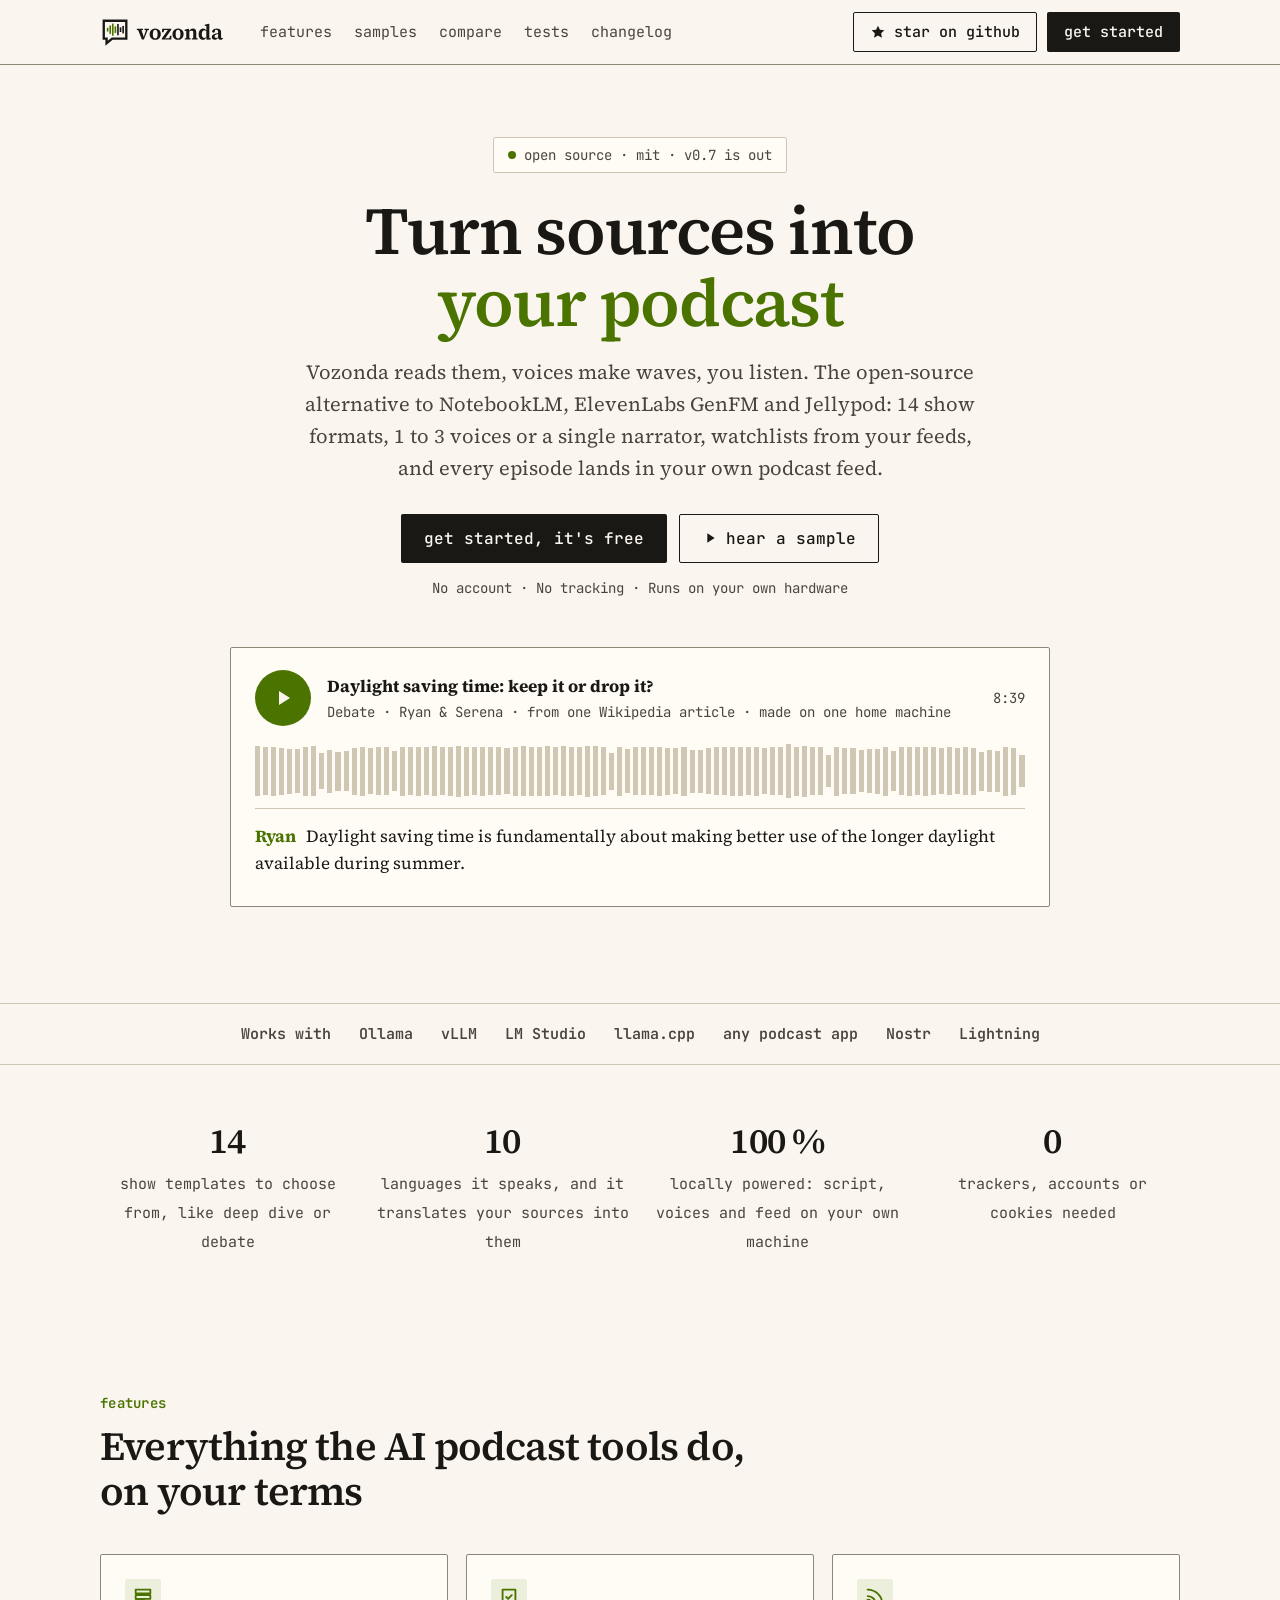
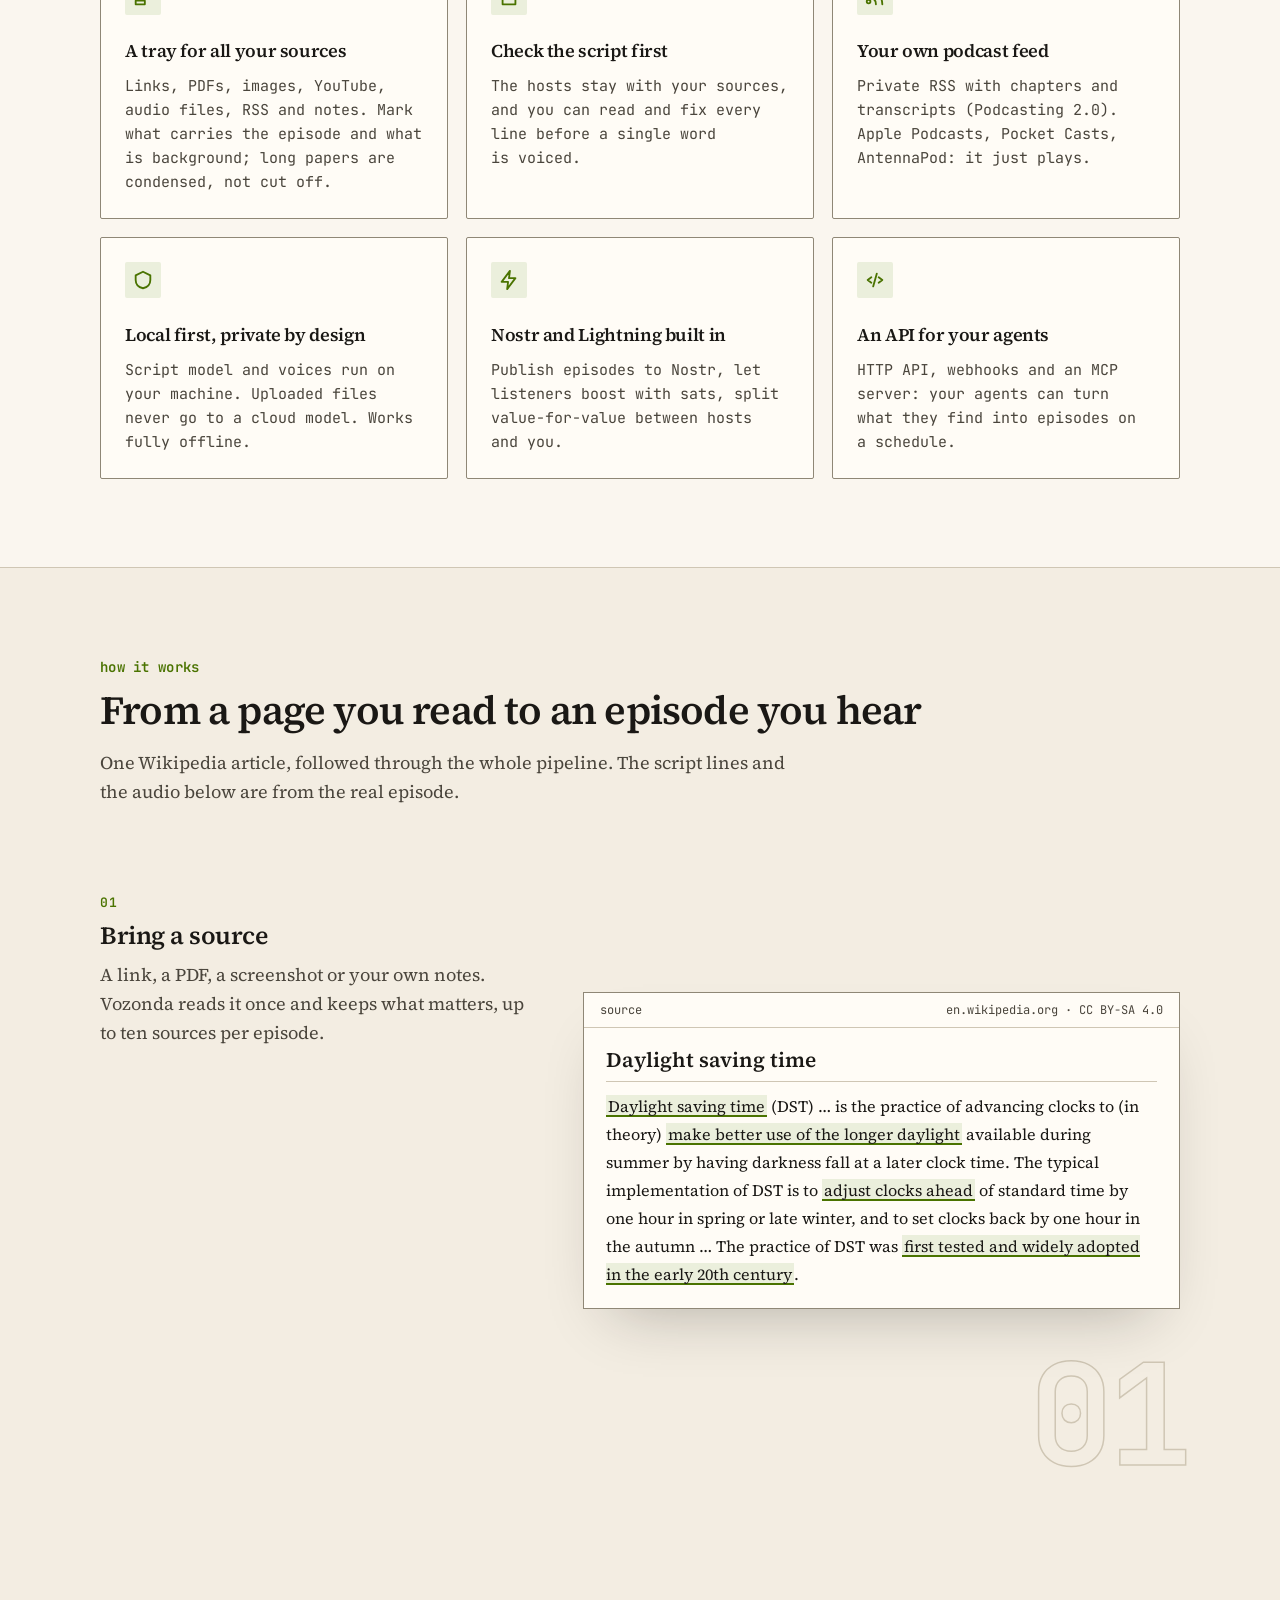
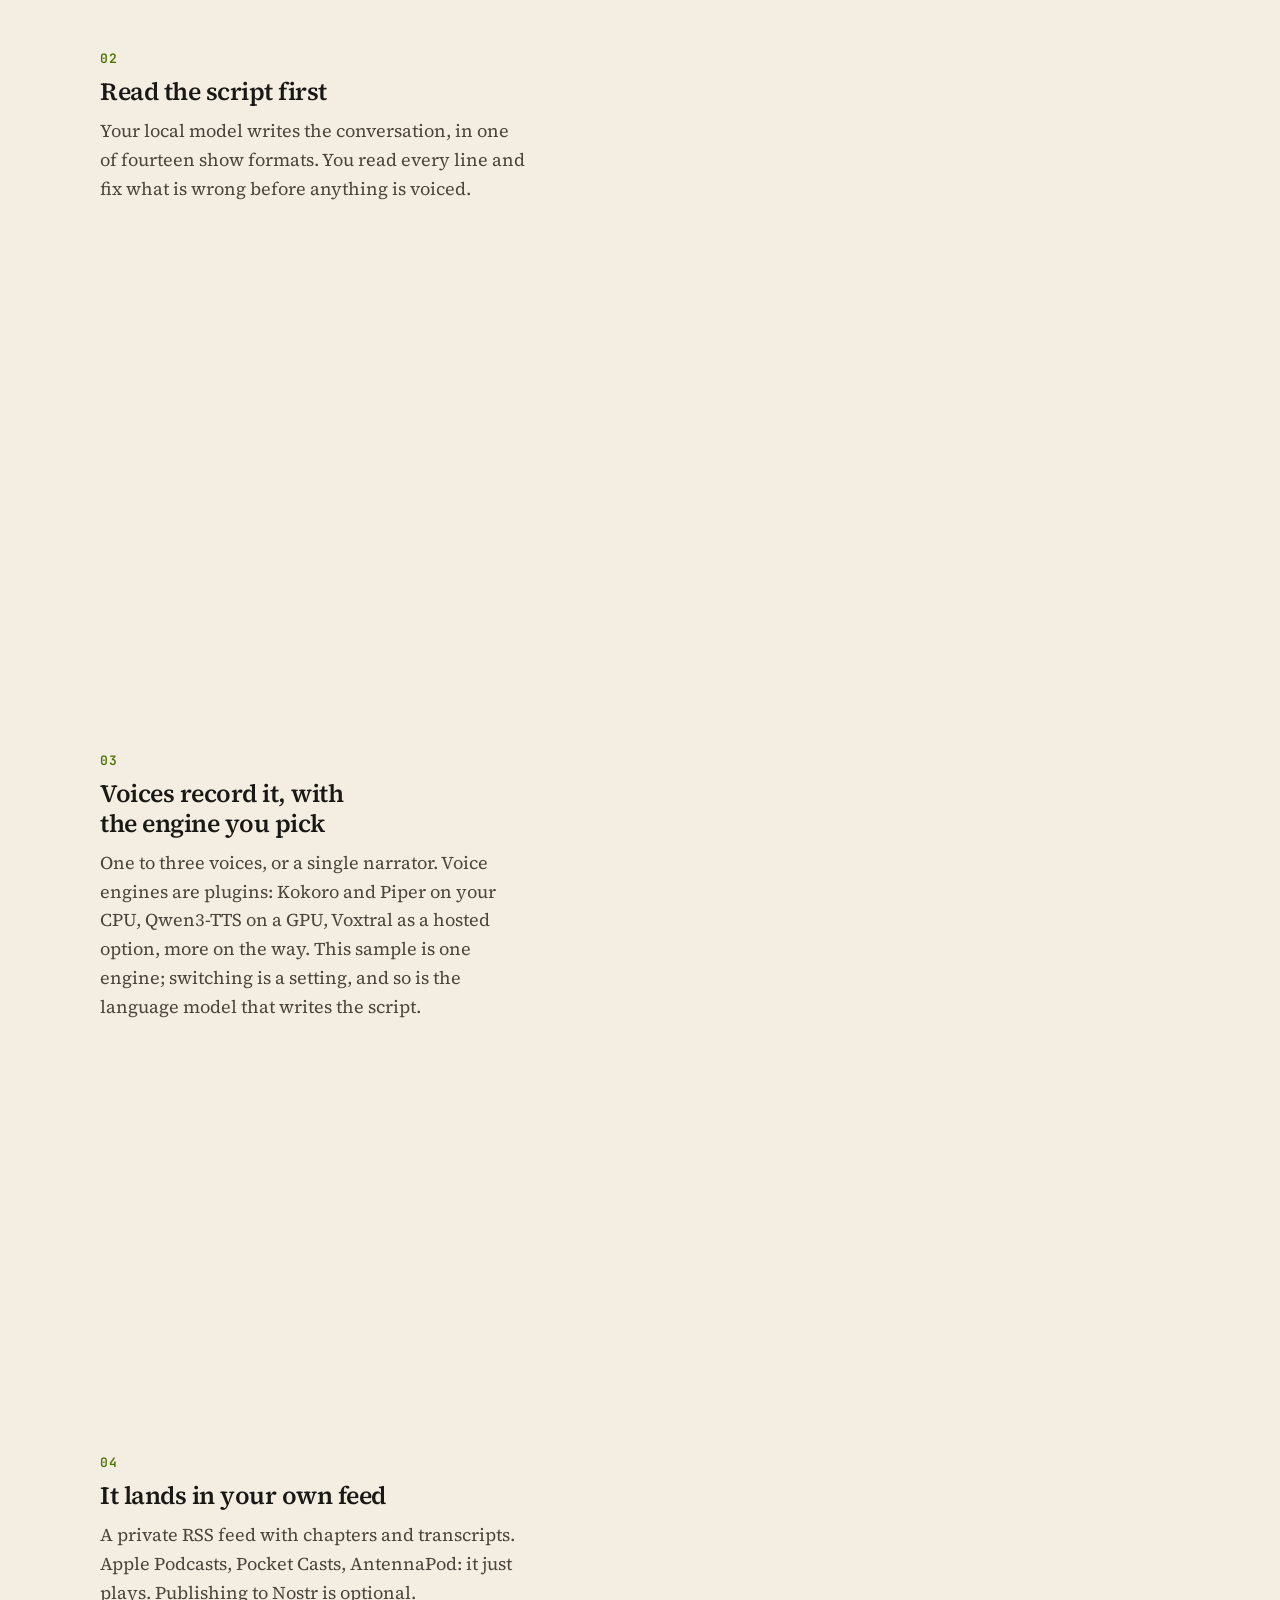
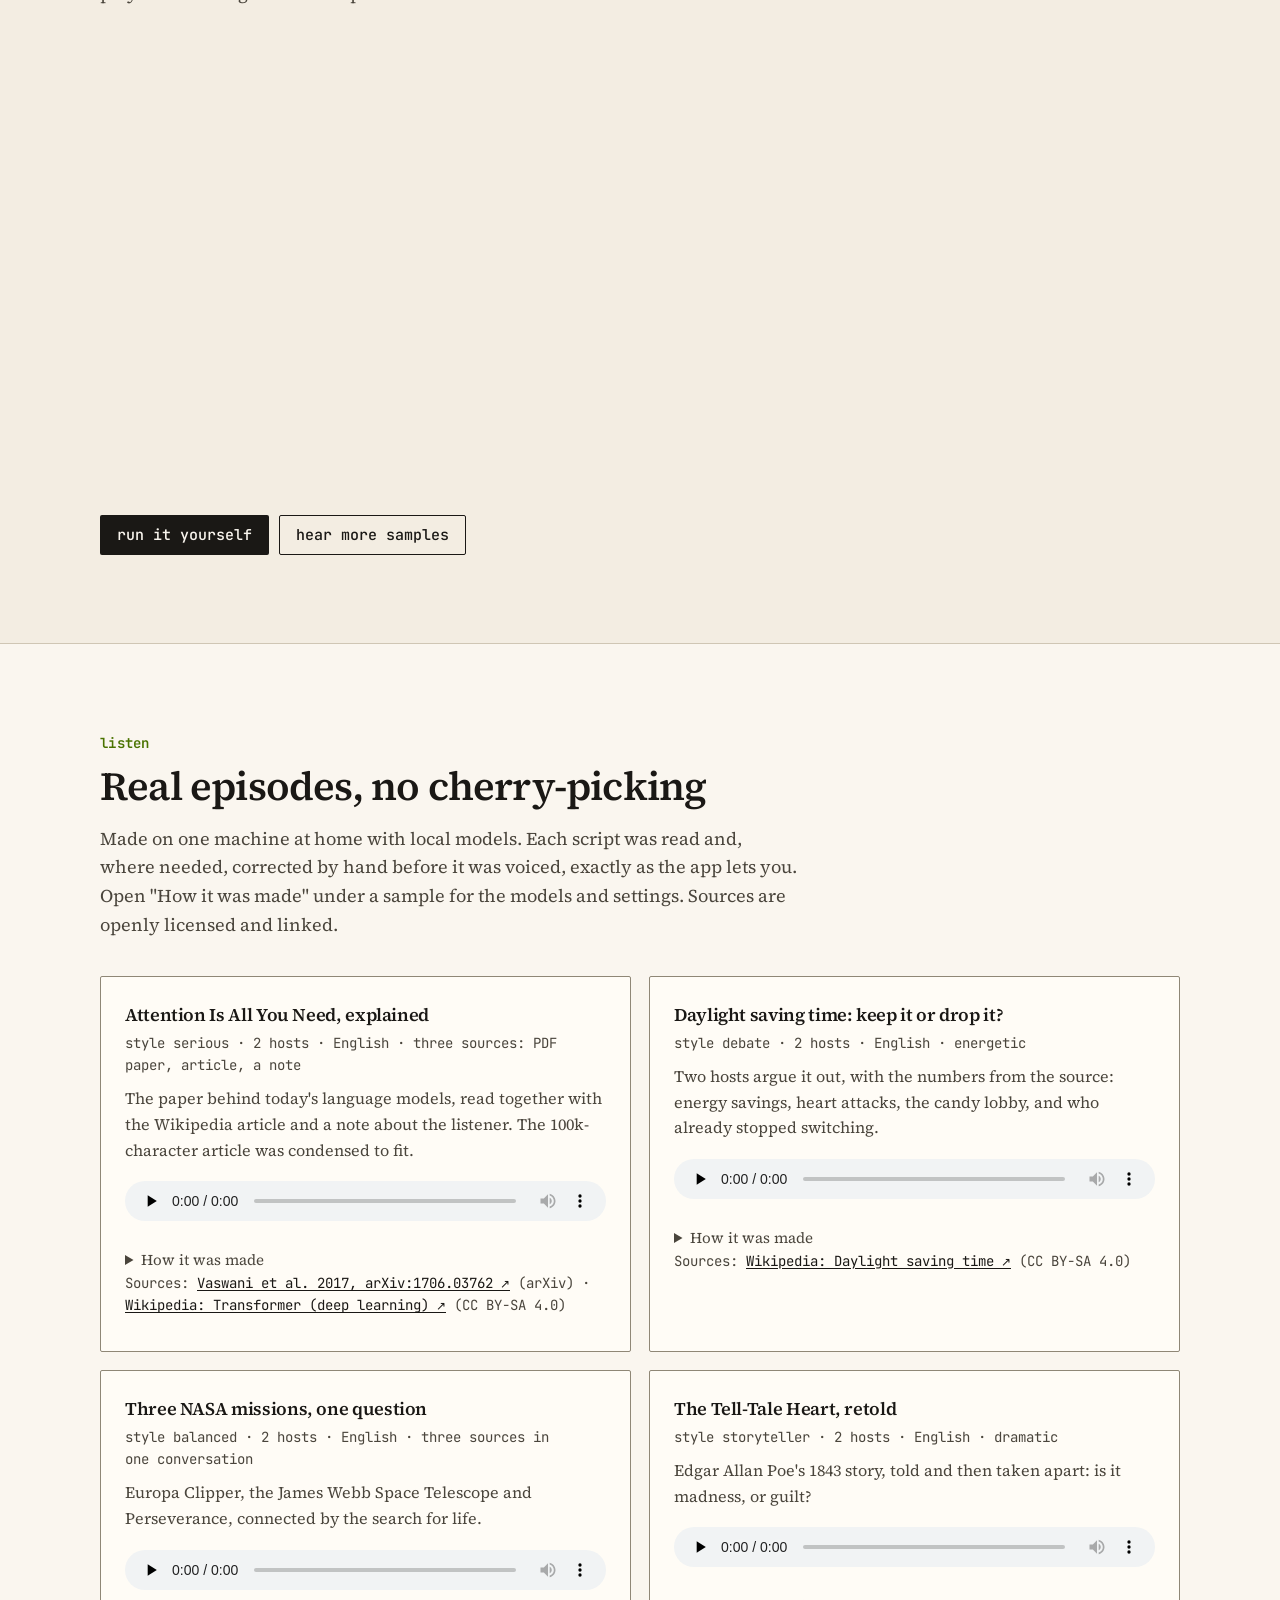
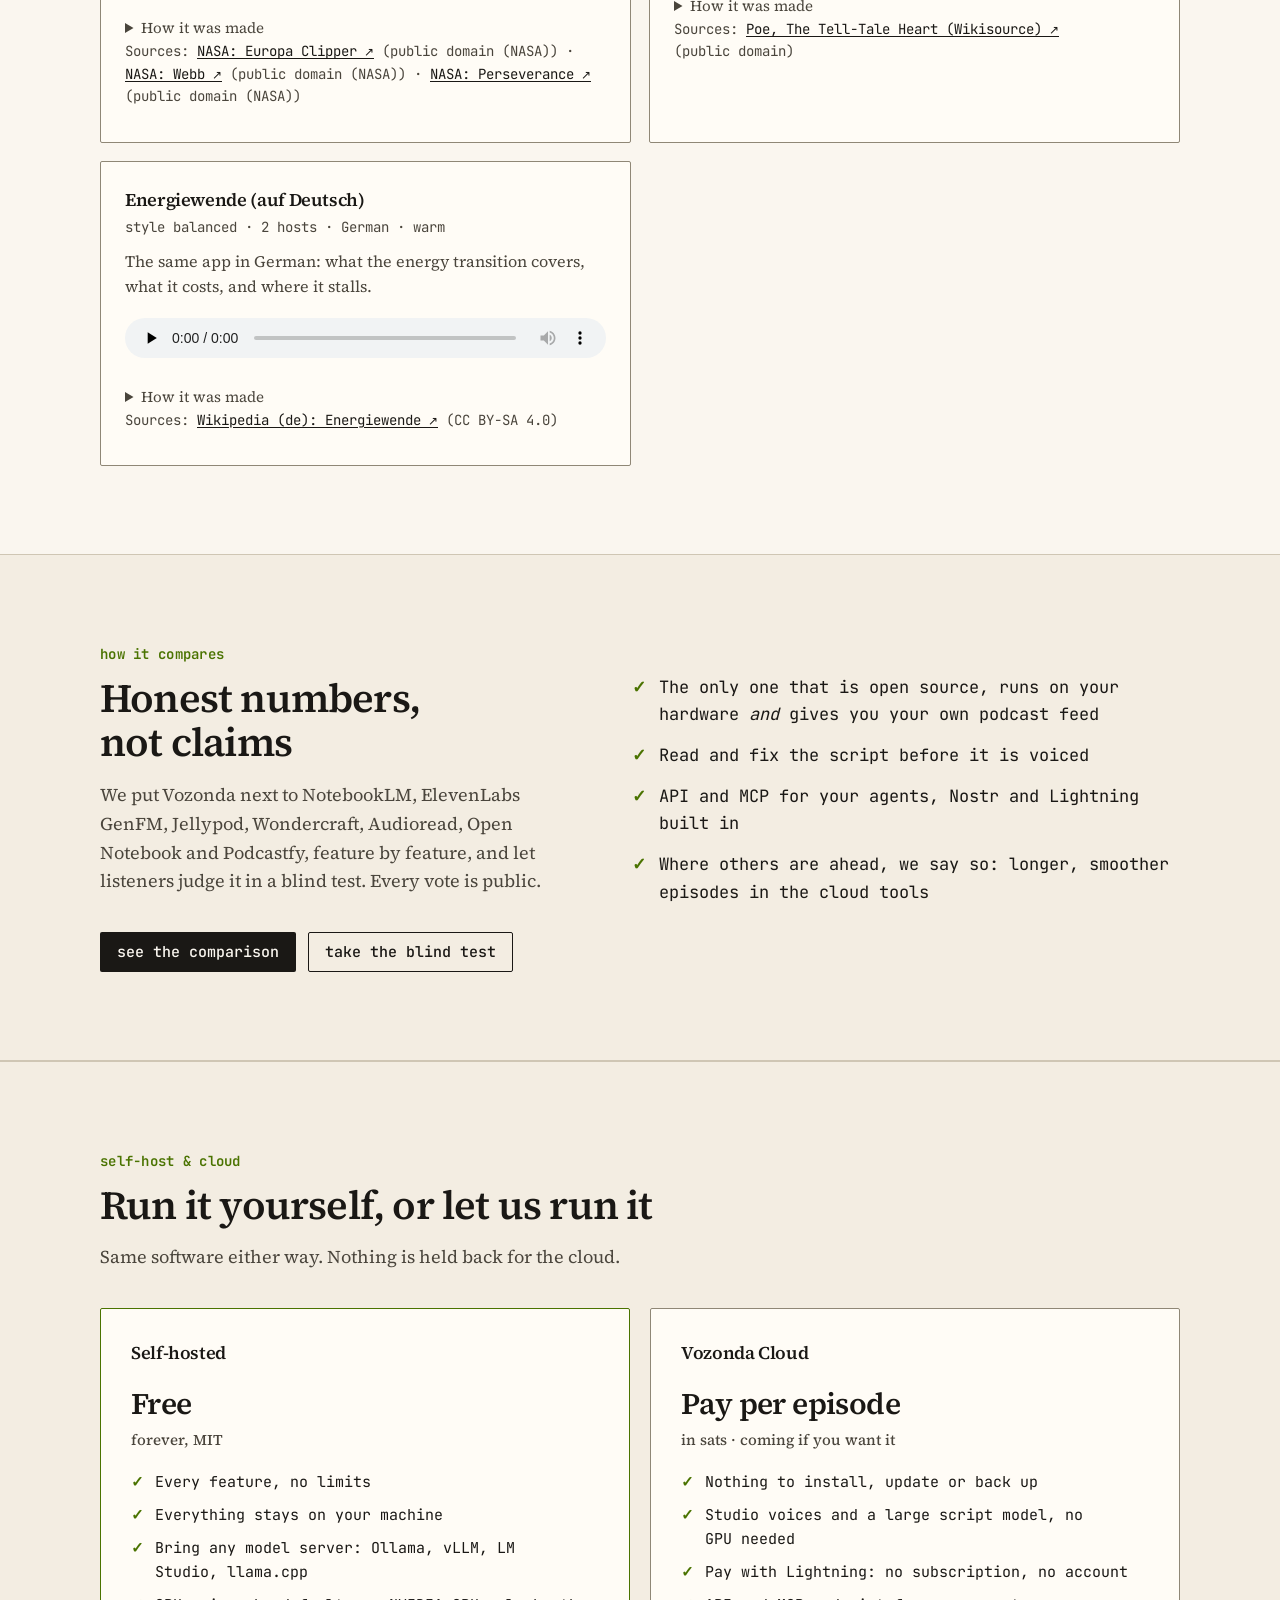
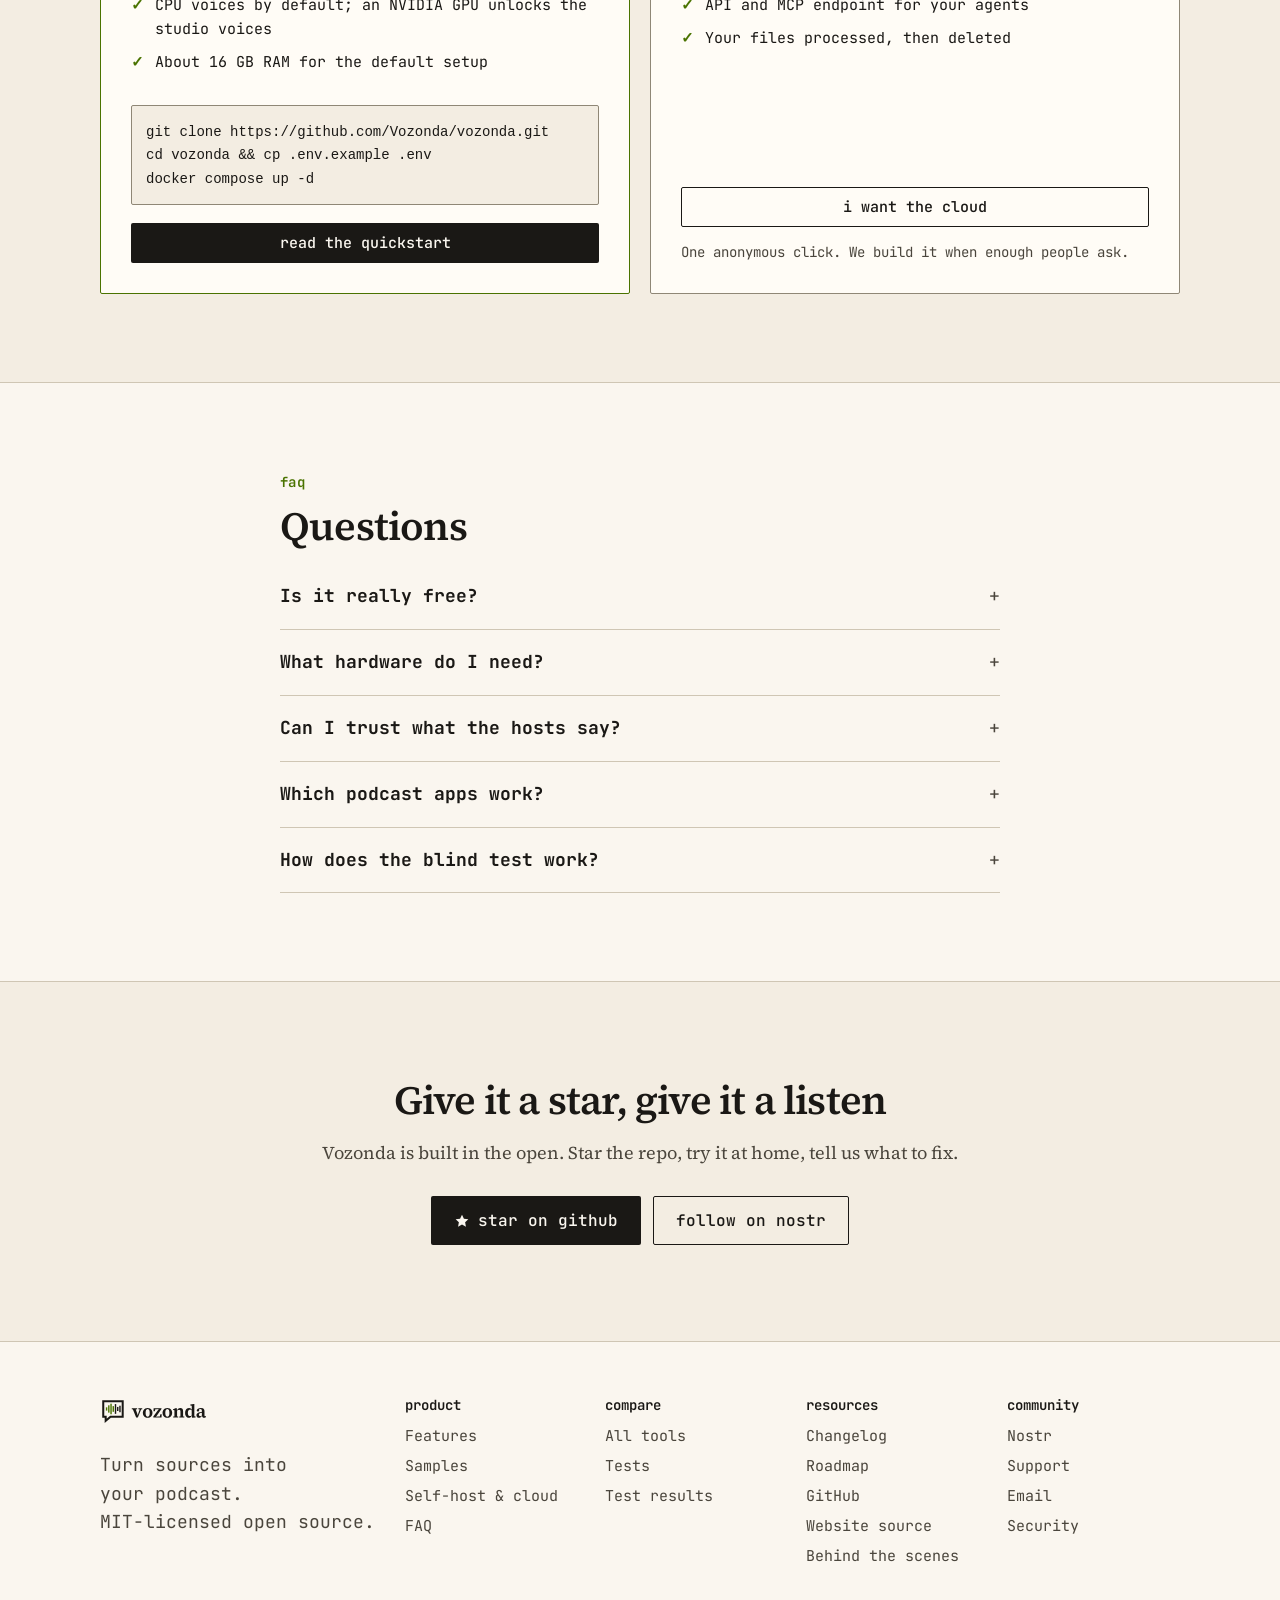
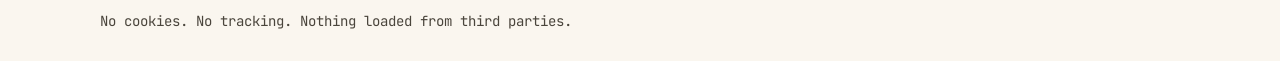
==== index.html @ 849d0009 "roadmap: sections per status with cards in a grid; public summaries from the issues Desktop showed f" ====
<!doctype html>
<html lang="en">
<head>
<meta charset="utf-8">
<meta name="viewport" content="width=device-width,initial-scale=1">
<title>Vozonda · Turn sources into your podcast</title>
<meta name="description" content="The open-source alternative to NotebookLM, ElevenLabs GenFM and Jellypod. Turn articles, papers, PDFs and notes into a podcast in your own feed: deep dive, debate, briefing or story. Self-host it free; a managed cloud is coming.">
<link rel="canonical" href="https://vozonda.com/">
<link rel="icon" href="/favicon.svg" type="image/svg+xml">
<link rel="icon" href="/icon-192.png" type="image/png" sizes="192x192">
<link rel="apple-touch-icon" href="/icon-192.png">
<meta name="theme-color" content="#faf6ef" media="(prefers-color-scheme: light)">
<meta name="theme-color" content="#1f1d14" media="(prefers-color-scheme: dark)">
<meta property="og:type" content="website">
<meta property="og:site_name" content="Vozonda">
<meta property="og:url" content="https://vozonda.com/">
<meta property="og:title" content="Vozonda · Turn sources into your podcast">
<meta property="og:description" content="Open source and self-hosted. Vozonda reads your sources, voices make waves, you listen.">
<meta property="og:image" content="https://vozonda.com/og.png">
<meta property="og:image:width" content="1200">
<meta property="og:image:height" content="630">
<meta name="twitter:card" content="summary_large_image">
<script type="application/ld+json">{"@context":"https://schema.org","@type":"SoftwareApplication","name":"Vozonda","url":"https://vozonda.com/","description":"Open-source alternative to NotebookLM, ElevenLabs GenFM and Jellypod: turn articles, papers, PDFs and notes into a podcast in your own feed: deep dive, debate, briefing or story.","applicationCategory":"MultimediaApplication","operatingSystem":"Linux, macOS, Windows (Docker)","license":"https://opensource.org/licenses/MIT","isAccessibleForFree":true,"offers":{"@type":"Offer","price":"0","priceCurrency":"USD"},"image":"https://vozonda.com/og.png","sameAs":["https://github.com/Vozonda/vozonda"]}</script>
<link rel="preload" href="/fonts/source-serif-4.woff2" as="font" type="font/woff2" crossorigin>
<link rel="stylesheet" href="/site.css?v=cfe6b0a551">
<script src="/site.js?v=a2557e119a" defer></script>
</head>
<body>
<a class="skip" href="#main">Skip to content</a>

<header class="nav">
  <div class="wrap nav-in">
    <a href="/" class="brand" aria-label="Vozonda home">
      <picture>
        <source srcset="/img/vozonda-lockup-dark.svg" media="(prefers-color-scheme: dark)">
        <img src="/img/vozonda-lockup.svg" alt="Vozonda" width="165" height="40">
      </picture>
    </a>
    <nav aria-label="Main">
      <a href="#features">Features</a>
      <a href="#listen">Samples</a>
      <a href="/compare/">Compare</a>
      <a href="/test/">Tests</a>
      <a href="/changelog/">Changelog</a>
    </nav>
    <div class="nav-cta">
      <a class="btn ghost" href="https://github.com/Vozonda/vozonda"><svg class="i" viewBox="0 0 24 24" aria-hidden="true"><path d="M12 2.5l2.9 6 6.6.9-4.8 4.6 1.2 6.5L12 17.4l-5.9 3.1 1.2-6.5L2.5 9.4l6.6-.9z"/></svg>Star on GitHub</a>
      <a class="btn primary" href="#pricing">Get started</a>
    </div>
  </div>
</header>

<main id="main">

<section class="hero">
  <div class="wrap">
    <a class="pill" href="/changelog/"><span class="dot"></span>Open source · MIT · v0.7 is out</a>
    <h1>Turn sources into<br><span class="hl">your podcast</span></h1>
    <p class="lead">Vozonda reads them, voices make waves, you listen. The open-source alternative to NotebookLM,
      ElevenLabs GenFM and Jellypod: 14 show formats, 1 to 3 voices or a single narrator, watchlists from your feeds, and every episode lands in your own
      podcast feed.</p>
    <div class="cta">
      <a class="btn primary lg" href="#pricing">Get started, it's free</a>
      <button type="button" class="btn ghost lg" id="hero-play-cta"><svg class="i" viewBox="0 0 24 24" aria-hidden="true"><path d="M8 5v14l11-7z"/></svg>Hear a sample</button>
    </div>
    <p class="fine">No account · No tracking · Runs on your own hardware</p>

    <div class="player-card" id="hero-player" data-audio="/audio/sample-dst.mp3" data-vtt="/audio/sample-dst.vtt" data-a="Ryan" data-b="Serena">
      <div class="pc-head">
        <button type="button" class="pc-play" aria-label="Play the sample" id="hero-play"><svg viewBox="0 0 24 24" aria-hidden="true"><path class="ico-play" d="M8 5v14l11-7z"/><path class="ico-pause" d="M7 5h4v14H7zM13 5h4v14h-4z"/></svg></button>
        <div class="pc-meta">
          <strong>Daylight saving time: keep it or drop it?</strong>
          <span>Debate · Ryan &amp; Serena · from one Wikipedia article · made on one home machine</span>
        </div>
        <span class="pc-time" id="hero-time">8:39</span>
      </div>
      <div class="pc-wave" id="hero-wave" aria-hidden="true"></div>
      <div class="pc-transcript" aria-live="polite">
        <p class="pc-line" id="hero-line"><b>Ryan</b> Daylight saving time is fundamentally about making better use of the longer daylight available during summer.</p>
      </div>
      <audio id="hero-audio" preload="none" src="/audio/sample-dst.mp3"></audio>
    </div>
  </div>
</section>

<section class="strip" aria-label="Works with">
  <div class="wrap strip-in">
    <span class="muted">Works with</span>
    <span>Ollama</span><span>vLLM</span><span>LM Studio</span><span>llama.cpp</span>
    <span>any podcast app</span><span>Nostr</span><span>Lightning</span>
  </div>
</section>

<section class="stats wrap" aria-label="In numbers">
  <div><b>14</b><span>show templates to choose from, like deep dive or debate</span></div>
  <div><b>10</b><span>languages it speaks, and it translates your sources into them</span></div>
  <div><b>100 %</b><span>locally powered: script, voices and feed on your own machine</span></div>
  <div><b>0</b><span>trackers, accounts or cookies needed</span></div>
</section>

<section id="features" class="section">
  <div class="wrap">
    <p class="kicker">Features</p>
    <h2>Everything the AI podcast tools do,<br>on your terms</h2>
    <div class="grid3">
      <article class="card">
        <svg class="fi" viewBox="0 0 24 24" aria-hidden="true"><path d="M4 4h16v4H4zM4 10h16v4H4zM4 16h10v4H4z"/></svg>
        <h3>A tray for all your sources</h3>
        <p>Links, PDFs, images, YouTube, audio files, RSS and notes. Mark what carries the episode and what is background; long papers are condensed, not cut off.</p>
      </article>
      <article class="card">
        <svg class="fi" viewBox="0 0 24 24" aria-hidden="true"><path d="M9 12l2 2 4-4M5 4h14v16H5z"/></svg>
        <h3>Check the script first</h3>
        <p>The hosts stay with your sources, and you can read and fix every line before a single word is voiced.</p>
      </article>
      <article class="card">
        <svg class="fi" viewBox="0 0 24 24" aria-hidden="true"><path d="M5 19a2 2 0 1 0 0-4 2 2 0 0 0 0 4zM4 11a9 9 0 0 1 9 9M4 4a16 16 0 0 1 16 16"/></svg>
        <h3>Your own podcast feed</h3>
        <p>Private RSS with chapters and transcripts (Podcasting 2.0). Apple Podcasts, Pocket Casts, AntennaPod: it just plays.</p>
      </article>
      <article class="card">
        <svg class="fi" viewBox="0 0 24 24" aria-hidden="true"><path d="M12 3l8 4v5c0 5-3.5 8-8 9-4.5-1-8-4-8-9V7z"/></svg>
        <h3>Local first, private by design</h3>
        <p>Script model and voices run on your machine. Uploaded files never go to a cloud model. Works fully offline.</p>
      </article>
      <article class="card">
        <svg class="fi" viewBox="0 0 24 24" aria-hidden="true"><path d="M13 2L4 14h7l-1 8 9-12h-7z"/></svg>
        <h3>Nostr and Lightning built in</h3>
        <p>Publish episodes to Nostr, let listeners boost with sats, split value-for-value between hosts and you.</p>
      </article>
      <article class="card">
        <svg class="fi" viewBox="0 0 24 24" aria-hidden="true"><path d="M8 9l-4 3 4 3M16 9l4 3-4 3M14 5l-4 14"/></svg>
        <h3>An API for your agents</h3>
        <p>HTTP API, webhooks and an MCP server: your agents can turn what they find into episodes on a schedule.</p>
      </article>
    </div>
  </div>
</section>

<section class="section alt story" id="how" aria-labelledby="how-h">
  <div class="wrap">
    <p class="kicker">How it works</p>
    <h2 id="how-h">From a page you read to an episode you hear</h2>
    <p class="sub story-sub">One Wikipedia article, followed through the whole pipeline. The script lines and the audio below are from the real episode.</p>
    <div class="story-grid">
      <ol class="story-steps">
        <li class="story-step" data-step="1">
          <span class="st-n">01</span>
          <h3>Bring a source</h3>
          <p>A link, a PDF, a screenshot or your own notes. Vozonda reads it once and keeps what matters, up to ten sources per episode.</p>
          <figure class="panel panel-source">
            <figcaption class="panel-bar"><span>source</span><span>en.wikipedia.org · CC BY-SA 4.0</span></figcaption>
            <div class="panel-body">
              <p class="src-title">Daylight saving time</p>
              <p class="src-text"><mark>Daylight saving time</mark> (DST) … is the practice of advancing clocks to (in theory) <mark>make better use of the longer daylight</mark> available during summer by having darkness fall at a later clock time. The typical implementation of DST is to <mark>adjust clocks ahead</mark> of standard time by one hour in spring or late winter, and to set clocks back by one hour in the autumn … The practice of DST was <mark>first tested and widely adopted in the early 20th century</mark>.</p>
            </div>
          </figure>
        </li>
        <li class="story-step" data-step="2">
          <span class="st-n">02</span>
          <h3>Read the script first</h3>
          <p>Your local model writes the conversation, in one of fourteen show formats. You read every line and fix what is wrong before anything is voiced.</p>
          <figure class="panel panel-script">
            <figcaption class="panel-bar"><span>script · debate</span><span>review before voicing</span></figcaption>
            <div class="panel-body">
              <p class="ln" style="--i:0"><b class="va">Ryan</b><span>Daylight saving time is fundamentally about making better use of the longer daylight available during summer.</span></p>
              <p class="ln" style="--i:1"><b class="vb">Serena</b><span>Exactly, and for many, that extra hour of daylight after work is a genuine benefit.</span></p>
              <p class="ln" style="--i:2"><b class="va">Ryan</b><span>But let's look at the actual data. A 2017 meta-analysis of forty-four studies found that DST leads to electricity savings of only zero point three percent.</span></p>
              <p class="ln ln-edit" style="--i:3"><b class="vb">Serena</b><span>No way.<span class="caret" aria-hidden="true"></span></span></p>
            </div>
          </figure>
        </li>
        <li class="story-step" data-step="3">
          <span class="st-n">03</span>
          <h3>Voices record it, with the engine you pick</h3>
          <p>One to three voices, or a single narrator. Voice engines are plugins: Kokoro and Piper on your CPU, Qwen3-TTS on a GPU, Voxtral as a hosted option, more on the way. This sample is one engine; switching is a setting, and so is the language model that writes the script.</p>
          <figure class="panel panel-voice">
            <figcaption class="panel-bar"><span>qwen3-tts · Ryan &amp; Serena</span><span>local · 8:39</span></figcaption>
            <div class="panel-body">
              <div class="pv-row">
                <button type="button" class="pc-play pv-play" aria-label="Play the episode" data-play="hero"><svg viewBox="0 0 24 24" aria-hidden="true"><path class="ico-play" d="M8 5v14l11-7z"/><path class="ico-pause" d="M7 5h4v14H7zM13 5h4v14h-4z"/></svg></button>
                <div class="pv-wave" aria-hidden="true"></div>
              </div>
              <p class="pv-line"><b class="va">Ryan</b> Daylight saving time is fundamentally about making better use of the longer daylight available during summer.</p>
              <ul class="pv-engines" aria-label="Voice engine plugins">
                <li>kokoro</li><li>piper</li><li class="on" aria-current="true">qwen3-tts</li><li>voxtral</li><li class="more"><a href="https://github.com/Vozonda/vozonda/issues/35">+ more planned</a></li>
              </ul>
            </div>
          </figure>
        </li>
        <li class="story-step" data-step="4">
          <span class="st-n">04</span>
          <h3>It lands in your own feed</h3>
          <p>A private RSS feed with chapters and transcripts. Apple Podcasts, Pocket Casts, AntennaPod: it just plays. Publishing to Nostr is optional.</p>
          <figure class="panel panel-feed">
            <figcaption class="panel-bar"><span>your feed</span><span>rss · podcasting 2.0</span></figcaption>
            <div class="panel-body">
              <div class="fd fd-new"><span class="fd-art" aria-hidden="true"></span><span class="fd-meta"><b>Daylight saving time: keep it or drop it?</b><span>debate · 8:39 · transcript</span></span><span class="fd-tag">new</span></div>
              <div class="fd"><span class="fd-art fd-art2" aria-hidden="true"></span><span class="fd-meta"><b>Three NASA missions, one question</b><span>balanced · 8:11 · transcript</span></span></div>
              <div class="fd"><span class="fd-art fd-art3" aria-hidden="true"></span><span class="fd-meta"><b>The Tell-Tale Heart, retold</b><span>storyteller · 9:23 · transcript</span></span></div>
            </div>
          </figure>
        </li>
      </ol>
      <div class="story-stage"></div>
    </div>
    <p class="story-cta"><a class="btn primary" href="#pricing">Run it yourself</a> <a class="btn ghost" href="#listen">Hear more samples</a></p>
  </div>
</section>

<section id="listen" class="section">
  <div class="wrap">
    <p class="kicker">Listen</p>
    <h2>Real episodes, no cherry-picking</h2>
    <p class="sub">Made on one machine at home with local models. Each script was read and, where needed, corrected by hand before it was voiced, exactly as the app lets you. Open "How it was made" under a sample for the models and settings. Sources are openly licensed and linked.</p>
    <div id="samples" class="grid2" data-src="/samples.json"><p class="muted">Samples are loading…</p></div>
  </div>
</section>

<section id="compare" class="section alt">
  <div class="wrap split">
    <div>
      <p class="kicker">How it compares</p>
      <h2>Honest numbers, not claims</h2>
      <p class="sub">We put Vozonda next to NotebookLM, ElevenLabs GenFM, Jellypod, Wondercraft, Audioread, Open Notebook and Podcastfy, feature by feature, and let listeners judge it in a blind test. Every vote is public.</p>
      <div class="cta left"><a class="btn primary" href="/compare/">See the comparison</a><a class="btn ghost" href="/test/">Take the blind test</a></div>
    </div>
    <ul class="ticks big">
      <li>The only one that is open source, runs on your hardware <em>and</em> gives you your own podcast feed</li>
      <li>Read and fix the script before it is voiced</li>
      <li>API and MCP for your agents, Nostr and Lightning built in</li>
      <li>Where others are ahead, we say so: longer, smoother episodes in the cloud tools</li>
    </ul>
  </div>
</section>



<section id="pricing" class="section alt">
  <div class="wrap">
    <p class="kicker">Self-host &amp; cloud</p>
    <h2>Run it yourself, or let us run it</h2>
    <p class="sub">Same software either way. Nothing is held back for the cloud.</p>
    <div class="plans">
      <article class="plan featured">
        <h3>Self-hosted</h3>
        <p class="price">Free <span>forever, MIT</span></p>
        <ul class="ticks">
          <li>Every feature, no limits</li>
          <li>Everything stays on your machine</li>
          <li>Bring any model server: Ollama, vLLM, LM Studio, llama.cpp</li>
          <li>CPU voices by default; an NVIDIA GPU unlocks the studio voices</li>
          <li>About 16 GB RAM for the default setup</li>
        </ul>
        <pre><code>git clone https://github.com/Vozonda/vozonda.git
cd vozonda && cp .env.example .env
docker compose up -d</code></pre>
        <a class="btn primary block" href="https://github.com/Vozonda/vozonda#quickstart">Read the quickstart</a>
      </article>
      <article class="plan" id="cloud">
        <h3>Vozonda Cloud</h3>
        <p class="price">Pay per episode <span>in sats · coming if you want it</span></p>
        <ul class="ticks">
          <li>Nothing to install, update or back up</li>
          <li>Studio voices and a large script model, no GPU needed</li>
          <li>Pay with Lightning: no subscription, no account</li>
          <li>API and MCP endpoint for your agents</li>
          <li>Your files processed, then deleted</li>
        </ul>
        <button type="button" class="btn ghost block" id="interest" data-kind="hosted">I want the cloud</button>
        <p class="fine" id="interest-count" aria-live="polite">One anonymous click. We build it when enough people ask.</p>
      </article>
    </div>
  </div>
</section>

<section id="faq" class="section">
  <div class="wrap narrow">
    <p class="kicker">FAQ</p>
    <h2>Questions</h2>
    <details><summary>Is it really free?</summary><p>Yes. The software is MIT-licensed and complete. The cloud, if it comes, is for people who would rather not run a model server; it will not get features the open-source version lacks.</p></details>
    <details><summary>What hardware do I need?</summary><p>For the default setup, a recent computer with about 16 GB RAM: voices run on the CPU and a small local model writes the script. An NVIDIA GPU gives you the studio voices and bigger models.</p></details>
    <details><summary>Can I trust what the hosts say?</summary><p>The script is written from your sources only and you can read and fix it before it is voiced. Like any language model it can still get a detail wrong, which is exactly why the review step exists.</p></details>
    <details><summary>Which podcast apps work?</summary><p>All of them. Vozonda writes a standard RSS feed with Podcasting 2.0 chapters and transcripts. Keep it private with a feed key, or publish it.</p></details>
    <details><summary>How does the blind test work?</summary><p>You hear the same minute of the same source from both tools, in random order and at the same loudness, and pick one. Results and raw votes are public and update every five minutes.</p></details>
  </div>
</section>

<section class="final">
  <div class="wrap">
    <h2>Give it a star, give it a listen</h2>
    <p>Vozonda is built in the open. Star the repo, try it at home, tell us what to fix.</p>
    <div class="cta">
      <a class="btn primary lg" href="https://github.com/Vozonda/vozonda"><svg class="i" viewBox="0 0 24 24" aria-hidden="true"><path d="M12 2.5l2.9 6 6.6.9-4.8 4.6 1.2 6.5L12 17.4l-5.9 3.1 1.2-6.5L2.5 9.4l6.6-.9z"/></svg>Star on GitHub</a>
      <a class="btn ghost lg" href="https://njump.me/npub1zhu0mwyswndlldn2r5qxh6dz24l5st6vw6xdnk5g4t6x5ln7hs3q0cz0e2">Follow on Nostr</a>
    </div>
  </div>
</section>
</main>

<footer class="foot">
  <div class="wrap foot-in">
    <div>
      <picture>
        <source srcset="/img/vozonda-lockup-dark.svg" media="(prefers-color-scheme: dark)">
        <img src="/img/vozonda-lockup.svg" alt="Vozonda" width="132" height="32">
      </picture>
      <p class="muted">Turn sources into your podcast.<br>MIT-licensed open source.</p>
    </div>
    <div><h2 class="foot-h">Product</h2><a href="#features">Features</a><a href="#listen">Samples</a><a href="#pricing">Self-host &amp; cloud</a><a href="#faq">FAQ</a></div>
    <div><h2 class="foot-h">Compare</h2><a href="/compare/">All tools</a><a href="/test/">Tests</a><a href="/test/#results">Test results</a></div>
    <div><h2 class="foot-h">Resources</h2><a href="/changelog/">Changelog</a><a href="/roadmap/">Roadmap</a><a href="https://github.com/Vozonda/vozonda">GitHub</a><a href="https://github.com/Vozonda/website">Website source</a><a href="https://sovgrid.org/blog/agent-fleet-gates-prove-code-runs-not-claims/">Behind the scenes</a></div>
    <div><h2 class="foot-h">Community</h2><a href="https://njump.me/npub1zhu0mwyswndlldn2r5qxh6dz24l5st6vw6xdnk5g4t6x5ln7hs3q0cz0e2">Nostr</a><a href="/support/">Support</a><a href="mailto:vozonda@proton.me">Email</a><a href="/.well-known/security.txt">Security</a></div>
  </div>
  <p class="wrap fine">No cookies. No tracking. Nothing loaded from third parties.</p>
</footer>
</body>
</html>
---- site.css ----
/* vozonda.com · clean landing page in the style of the open-source SaaS sites (white / near-black) */
:root {
  --bg: #ffffff;
  --bg-alt: #f7f7f5;
  --card: #ffffff;
  --ink: #111110;
  --soft: #5c5b57;
  --line: #e7e6e2;
  --brand: #4a7300;
  --brand-ink: #ffffff;
  --brand-soft: #eef4e3;
  --bad: #9a3b2e;
  --sans: ui-sans-serif, system-ui, -apple-system, "Segoe UI", Roboto, "Helvetica Neue", Arial, sans-serif;
  --mono: ui-monospace, "SF Mono", Menlo, Consolas, monospace;
  --radius: 14px;
  --shadow: 0 1px 2px rgba(0,0,0,.04), 0 12px 40px -12px rgba(0,0,0,.14);
  color-scheme: light dark;
}
@media (prefers-color-scheme: dark) {
  :root {
    --bg: #0e0e0c;
    --bg-alt: #151513;
    --card: #181816;
    --ink: #f2f1ec;
    --soft: #a3a198;
    --line: #2a2926;
    --brand: #8bc34a;
    --brand-ink: #0e0e0c;
    --brand-soft: #1d2614;
    --bad: #e38c7c;
    --shadow: 0 1px 2px rgba(0,0,0,.4), 0 20px 60px -20px rgba(0,0,0,.8);
  }
}
* { box-sizing: border-box; }
html { scroll-behavior: smooth; scroll-padding-top: 80px; }
@media (prefers-reduced-motion: reduce) { html { scroll-behavior: auto; } * { transition: none !important; animation: none !important; } }
body { margin: 0; background: var(--bg); color: var(--ink); font: 17px/1.6 var(--sans); -webkit-font-smoothing: antialiased; }
a { color: inherit; }
img { max-width: 100%; }
.muted { color: var(--soft); }
.skip { position: absolute; left: -999px; }
.skip:focus { left: 16px; top: 10px; z-index: 50; background: var(--bg); padding: 6px 10px; }
:focus-visible { outline: 2px solid var(--brand); outline-offset: 3px; border-radius: 6px; }
.wrap { max-width: 1120px; margin: 0 auto; padding: 0 20px; }
.narrow { max-width: 760px; }
.i { width: 16px; height: 16px; fill: currentColor; flex: none; }

/* nav */
.nav { position: sticky; top: 0; z-index: 20; background: color-mix(in srgb, var(--bg) 82%, transparent); backdrop-filter: saturate(180%) blur(12px); border-bottom: 1px solid var(--line); }
.nav-in { display: flex; align-items: center; gap: 24px; height: 64px; }
.brand img { display: block; height: 30px; width: auto; }
nav { display: flex; gap: 22px; margin-left: 12px; font-size: 15px; }
nav a { text-decoration: none; color: var(--soft); }
nav a:hover { color: var(--ink); }
.nav-cta { margin-left: auto; display: flex; gap: 10px; }
nav a[aria-current] { color: var(--ink); text-decoration: underline 2px var(--brand); text-underline-offset: 8px; }
/* phones: the nav becomes a second, horizontally scrollable row instead of disappearing */
@media (max-width: 900px) {
  html { scroll-padding-top: 116px; }
  .nav-in { flex-wrap: wrap; height: auto; row-gap: 0; padding-top: 12px; }
  nav { order: 3; width: 100%; margin: 0; padding: 8px 0 12px; overflow-x: auto; scrollbar-width: none; white-space: nowrap; }
  nav::-webkit-scrollbar { display: none; }
}
.to-top { position: fixed; right: 16px; bottom: max(16px, env(safe-area-inset-bottom)); z-index: 30; width: 44px; height: 44px;
  display: grid; place-items: center; padding: 0; border-radius: 50%; border: 1.5px solid var(--line-strong, var(--line));
  background: var(--card); color: var(--ink); box-shadow: var(--shadow); cursor: pointer; }
.to-top:hover { border-color: var(--brand); color: var(--brand); }
.to-top[hidden] { display: none; }
.to-top svg { width: 20px; height: 20px; fill: none; stroke: currentColor; stroke-width: 2; stroke-linecap: round; stroke-linejoin: round; }
@media (max-width: 520px) { .nav-cta .ghost { display: none; } }

/* buttons */
.btn { display: inline-flex; align-items: center; gap: 8px; font: 600 15px var(--sans); padding: 9px 16px; border-radius: 10px; border: 1px solid transparent; text-decoration: none; cursor: pointer; transition: transform .12s, background .12s, border-color .12s; }
.btn.lg { padding: 13px 22px; font-size: 16px; }
.btn.block { width: 100%; justify-content: center; }
.btn.primary { background: var(--brand); color: var(--brand-ink); }
.btn.primary:hover { transform: translateY(-1px); filter: brightness(1.06); }
.btn.ghost { background: var(--card); color: var(--ink); border-color: var(--line); }
.btn.ghost:hover { border-color: var(--soft); }
.btn[aria-pressed="true"] { background: var(--brand); color: var(--brand-ink); border-color: var(--brand); }
.btn:disabled { cursor: default; opacity: .7; transform: none; }

/* hero */
.hero { padding: 72px 0 40px; text-align: center; }
.pill { display: inline-flex; align-items: center; gap: 8px; font-size: 14px; padding: 6px 14px; border: 1px solid var(--line); border-radius: 999px; text-decoration: none; color: var(--soft); background: var(--card); }
.pill:hover { color: var(--ink); }
.dot { width: 8px; height: 8px; border-radius: 50%; background: var(--brand); box-shadow: 0 0 0 4px var(--brand-soft); }
h1 { font-size: clamp(2.6rem, 7vw, 4.6rem); line-height: 1.04; letter-spacing: -.035em; margin: 22px 0 18px; font-weight: 800; }
.hl { color: var(--brand); }
.lead { max-width: 680px; margin: 0 auto 30px; font-size: clamp(1.05rem, 2.2vw, 1.25rem); color: var(--soft); }
.cta { display: flex; flex-wrap: wrap; gap: 12px; justify-content: center; }
.fine { font-size: 14px; color: var(--soft); margin: 14px 0 0; }

/* hero player */
.player-card { max-width: 820px; margin: 48px auto 0; text-align: left; background: var(--card); border: 1px solid var(--line); border-radius: 18px; box-shadow: var(--shadow); padding: 22px 24px; }
.pc-head { display: flex; align-items: center; gap: 16px; }
.pc-play { width: 56px; height: 56px; border-radius: 50%; border: 0; background: var(--brand); color: var(--brand-ink); cursor: pointer; flex: none; display: grid; place-items: center; }
.pc-play svg { width: 24px; height: 24px; fill: currentColor; }
.pc-play .ico-pause, .player-card.playing .pc-play .ico-play { display: none; }
.player-card.playing .pc-play .ico-pause { display: inline; }
.pc-meta { display: flex; flex-direction: column; min-width: 0; }
.pc-meta strong { font-size: 17px; }
.pc-meta span { font-size: 14px; color: var(--soft); }
.pc-time { margin-left: auto; font: 14px var(--mono); color: var(--soft); }
.pc-wave { display: flex; align-items: center; gap: 3px; height: 54px; margin: 18px 0 10px; cursor: pointer; }
.pc-wave i { flex: 1; background: var(--line); border-radius: 2px; min-height: 4px; }
.pc-wave i.on { background: var(--brand); }
.pc-transcript { min-height: 4.2em; border-top: 1px solid var(--line); padding-top: 14px; }
.pc-line { margin: 0; font-size: 17px; }
.pc-line b { color: var(--brand); margin-right: 6px; }

/* strip + stats */
.strip { border-top: 1px solid var(--line); border-bottom: 1px solid var(--line); margin-top: 56px; }
.strip-in { display: flex; flex-wrap: wrap; justify-content: center; gap: 10px 28px; padding: 18px 20px; font-weight: 600; color: var(--soft); font-size: 15px; }
.stats { display: grid; grid-template-columns: repeat(4, 1fr); gap: 20px; padding: 48px 20px; text-align: center; }
.stats b { display: block; font-size: 2.2rem; letter-spacing: -.02em; }
.stats span { color: var(--soft); font-size: 15px; }
@media (max-width: 700px) { .stats { grid-template-columns: repeat(2, 1fr); } }

/* sections */
.section { padding: 88px 0; }
.section.alt { background: var(--bg-alt); border-top: 1px solid var(--line); border-bottom: 1px solid var(--line); }
.kicker { color: var(--brand); font-weight: 700; font-size: 14px; letter-spacing: .04em; text-transform: uppercase; margin: 0 0 10px; }
h2 { font-size: clamp(1.9rem, 4.2vw, 2.8rem); line-height: 1.12; letter-spacing: -.025em; margin: 0 0 16px; font-weight: 800; }
.sub { color: var(--soft); max-width: 700px; font-size: 18px; margin: 0 0 36px; }
h3 { font-size: 18px; margin: 0 0 8px; letter-spacing: -.01em; }

.grid3 { display: grid; gap: 18px; grid-template-columns: repeat(3, 1fr); margin-top: 40px; }
.grid2 { display: grid; gap: 18px; grid-template-columns: repeat(2, 1fr); }
@media (max-width: 900px) { .grid3 { grid-template-columns: repeat(2, 1fr); } }
@media (max-width: 640px) { .grid3, .grid2 { grid-template-columns: 1fr; } }
.card, .sample, .pair, .plan { background: var(--card); border: 1px solid var(--line); border-radius: var(--radius); padding: 24px; min-width: 0; }
.card p { margin: 0; color: var(--soft); font-size: 16px; }
.fi { width: 36px; height: 36px; padding: 7px; border-radius: 10px; background: var(--brand-soft); stroke: var(--brand); fill: none; stroke-width: 2; stroke-linecap: round; stroke-linejoin: round; margin-bottom: 14px; }

.split { display: grid; grid-template-columns: 1fr 1.15fr; gap: 56px; align-items: center; }
@media (max-width: 860px) { .split { grid-template-columns: 1fr; } }
.steps { padding-left: 1.2em; margin: 0 0 28px; }
.steps li { margin-bottom: 10px; color: var(--soft); }
.steps b { color: var(--ink); }
.shot img { display: block; width: 100%; height: auto; border-radius: var(--radius); border: 1px solid var(--line); box-shadow: var(--shadow); }

/* samples */
.sample h3 { margin-bottom: 2px; }
.sample .meta, .pair .meta { font-size: 14px; color: var(--soft); margin: 0 0 10px; }
.sample p { color: var(--soft); font-size: 16px; margin: 0 0 12px; }
.sample a, .pair a { color: var(--brand); }
audio { width: 100%; height: 40px; margin: 6px 0; }

/* blind test */
.pairs { display: grid; gap: 18px; }
.clip { display: grid; grid-template-columns: 2em 1fr; align-items: center; gap: 10px; }
.clip b { font: 700 18px var(--mono); }
.choice { display: flex; flex-wrap: wrap; gap: 10px; margin-top: 12px; }
.choice .btn { background: var(--card); border-color: var(--line); color: var(--ink); }
.choice .btn:hover:not(:disabled) { border-color: var(--brand); color: var(--brand); }
.choice .btn[aria-pressed="true"] { background: var(--brand); color: var(--brand-ink); }
.result { margin-top: 14px; font-size: 15px; }
.result p { margin: 0 0 6px; font-weight: 600; }
.bar { height: 8px; background: var(--line); border-radius: 4px; margin: 4px 0 10px; overflow: hidden; }
.bar span { display: block; height: 100%; background: var(--brand); }
.method { margin-top: 22px; color: var(--soft); font-size: 15px; }
.method summary { cursor: pointer; font-weight: 600; color: var(--ink); }
.method a { color: var(--brand); }

/* comparison table */
.table-wrap { overflow-x: auto; margin-top: 32px; border: 1px solid var(--line); border-radius: var(--radius); }
.vs { width: 100%; border-collapse: collapse; font-size: 16px; min-width: 560px; }
.vs th, .vs td { padding: 14px 18px; text-align: left; border-bottom: 1px solid var(--line); }
.vs thead th { font-size: 15px; background: var(--bg-alt); }
.vs tbody th { font-weight: 600; width: 34%; }
.vs tr:last-child th, .vs tr:last-child td { border-bottom: 0; }
.vs td.y::before { content: "✓  "; color: var(--brand); font-weight: 700; }
.vs td.n { color: var(--soft); }
.vs td.n::before { content: "–  "; }

/* plans */
.plans { display: grid; gap: 20px; grid-template-columns: 1fr 1fr; }
@media (max-width: 760px) { .plans { grid-template-columns: 1fr; } }
.plan { display: flex; flex-direction: column; padding: 30px; }
.plan.featured { border-color: var(--brand); box-shadow: 0 0 0 1px var(--brand), var(--shadow); }
.price { font-size: 30px; font-weight: 800; letter-spacing: -.02em; margin: 4px 0 18px; }
.price span { display: block; font-size: 15px; font-weight: 500; color: var(--soft); letter-spacing: 0; }
.ticks { list-style: none; padding: 0; margin: 0 0 22px; flex: 1; }
.ticks li { padding-left: 1.6em; position: relative; margin-bottom: 9px; font-size: 16px; }
.ticks li::before { content: "✓"; position: absolute; left: 0; color: var(--brand); font-weight: 700; }
pre { background: var(--bg-alt); border: 1px solid var(--line); border-radius: 10px; padding: 14px; overflow-x: auto; font: 14px/1.6 var(--mono); margin: 0 0 18px; }

/* faq */
#faq details { border-bottom: 1px solid var(--line); padding: 18px 0; }
#faq summary { cursor: pointer; font-weight: 700; font-size: 18px; list-style: none; display: flex; justify-content: space-between; }
#faq summary::after { content: "+"; color: var(--soft); font-weight: 400; }
#faq details[open] summary::after { content: "–"; }
#faq details p { color: var(--soft); margin: 10px 0 0; }

/* final cta + footer */
.final { text-align: center; padding: 96px 0; background: var(--brand-soft); border-top: 1px solid var(--line); }
.final p { color: var(--soft); font-size: 18px; margin: 0 0 28px; }
.foot { border-top: 1px solid var(--line); padding: 56px 0 32px; }
.foot-in { display: grid; grid-template-columns: 1.6fr 1fr 1fr 1fr 1fr; gap: 28px; }
@media (max-width: 760px) { .foot-in { grid-template-columns: 1fr 1fr; } }
.foot h4, .foot .foot-h { font-size: 14px; margin: 0 0 10px; letter-spacing: 0; }
.foot a { display: block; color: var(--soft); text-decoration: none; font-size: 15px; margin-bottom: 6px; }
.foot a:hover { color: var(--ink); }
.foot img { height: 26px; width: auto; }
.foot .fine { margin: 36px auto 0; }

/* changelog page */
.cl-top { padding-top: 64px; }
.cl-h1 { font-size: clamp(2.2rem, 5vw, 3.4rem); margin: 0 0 14px; }
.kpis { display: grid; grid-template-columns: repeat(5, 1fr); gap: 14px; }
@media (max-width: 960px) { .kpis { grid-template-columns: repeat(2, 1fr); } }
.kpi { background: var(--card); border: 1px solid var(--line); border-radius: var(--radius); padding: 18px; min-width: 0; }
.kpi-label { display: block; font-size: 13px; font-weight: 600; color: var(--soft); text-transform: uppercase; letter-spacing: .04em; }
.kpi b { display: block; font-size: 28px; letter-spacing: -.02em; margin: 6px 0 2px; }
.kpi-sub { font-size: 13px; color: var(--soft); }
.road { display: grid; grid-template-columns: repeat(3, 1fr); gap: 18px; margin-top: 24px; }
@media (max-width: 860px) { .road { grid-template-columns: 1fr; } }
.road-col { background: var(--card); border: 1px solid var(--line); border-radius: var(--radius); padding: 20px; }
.road-col h3 { display: flex; align-items: center; gap: 8px; font-size: 16px; }
.road-col ul { list-style: none; padding: 0; margin: 0; }
.road-col li { padding: 12px 0; border-top: 1px solid var(--line); }
.road-col li b { display: block; font-size: 15px; }
.road-col li span { font-size: 14px; color: var(--soft); }
.st { width: 10px; height: 10px; border-radius: 50%; display: inline-block; }
.st-in { background: var(--brand); }
.st-next { background: #d79b2e; }
.st-later { background: var(--line); border: 1px solid var(--soft); }
.release { display: grid; grid-template-columns: 180px 1fr; gap: 28px; padding: 32px 0; border-top: 1px solid var(--line); }
@media (max-width: 700px) { .release { grid-template-columns: 1fr; gap: 8px; } }
.rel-meta { position: sticky; top: 84px; align-self: start; }
.rel-v { display: block; font-size: 22px; font-weight: 800; text-decoration: none; letter-spacing: -.02em; }
.rel-meta time { font-size: 14px; color: var(--soft); }
.rel-body h4, .rel-body .rel-g { margin: 0 0 8px; font-size: 16px; }
.rel-body h4 + ul, .rel-body .rel-g + ul { margin-bottom: 22px; }
.rel-body ul { padding-left: 1.1em; margin: 0; }
.rel-body li { margin-bottom: 8px; font-size: 16px; }
.rel-body code { font: 14px var(--mono); background: var(--bg-alt); padding: 1px 5px; border-radius: 5px; }
.rel-body a, .cl .sub a, .cl .fine a { color: var(--brand); }
.rel-body [class^="tag-"] { font-size: 12px; font-weight: 700; text-transform: uppercase; letter-spacing: .05em; padding: 3px 8px; border-radius: 6px; }
.tag-added { background: var(--brand-soft); color: var(--brand); }
.tag-changed { background: #e8eefc; color: #2f55b5; }
.tag-fixed { background: #fdf0dd; color: #9a5b00; }
.tag-removed, .tag-deprecated { background: #fbe7e4; color: var(--bad); }
.tag-security { background: #efe7fb; color: #6a3fb5; }
@media (prefers-color-scheme: dark) {
  .tag-changed { background: #1b2540; color: #9db6ff; }
  .tag-fixed { background: #33260f; color: #f0b55a; }
  .tag-removed, .tag-deprecated { background: #3a1b17; }
  .tag-security { background: #2a1d40; color: #c4a6ff; }
}
.vs-wide { min-width: 1180px; font-size: 15px; }
.vs-wide th, .vs-wide td { padding: 12px 14px; }
.vs-wide tbody th { width: auto; white-space: nowrap; }
.vs-wide tr.us { background: var(--brand-soft); }
.vs-wide tr.us th { color: var(--brand); }
.fine a { color: var(--brand); }
.vs-wide th:first-child { position: sticky; left: 0; z-index: 1; background: var(--card); box-shadow: 1px 0 0 var(--line); }
.vs-wide thead th:first-child { background: var(--bg-alt); }
.vs-wide tr.us th:first-child { background: color-mix(in srgb, var(--brand-soft) 100%, var(--card)); }
.sr { position: absolute; width: 1px; height: 1px; overflow: hidden; clip: rect(0 0 0 0); }
.vs-cols { min-width: 1000px; font-size: 15px; }
.vs-cols th, .vs-cols td { padding: 12px 14px; vertical-align: top; }
.vs-cols thead th { white-space: nowrap; }
.vs-cols tbody th { font-weight: 600; white-space: nowrap; width: auto; }
.vs-cols th:first-child { position: sticky; left: 0; z-index: 1; background: var(--card); box-shadow: 1px 0 0 var(--line); }
.vs-cols thead th:first-child { background: var(--bg-alt); }
.vs-cols thead th.us { color: var(--brand); }
.vs-cols td[data-us] { background: var(--brand-soft); font-weight: 600; }
.vs-cols td, .vs-cols thead th:not(:first-child) { min-width: 150px; }
.ticks.big li { font-size: 17px; margin-bottom: 14px; }
.results { min-width: 640px; }
.results td, .results th { white-space: nowrap; }
.cmp-top { padding-bottom: 0; }
.seg-filter { display: inline-flex; gap: 6px; margin: 8px 0 14px; padding: 4px; border: 1px solid var(--line); border-radius: 12px; background: var(--bg-alt); }
.seg-filter .btn { border: 0; background: transparent; padding: 7px 14px; }
.seg-filter .btn[aria-pressed="true"] { background: var(--card); color: var(--ink); box-shadow: 0 1px 3px rgba(0,0,0,.12); }
.vs-cols.oss-only thead th:not(:first-child):not([data-oss]), .vs-cols.oss-only td:not([data-oss]) { display: none; }
.vs-cols.oss-only { min-width: 0; }
.cta.left { justify-content: flex-start; }
.road-h { display: flex; align-items: center; gap: 8px; font-size: 16px; margin: 0 0 8px; letter-spacing: 0; }

/* ======================================================================================
   Calm Grid: the app's identity (apps/web/src/lib/styles/tokens.css). Same colours, same
   fonts (Source Serif 4 for text, JetBrains Mono for interface), square corners, lowercase UI.
   ====================================================================================== */
@font-face { font-family: "Source Serif 4"; src: url("/fonts/source-serif-4.woff2") format("woff2"); font-weight: 200 900; font-display: swap; }
@font-face { font-family: "JetBrains Mono"; src: url("/fonts/jetbrains-mono.woff2") format("woff2"); font-weight: 100 800; font-display: swap; }
:root {
  --bg: #faf6ef;
  --bg-alt: #f3ede2;
  --card: #fffcf6;
  --ink: #1a1815;
  --soft: #4a453c;
  --line: #cfc6b4;
  --line-strong: #8f8776;
  --brand: #4a7300;
  --brand-ink: #faf6ef;
  --brand-soft: #ebefdc;
  --sans: "Source Serif 4", Georgia, "Times New Roman", serif;
  --serif: "Source Serif 4", Georgia, "Times New Roman", serif;
  --mono: "JetBrains Mono", ui-monospace, "SF Mono", Menlo, monospace;
  --radius: 2px;
  --shadow: none;
}
@media (prefers-color-scheme: dark) {
  :root {
    --bg: #1f1d14;
    --bg-alt: #19170f;
    --card: #24221a;
    --ink: #ede8dd;
    --soft: #b0a99a;
    --line: #3d392c;
    --line-strong: #766e58;
    --brand: #84b832;
    --brand-ink: #1f1d14;
    --brand-soft: #29301a;
  }
}
body { font: 18px/1.6 var(--serif); }
h1, h2, h3, .cl-h1, .price, .stats b, .kpi b, .rel-v { font-family: var(--serif); font-weight: 600; letter-spacing: -0.02em; }
h1 { font-size: clamp(2.4rem, 6.4vw, 4.2rem); line-height: 1.06; }
h2 { font-size: clamp(1.7rem, 3.8vw, 2.5rem); }
.lead, .sub { font-family: var(--serif); }
nav, .btn, .pill, .kicker, .fine, .strip-in, .stats span, .kpi-label, .kpi-sub, .meta, .pc-meta span, .pc-time,
.vs thead th, .vs tbody th, .seg-filter .btn, .tag, .foot, .foot a, .foot .foot-h, .rel-meta time, .choice .btn, .road-col li span,
.trust, .ticks li, .steps li, .card p, .personas p, #faq summary, .method summary {
  font-family: var(--mono);
}
.ticks li, .steps li, .card p { font-size: 15px; line-height: 1.6; }
.btn, nav a, .pill, .kicker, .seg-filter .btn, .choice .btn, .foot .foot-h { text-transform: lowercase; }
.kicker { letter-spacing: .02em; font-weight: 600; }
.btn { border-radius: var(--radius); font-weight: 500; }
.btn.primary { background: var(--ink); color: var(--bg); }
.btn.primary:hover { background: var(--brand); color: var(--brand-ink); filter: none; }
.btn.ghost { background: transparent; border: 1.5px solid var(--ink); }
.btn.ghost:hover { border-color: var(--brand); color: var(--brand); }
.pill, .seg-filter, .seg-filter .btn { border-radius: var(--radius); }
.card, .sample, .pair, .plan, .kpi, .road-col, .personas article, .player-card, .table-wrap, .shot img, .hero-shot img, pre {
  border-radius: var(--radius); border-color: var(--line-strong); box-shadow: none;
}
.plan.featured { box-shadow: none; border: 1.5px solid var(--brand); }
.player-card { border-width: 1.5px; }
.pc-play { border-radius: 50%; background: var(--brand); }
.pc-wave i { background: var(--line); border-radius: 0; }
.fi { border-radius: var(--radius); }
.nav { background: color-mix(in srgb, var(--bg) 88%, transparent); border-bottom-color: var(--line-strong); }
.section.alt { background: var(--bg-alt); border-color: var(--line); }
.final { background: var(--bg-alt); }
.vs th, .vs td { border-bottom-color: var(--line); }
.vs thead th { background: var(--bg-alt); }
.hl { color: var(--brand); }
.dot { box-shadow: none; }
.text-pair { display: grid; grid-template-columns: 1fr 1fr; gap: 16px; margin: 6px 0 4px; }
@media (max-width: 760px) { .text-pair { grid-template-columns: 1fr; } }
.excerpt { margin: 0; padding: 16px 18px; background: var(--bg); border: 1px solid var(--line); border-radius: var(--radius); }
.excerpt b { font: 700 16px var(--mono); color: var(--brand); }
.excerpt p { margin: 6px 0 0; font-size: 16px; line-height: 1.65; }
.res-h { font-size: 18px; margin: 26px 0 10px; }

/* support page */
.support-grid { grid-template-columns: repeat(3, 1fr); align-items: start; }
@media (max-width: 1000px) { .support-grid { grid-template-columns: 1fr; max-width: 560px; } }
.support-grid .plan .btn.block { margin-top: 10px; }
.support-grid .plan > .muted { margin: 0 0 14px; }
.copy-row { display: flex; gap: 6px; align-items: stretch; margin: 4px 0 6px; min-width: 0; }
.copy-row code { flex: 1; min-width: 0; padding: 9px 12px; border: 1px solid var(--line); border-radius: var(--radius); background: var(--bg-alt); font: 14px/1.45 var(--mono); overflow-wrap: anywhere; user-select: all; }
.ln-amounts { display: flex; flex-wrap: wrap; }
.ln-invoice { margin: 0 0 8px; }
.ln-invoice .cta { display: flex; flex-wrap: wrap; gap: 8px; margin-top: 8px; }
.ln-addr-box[hidden], .ln-picker[hidden] { display: none; }
/* stacked: the support cards are narrow on desktop (three columns), so QR and address never sit side by side */
.ln-addr-box { display: grid; grid-template-columns: minmax(0, 1fr); justify-items: start; gap: 12px; margin: 4px 0 18px; }
.ln-addr-side { width: 100%; min-width: 0; }
.ln-qr-img { display: block; width: 160px; height: 160px; background: #fff; border: 1px solid var(--line); border-radius: var(--radius); }
.ln-hint { margin: 0 0 8px; font-size: 15px; }
.ln-or { margin: 0 0 8px; }
.ln-amount { font: 600 1.6rem/1.2 var(--serif); margin: 0; }
.ln-back { margin-top: 10px; }
.ln-custom { display: flex; gap: 8px; align-items: center; margin: 0 0 12px; }
.ln-custom { flex-wrap: wrap; }
.ln-custom .btn { white-space: nowrap; }
.ln-custom input { flex: 1 1 7em; min-width: 0; width: 9.5em; padding: 8px 10px; border: 1px solid var(--line); border-radius: var(--radius); background: var(--card); color: var(--ink); font: 15px var(--mono); }
.ln-qr svg { display: block; width: 200px; height: 200px; margin: 10px 0; background: #fff; }
.support-cards { padding-top: 8px; }
.made-with { margin: 12px 0 0; }
.made-with summary { cursor: pointer; color: var(--soft); font-size: 15px; }
.made { display: grid; grid-template-columns: max-content 1fr; gap: 4px 14px; margin: 10px 0 0; font-size: 14px; }
.made dt { color: var(--soft); font-family: var(--mono); font-size: 13px; }
.made dd { margin: 0; min-width: 0; overflow-wrap: anywhere; }

/* launch countdown bar (removes itself at the launch time) */
.launch-bar { position: relative; z-index: 30; padding: 9px 16px; text-align: center; font: 14px/1.4 var(--mono); background: var(--brand); color: var(--brand-ink); }
.launch-bar .lc-left { font-weight: 700; font-variant-numeric: tabular-nums; }
.launch-bar.lc-flash { animation: lc-flash .9s ease-out; }
@keyframes lc-flash { 0% { filter: brightness(1.35); } 100% { filter: none; } }
@media (prefers-reduced-motion: reduce) { .launch-bar.lc-flash { animation: none; outline: 2px solid var(--ink); } }

/* comparison: group header and compact rows (sources) */
.vs tr.vs-group th { padding: 10px 18px 6px; background: var(--bg-alt); font: 600 13px var(--mono); text-transform: lowercase; letter-spacing: .03em; color: var(--soft); }
.vs tr.compact th, .vs tr.compact td { padding-top: 7px; padding-bottom: 7px; font-size: 15px; }

/* comparison table on phones: narrow, wrapping label column so Vozonda's column stays in view */
@media (max-width: 640px) {
  .vs-cols { min-width: 0; font-size: 13px; }
  .vs-cols th, .vs-cols td { padding: 9px 8px; }
  .vs-cols tbody th { white-space: normal; width: 8.5rem; min-width: 8.5rem; max-width: 8.5rem; font-size: 12.5px; line-height: 1.3; }
  .vs-cols thead th:first-child { width: 8.5rem; min-width: 8.5rem; }
  .vs-cols td, .vs-cols thead th:not(:first-child) { min-width: 7.25rem; }
  .vs tr.compact th, .vs tr.compact td { font-size: 12.5px; padding-top: 6px; padding-bottom: 6px; }
}

/* three-way blind test: three excerpts side by side on wide screens, stacked below 1000px */
.text-pair.three { grid-template-columns: repeat(3, 1fr); }
.text-pair.three .excerpt p { font-size: 15px; }
@media (max-width: 1000px) { .text-pair.three { grid-template-columns: 1fr; } }

/* positioning grid on /compare/: where it runs (columns) x what it is made for (rows) */
.posgrid-wrap { margin-top: 24px; }
.posgrid { width: 100%; border-collapse: collapse; font-size: 16px; }
.posgrid th, .posgrid td { padding: 14px 16px; border: 1px solid var(--line); text-align: left; vertical-align: top; }
.posgrid thead th { background: var(--bg-alt); font: 600 14px var(--mono); }
.posgrid thead th span { display: block; margin-top: 4px; font: 400 13px var(--sans); color: var(--soft); }
.posgrid tbody th { width: 22%; font-weight: 600; background: var(--bg-alt); }
.posgrid td { line-height: 1.7; }
.posgrid td.us { background: var(--brand-soft); color: var(--brand); font-weight: 700; }
.posgrid td.none { color: var(--soft); }
@media (max-width: 640px) {
  .posgrid, .posgrid tbody, .posgrid tr, .posgrid th, .posgrid td { display: block; width: auto; }
  .posgrid thead { display: none; }
  .posgrid tr { border: 1px solid var(--line); margin-bottom: 14px; }
  .posgrid th, .posgrid td { border: 0; border-top: 1px solid var(--line); }
  .posgrid tbody th { border-top: 0; width: auto; }
  .posgrid td::before { content: attr(data-col); display: block; font: 600 12px var(--mono); color: var(--soft); text-transform: lowercase; }
  .posgrid td.none { display: none; }
}
.result .reveal { font: 600 14px var(--mono); color: var(--brand); margin: 6px 0 10px; }

/* roadmap: a fourth column for ideas (not planned yet) */
.road { grid-template-columns: repeat(auto-fit, minmax(210px, 1fr)); }
.st-ideas { background: transparent; border: 1px dashed var(--soft); }
/* roadmap items link their GitHub issue; the thumbs-up count is the vote */
.road-col li b a { color: inherit; text-decoration: underline; text-decoration-color: var(--line); }
.road-col li b a:hover { text-decoration-color: var(--brand); }
.road-col .road-votes { display: block; margin-top: 6px; font: 600 13px var(--mono); color: var(--soft); }

/* ---- how it works: one article followed from source to feed ----------------------------------
   Without JS (or with reduced motion) the four steps stack, each with its panel. With JS the panels
   move into one sticky stage that changes with the step in view (html.story-live). */
:root { --voice-b: #9a4d0e; }
@media (prefers-color-scheme: dark) { :root { --voice-b: #e0a060; } }
.story-sub { margin-bottom: 44px; }
.story-steps { list-style: none; margin: 0; padding: 0; display: grid; gap: 64px; }
.story-step { display: grid; grid-template-columns: minmax(0, 5fr) minmax(0, 7fr); column-gap: 48px; align-content: start; }
.story-step > :not(.panel) { grid-column: 1; }
.story-step > .panel { grid-column: 2; grid-row: 1 / span 4; }
.st-n { font: 600 13px var(--mono); color: var(--brand); letter-spacing: .08em; }
.story-step h3 { font-size: 1.55rem; line-height: 1.2; margin: 6px 0 10px; }
.story-step > p { margin: 0; color: var(--soft); }
.story-stage { display: none; }
.story-cta { display: flex; flex-wrap: wrap; gap: 10px; margin: 56px 0 0; }
.panel { margin: 0; background: var(--card); border: 1.5px solid var(--line-strong); }
.panel-bar { display: flex; justify-content: space-between; gap: 12px; padding: 9px 16px; border-bottom: 1px solid var(--line); font: 12px var(--mono); color: var(--soft); }
.panel-body { padding: 20px 22px; }
.src-title { font: 600 1.3rem/1.2 var(--serif); margin: 0 0 10px; padding-bottom: 8px; border-bottom: 1px solid var(--line); }
.src-text { margin: 0; font-size: 16px; line-height: 1.75; }
.src-text mark { color: inherit; padding: 0 2px; background: linear-gradient(var(--brand-soft), var(--brand-soft)) no-repeat 0 0 / 100% 100%; box-shadow: inset 0 -2px 0 var(--brand); }
.ln { display: grid; grid-template-columns: 64px minmax(0, 1fr); gap: 12px; margin: 0 0 12px; font-size: 16px; line-height: 1.6; }
.ln:last-child { margin: 0; }
.ln b, .pv-line b { font: 600 13px/1.9 var(--mono); }
.va { color: var(--brand); }
.vb { color: var(--voice-b); }
.caret { display: inline-block; width: 2px; height: 1.1em; margin-left: 3px; vertical-align: text-bottom; background: var(--ink); animation: caret 1.1s steps(1) infinite; }
@keyframes caret { 50% { opacity: 0; } }
.pv-row { display: flex; align-items: center; gap: 16px; }
.pv-wave { flex: 1; display: flex; align-items: center; gap: 2px; height: 72px; }
.pv-wave i { flex: 1; min-height: 3px; background: var(--line); transform-origin: 50% 50%; }
.pv-wave i.on { background: var(--brand); }
.panel-voice.playing .pc-play .ico-play { display: none; }
.panel-voice.playing .pc-play .ico-pause { display: inline; }
.pv-line { margin: 16px 0 0; font-size: 15px; color: var(--soft); min-height: 3.2em; }
.pv-line b { margin-right: 8px; }
.fd { display: grid; grid-template-columns: 46px minmax(0, 1fr) auto; gap: 14px; align-items: center; padding: 12px 0; border-bottom: 1px solid var(--line); }
.fd:first-child { padding-top: 0; }
.fd:last-child { border-bottom: 0; padding-bottom: 0; }
.fd-art { width: 46px; height: 46px; background: linear-gradient(135deg, var(--brand), #c7d58a); }
.fd-art2 { background: linear-gradient(135deg, #2f4858, #8eaabb); }
.fd-art3 { background: linear-gradient(135deg, #5b2a2a, #c4906e); }
.fd-meta b { display: block; font: 600 15px/1.3 var(--serif); }
.fd-meta span { font: 12px var(--mono); color: var(--soft); }
.fd-tag { font: 600 11px var(--mono); color: var(--brand-ink); background: var(--brand); padding: 2px 7px; }
@media (max-width: 900px) {
  .story-step { grid-template-columns: 1fr; row-gap: 0; }
  .story-step > .panel { grid-column: 1; grid-row: auto; margin-top: 20px; }
  .panel-body { padding: 16px; }
  .src-text, .ln { font-size: 15px; }
  .ln { grid-template-columns: 56px minmax(0, 1fr); }
}

/* live: sticky stage */
html.story-live .story-grid { display: grid; grid-template-columns: minmax(0, 5fr) minmax(0, 7fr); column-gap: 56px; }
html.story-live .story-steps { gap: 0; }
html.story-live .story-step { display: block; min-height: 78vh; padding: 10vh 0 0; opacity: .32; transition: opacity .45s ease; }
html.story-live .story-step:first-child { padding-top: 4vh; }
html.story-live .story-step.is-on { opacity: 1; }
html.story-live .story-stage { display: block; position: sticky; top: calc(64px + 7vh); height: min(600px, calc(100vh - 64px - 14vh)); align-self: start; }
html.story-live .story-stage::after { content: attr(data-n); position: absolute; right: -6px; bottom: -34px; z-index: -1; font: 700 clamp(5rem, 11vw, 9rem)/1 var(--mono);
  color: transparent; -webkit-text-stroke: 1.5px var(--line); letter-spacing: -.04em; transition: opacity .3s; }
html.story-live .story-stage::before { content: ""; position: absolute; left: 0; top: -18px; height: 2px; width: calc(var(--p, 0) * 100%); background: var(--brand); }
html.story-live .story-stage .panel { position: absolute; inset: 0; height: fit-content; margin: auto 0; max-height: 100%; overflow: hidden; opacity: 0; visibility: hidden;
  box-shadow: 0 30px 60px -30px rgb(26 24 21 / .3);
  transform: translateY(28px) scale(.985); transition: opacity .5s ease, transform .7s cubic-bezier(.2, .7, .2, 1), visibility 0s .7s; }
html.story-live .story-stage .panel.is-past { transform: translateY(-28px) scale(.985); }
html.story-live .story-stage .panel.is-on { opacity: 1; visibility: visible; transform: none; transition-delay: 0s; }
:is(html.story-live, html.story-reveal) .src-text mark { background-size: 0% 100%; box-shadow: none; transition: background-size .7s ease calc(.25s + var(--i, 0) * .18s), box-shadow .3s ease calc(.6s + var(--i, 0) * .18s); }
:is(html.story-live, html.story-reveal) .panel-source.is-on mark { background-size: 100% 100%; box-shadow: inset 0 -2px 0 var(--brand); }
:is(html.story-live, html.story-reveal) .panel-script .ln { opacity: 0; transform: translateY(12px); transition: opacity .45s ease, transform .55s cubic-bezier(.2, .7, .2, 1); }
:is(html.story-live, html.story-reveal) .panel-script.is-on .ln { opacity: 1; transform: none; transition-delay: calc(.2s + var(--i) * .16s); }
:is(html.story-live, html.story-reveal) .panel-voice .pv-wave i { transform: scaleY(.12); transition: transform .6s cubic-bezier(.2, .7, .2, 1); }
:is(html.story-live, html.story-reveal) .panel-voice.is-on .pv-wave i { transform: none; transition-delay: calc(.15s + var(--i, 0) * 7ms); }
:is(html.story-live, html.story-reveal) .panel-feed .fd { transform: translateY(-74px); transition: transform .6s cubic-bezier(.2, .7, .2, 1) .35s; }
:is(html.story-live, html.story-reveal) .panel-feed .fd-new { opacity: 0; transform: translateY(-24px); transition: opacity .45s ease .55s, transform .6s cubic-bezier(.2, .7, .2, 1) .55s; }
:is(html.story-live, html.story-reveal) .panel-feed.is-on .fd { transform: none; }
:is(html.story-live, html.story-reveal) .panel-feed.is-on .fd-new { opacity: 1; }

/* ---- craft: page transitions, reveal on scroll, type ---------------------------------------- */
@view-transition { navigation: auto; }
.nav { view-transition-name: site-nav; }
::view-transition-old(root), ::view-transition-new(root) { animation-duration: .28s; }
@media (prefers-reduced-motion: reduce) { @view-transition { navigation: none; } }
h1, h2, h3 { text-wrap: balance; }
p, li { text-wrap: pretty; }
::selection { background: var(--brand); color: var(--brand-ink); }
html.rv-on .rv { opacity: 0; transform: translateY(18px); transition: opacity .6s ease, transform .75s cubic-bezier(.2, .7, .2, 1); transition-delay: calc(var(--rv-i, 0) * 70ms); }
html.rv-on .rv.rv-in { opacity: 1; transform: none; }
.pv-engines { list-style: none; display: flex; flex-wrap: wrap; gap: 6px; margin: 16px 0 0; padding: 12px 0 0; border-top: 1px solid var(--line); font: 12px var(--mono); }
.pv-engines li { padding: 3px 8px; border: 1px solid var(--line); color: var(--soft); }
.pv-engines li.on { border-color: var(--brand); color: var(--brand); background: var(--brand-soft); }
.pv-engines li.more { border-style: dashed; }
.pv-engines a { color: inherit; text-decoration: none; }
.pv-engines a:hover { color: var(--brand); }

/* ---- links: internal vs external (the sovgrid.org convention) --------------------------------
   Keyed on the href, never on target. Only links in content (text, lists, tables) are touched;
   the header nav, the footer, buttons and chips keep their own look.
   internal (relative or vozonda.com): brand green, same tab
   external: body colour, underlined, a trailing ↗; site.js opens it in a new tab
   in-page anchors (#...): body colour. The underline stays on all of them (WCAG 1.4.1). */
main :where(p, li, dd, td, th, figcaption, blockquote) a:not(.btn):not(:where(.pv-engines, .cta, .seg-filter) a) {
  text-decoration: underline; text-underline-offset: 2px;
}
main :where(p, li, dd, td, th, figcaption, blockquote) a:not([href^="http"]):not([href^="#"]):not(.btn):not(:where(.pv-engines, .cta, .seg-filter) a),
main :where(p, li, dd, td, th, figcaption, blockquote) a[href*="//vozonda.com"]:not(.btn) {
  color: var(--brand);
}
main :where(p, li, dd, td, th, figcaption, blockquote) a[href^="#"]:not(.btn) { color: var(--ink); }
main :where(p, li, dd, td, th, figcaption, blockquote) a[href^="http"]:not([href*="//vozonda.com"]):not(.btn):not(:where(.pv-engines, .cta, .seg-filter) a) {
  color: var(--ink);
}
main :where(p, li, dd, td, th, figcaption, blockquote) a[href^="http"]:not([href*="//vozonda.com"]):not(.btn):not(:where(.pv-engines, .cta, .seg-filter) a):hover {
  color: var(--brand);
}
main :where(p, li, dd, td, th, figcaption, blockquote) a[href^="http"]:not([href*="//vozonda.com"]):not(.btn)::after {
  content: "\00A0↗" / ""; font-size: .85em;
}

/* ---- roadmap: one section per status, cards in a responsive grid ------------------------------
   Replaces the four narrow columns: on desktop two or three cards per row, on phones one. */
.road { display: grid; grid-template-columns: none; gap: 44px; margin-top: 40px; }
.road-group-h { display: flex; align-items: baseline; flex-wrap: wrap; gap: 6px 14px; padding-bottom: 12px; margin-bottom: 18px; border-bottom: 1px solid var(--line-strong); }
.road-group-h h2 { display: flex; align-items: center; gap: 10px; margin: 0; font-size: 1.4rem; letter-spacing: -.01em; }
.road-count { font: 600 12px var(--mono); color: var(--soft); border: 1px solid var(--line); padding: 1px 7px; }
.road-note { margin: 0; color: var(--soft); font-size: 15px; }
.road-items { list-style: none; margin: 0; padding: 0; display: grid; grid-template-columns: repeat(auto-fill, minmax(min(100%, 320px), 1fr)); gap: 16px; }
.road-item { display: flex; flex-direction: column; gap: 10px; padding: 20px 22px; background: var(--card); border: 1px solid var(--line-strong); }
.road-in .road-item { border-color: var(--brand); box-shadow: inset 3px 0 0 var(--brand); }
.road-item h3 { margin: 0; font-size: 1.15rem; line-height: 1.3; }
.road-item > p { margin: 0; font-size: 16px; line-height: 1.6; color: var(--soft); }
.road-item > p.road-meta { margin-top: auto; padding-top: 6px; display: flex; flex-wrap: wrap; gap: 6px 16px; font: 13px var(--mono); }
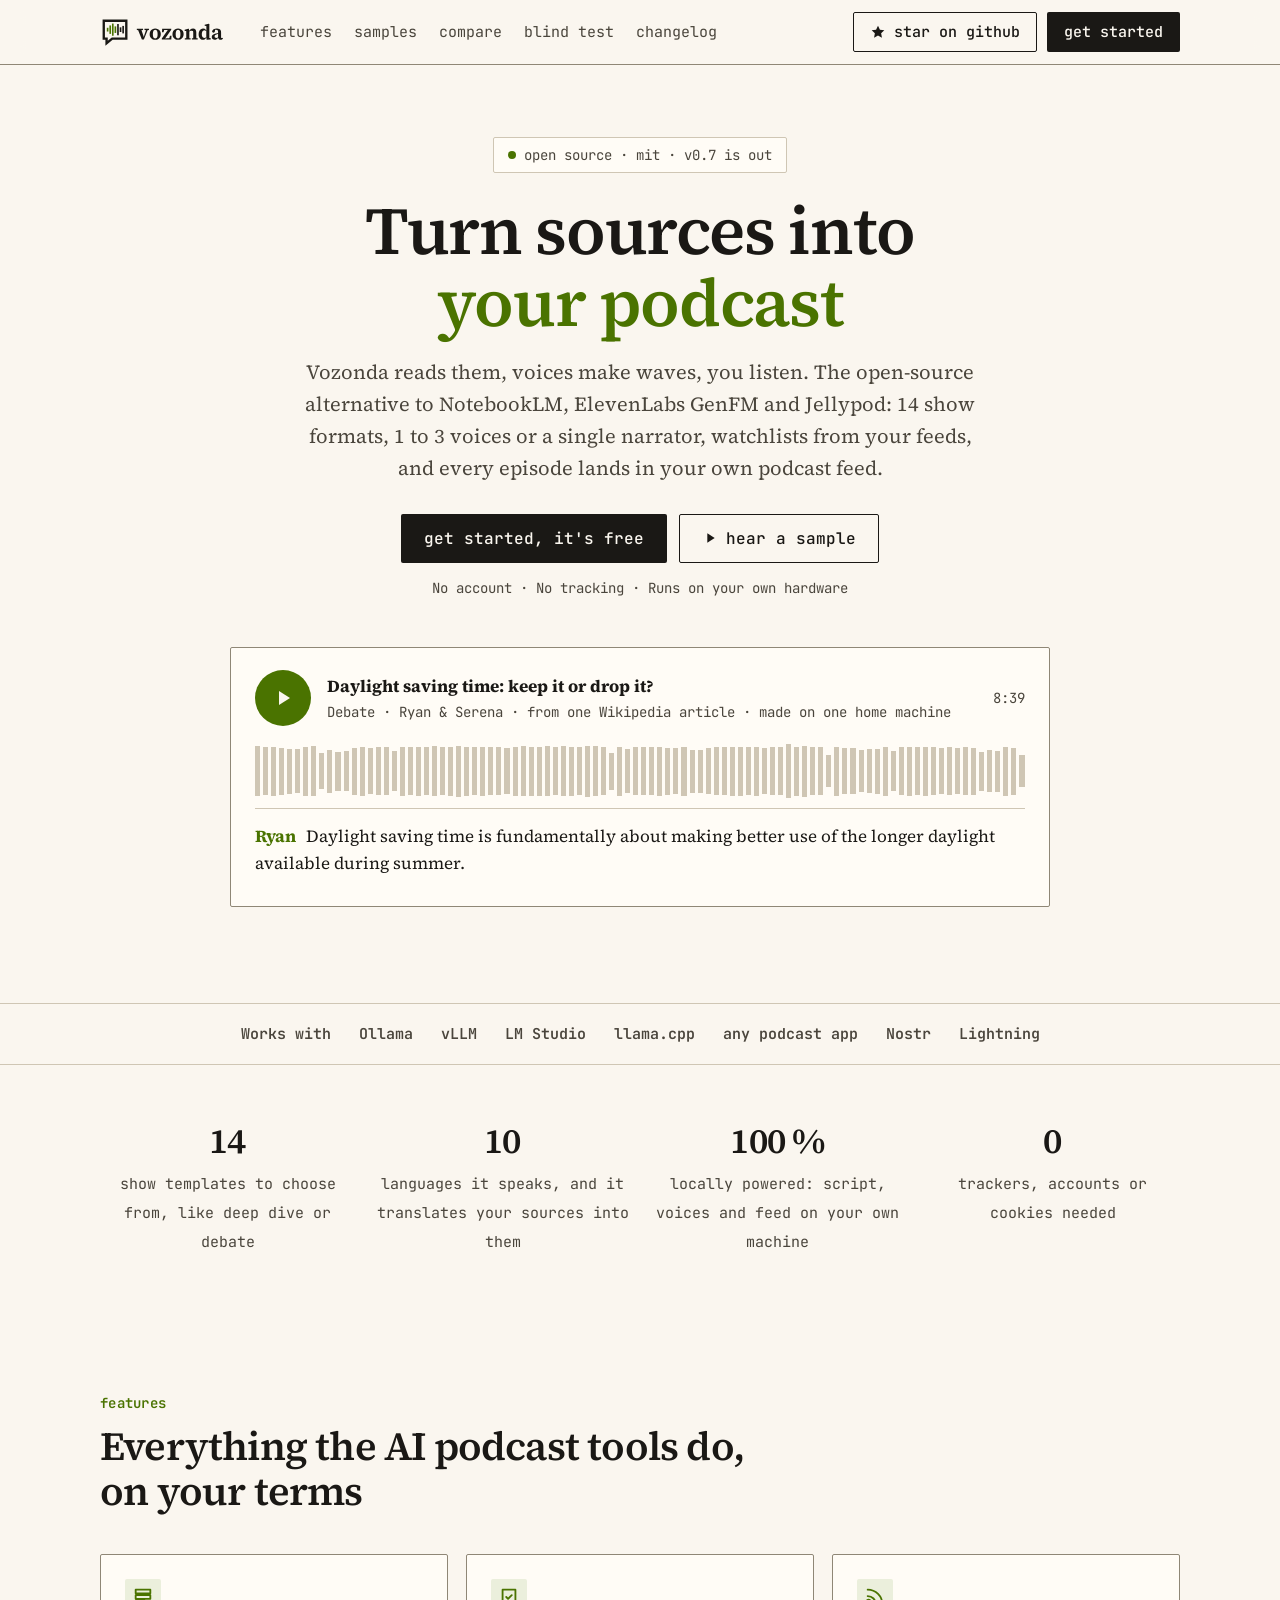
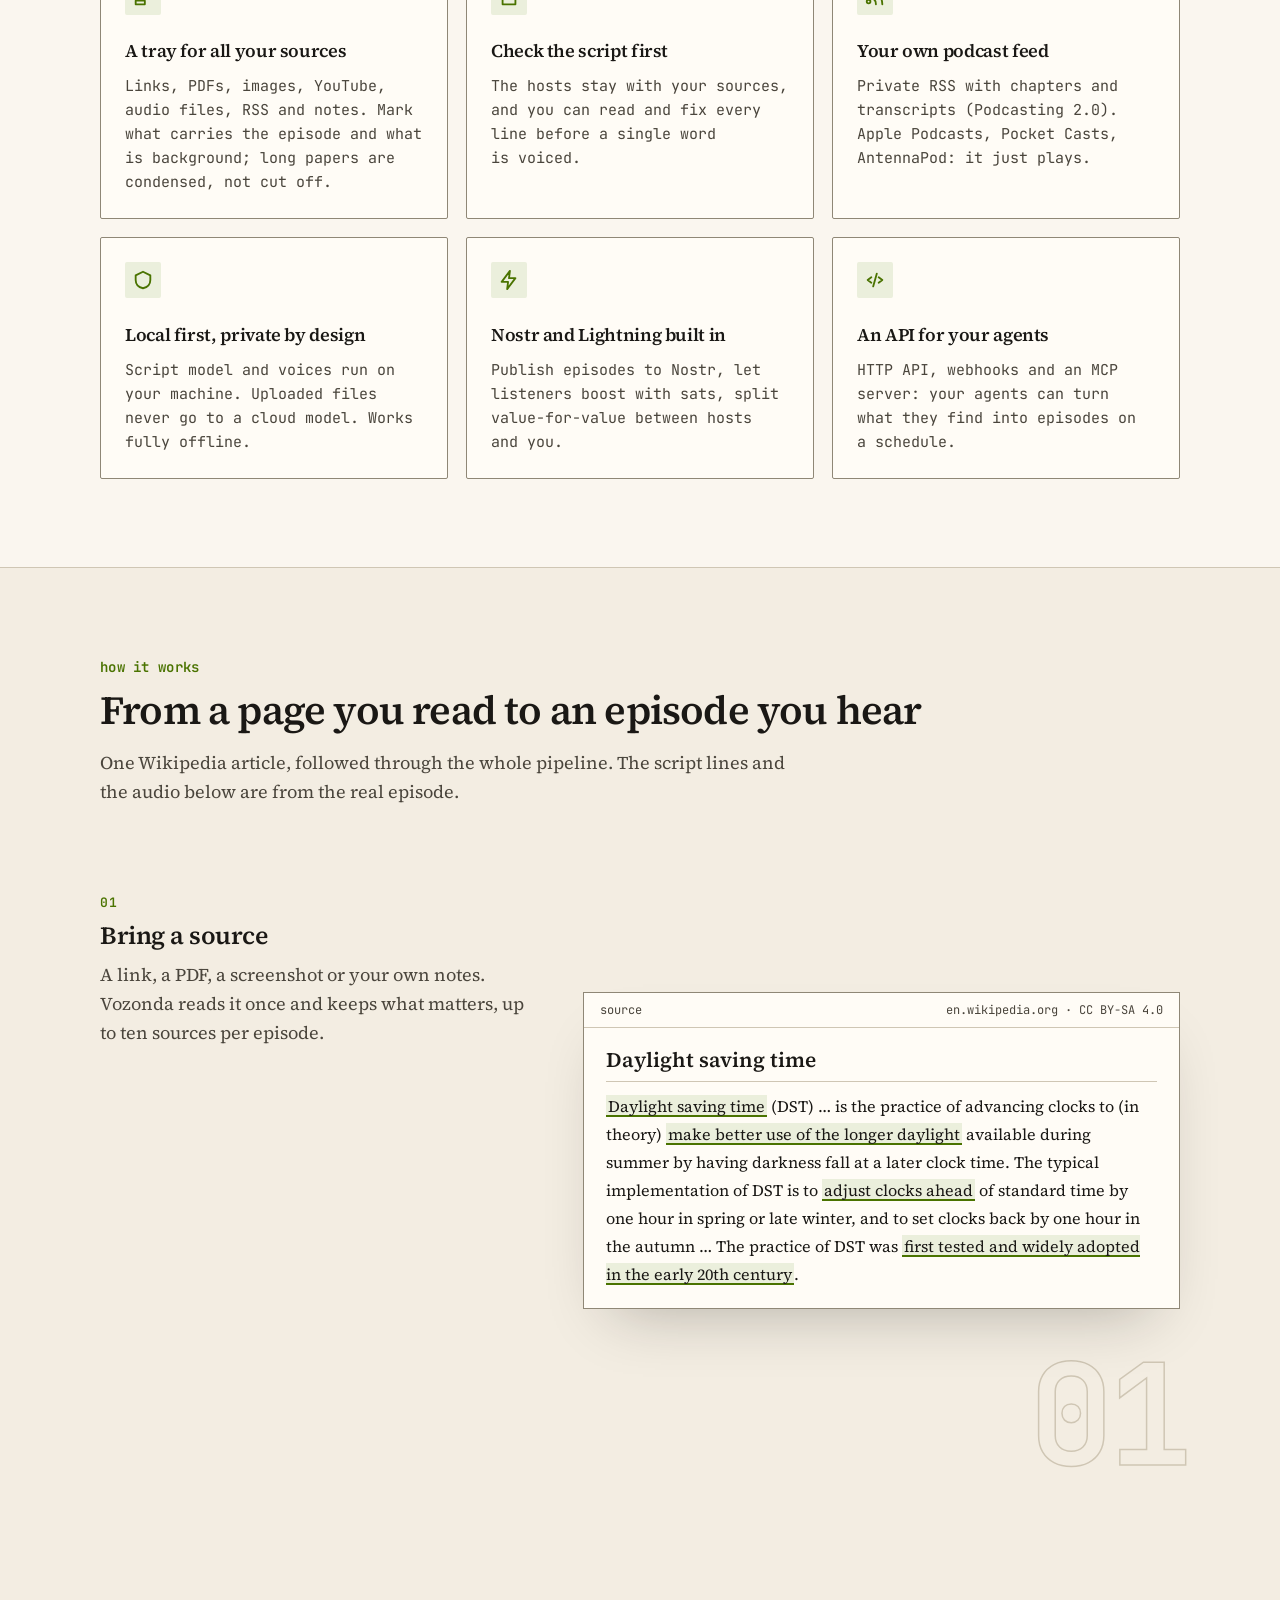
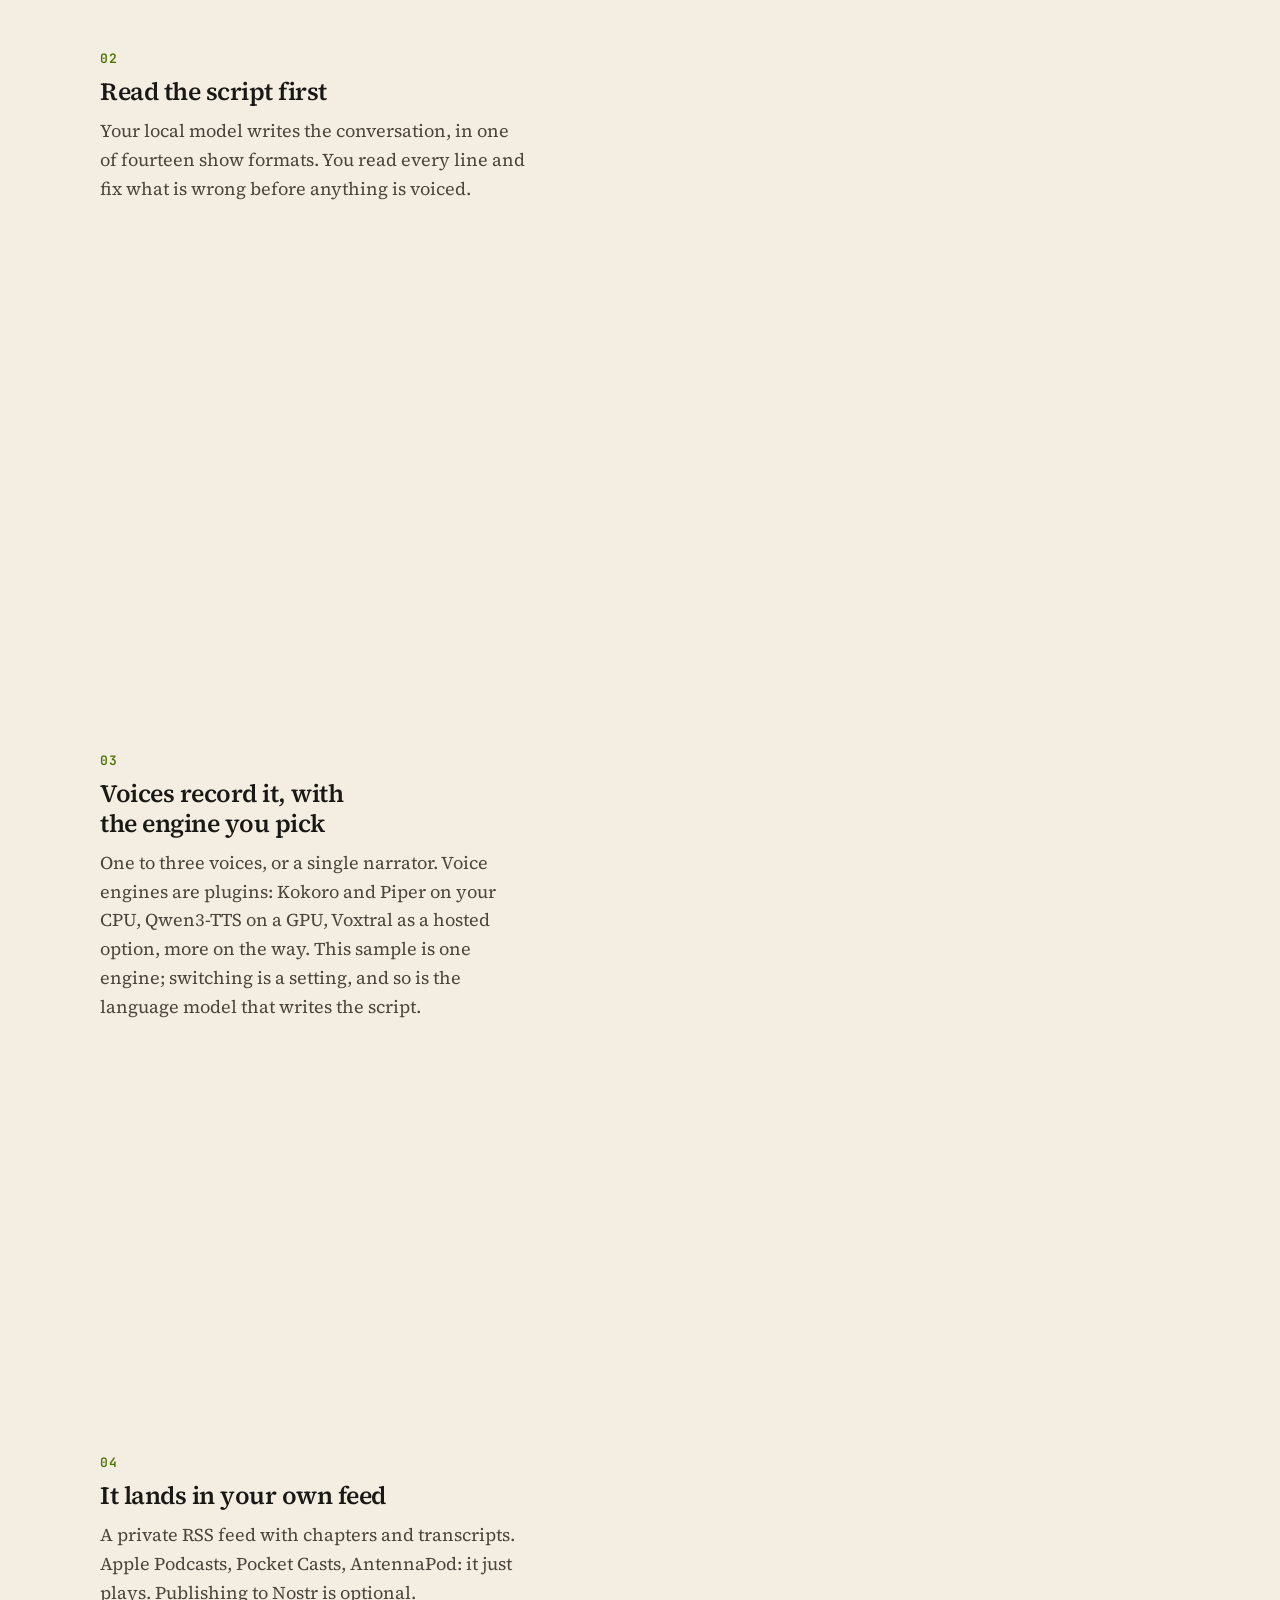
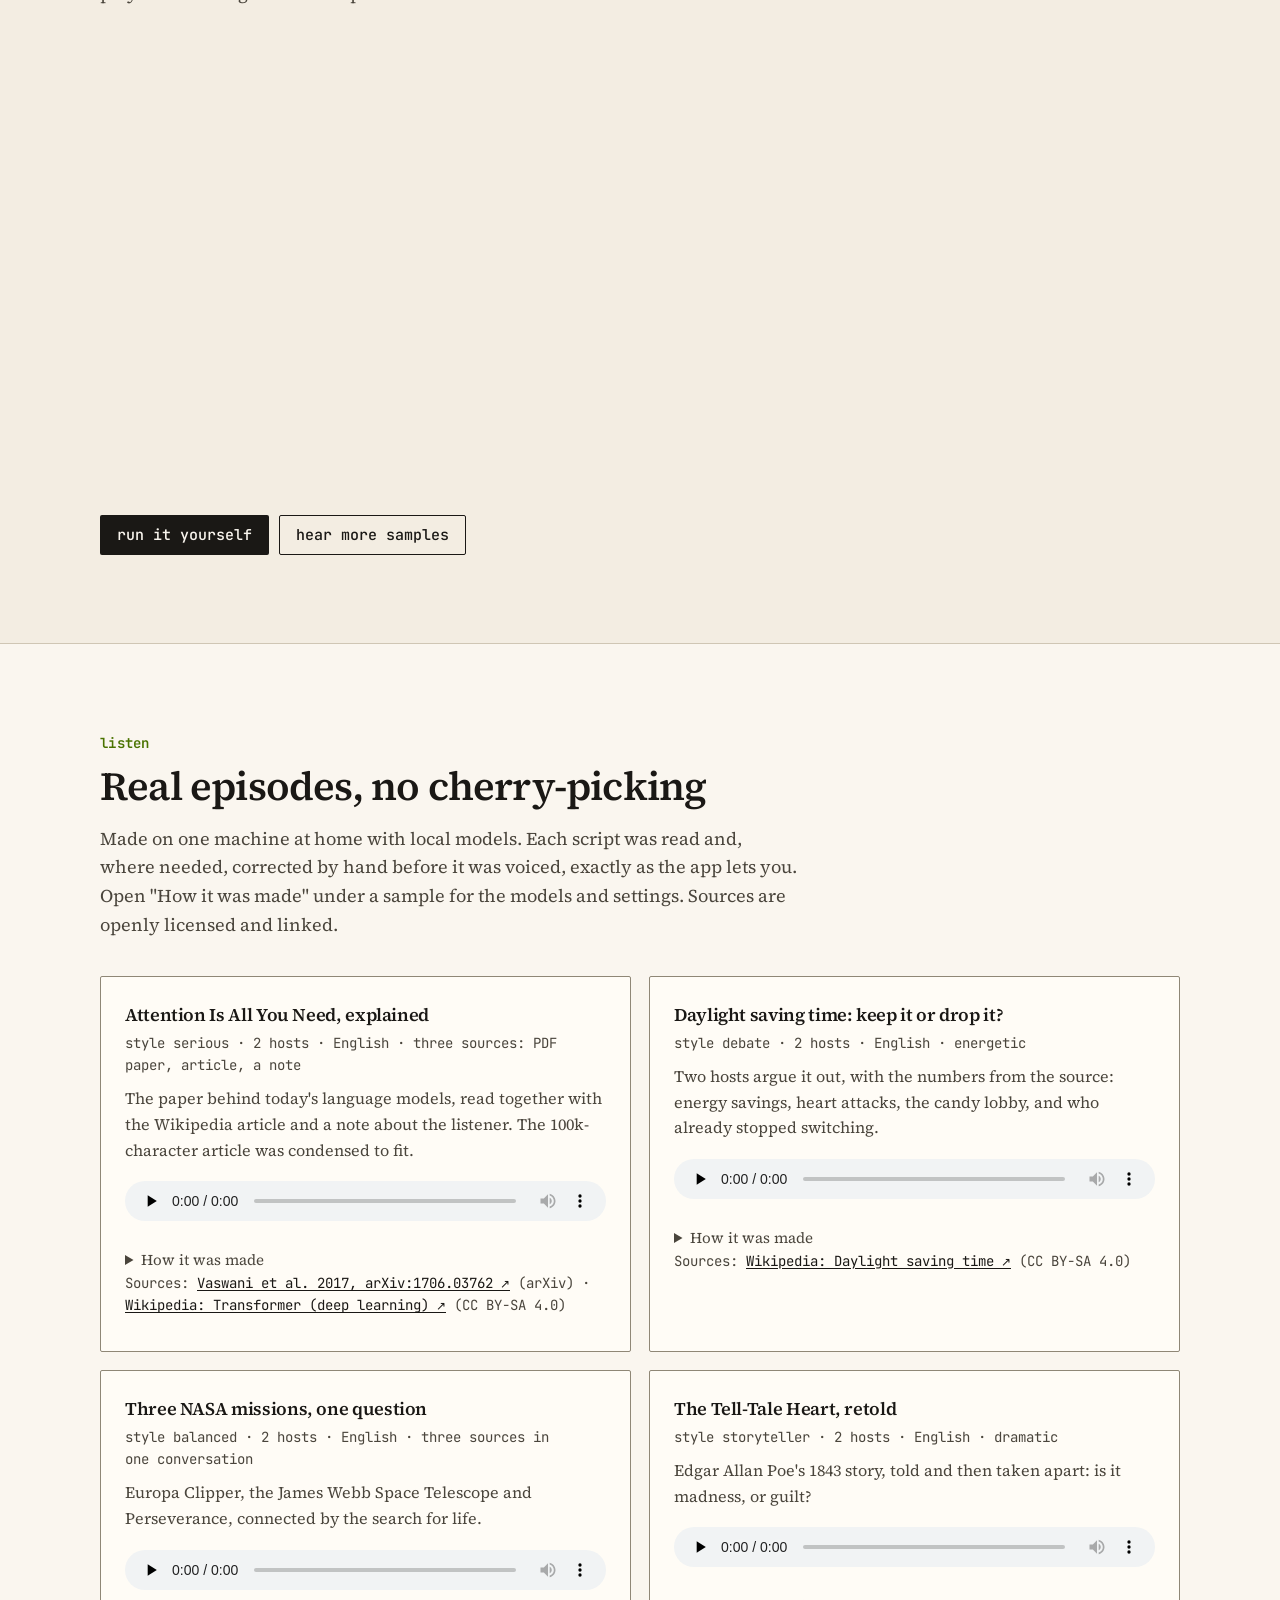
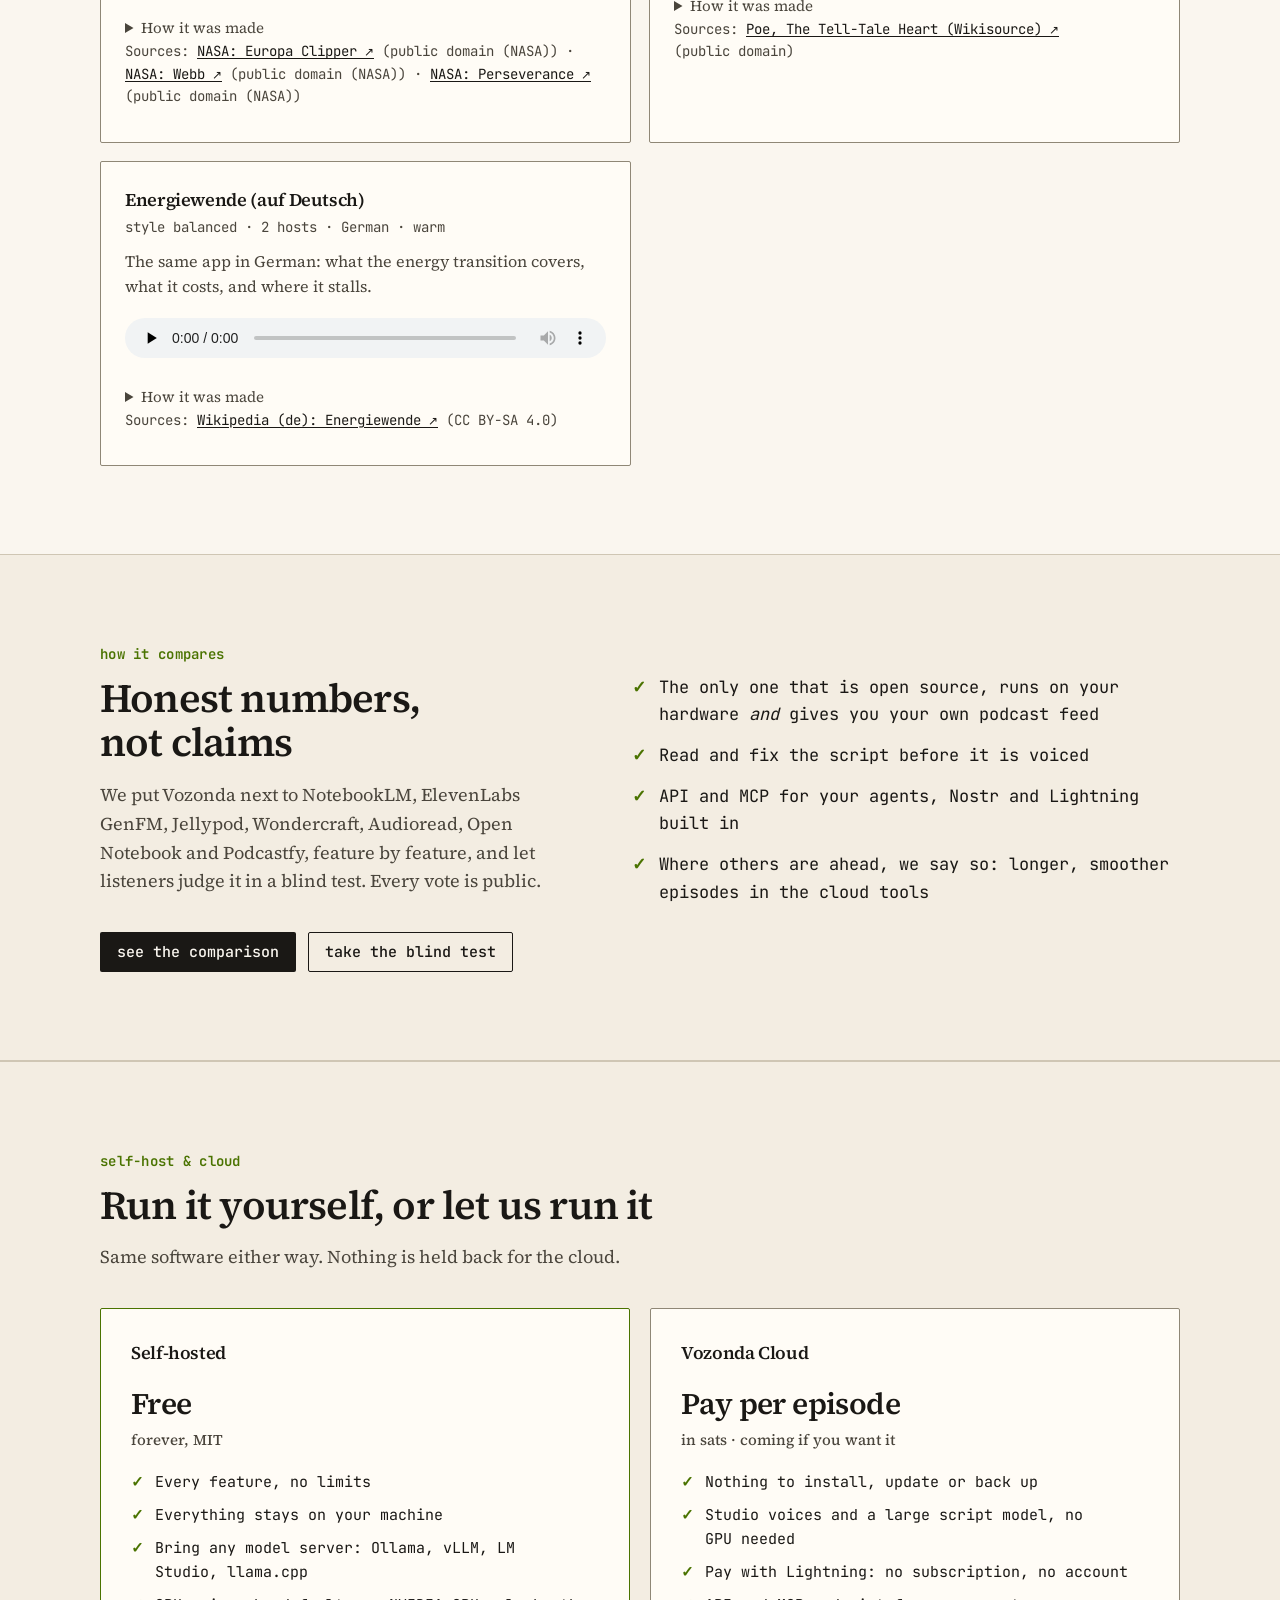
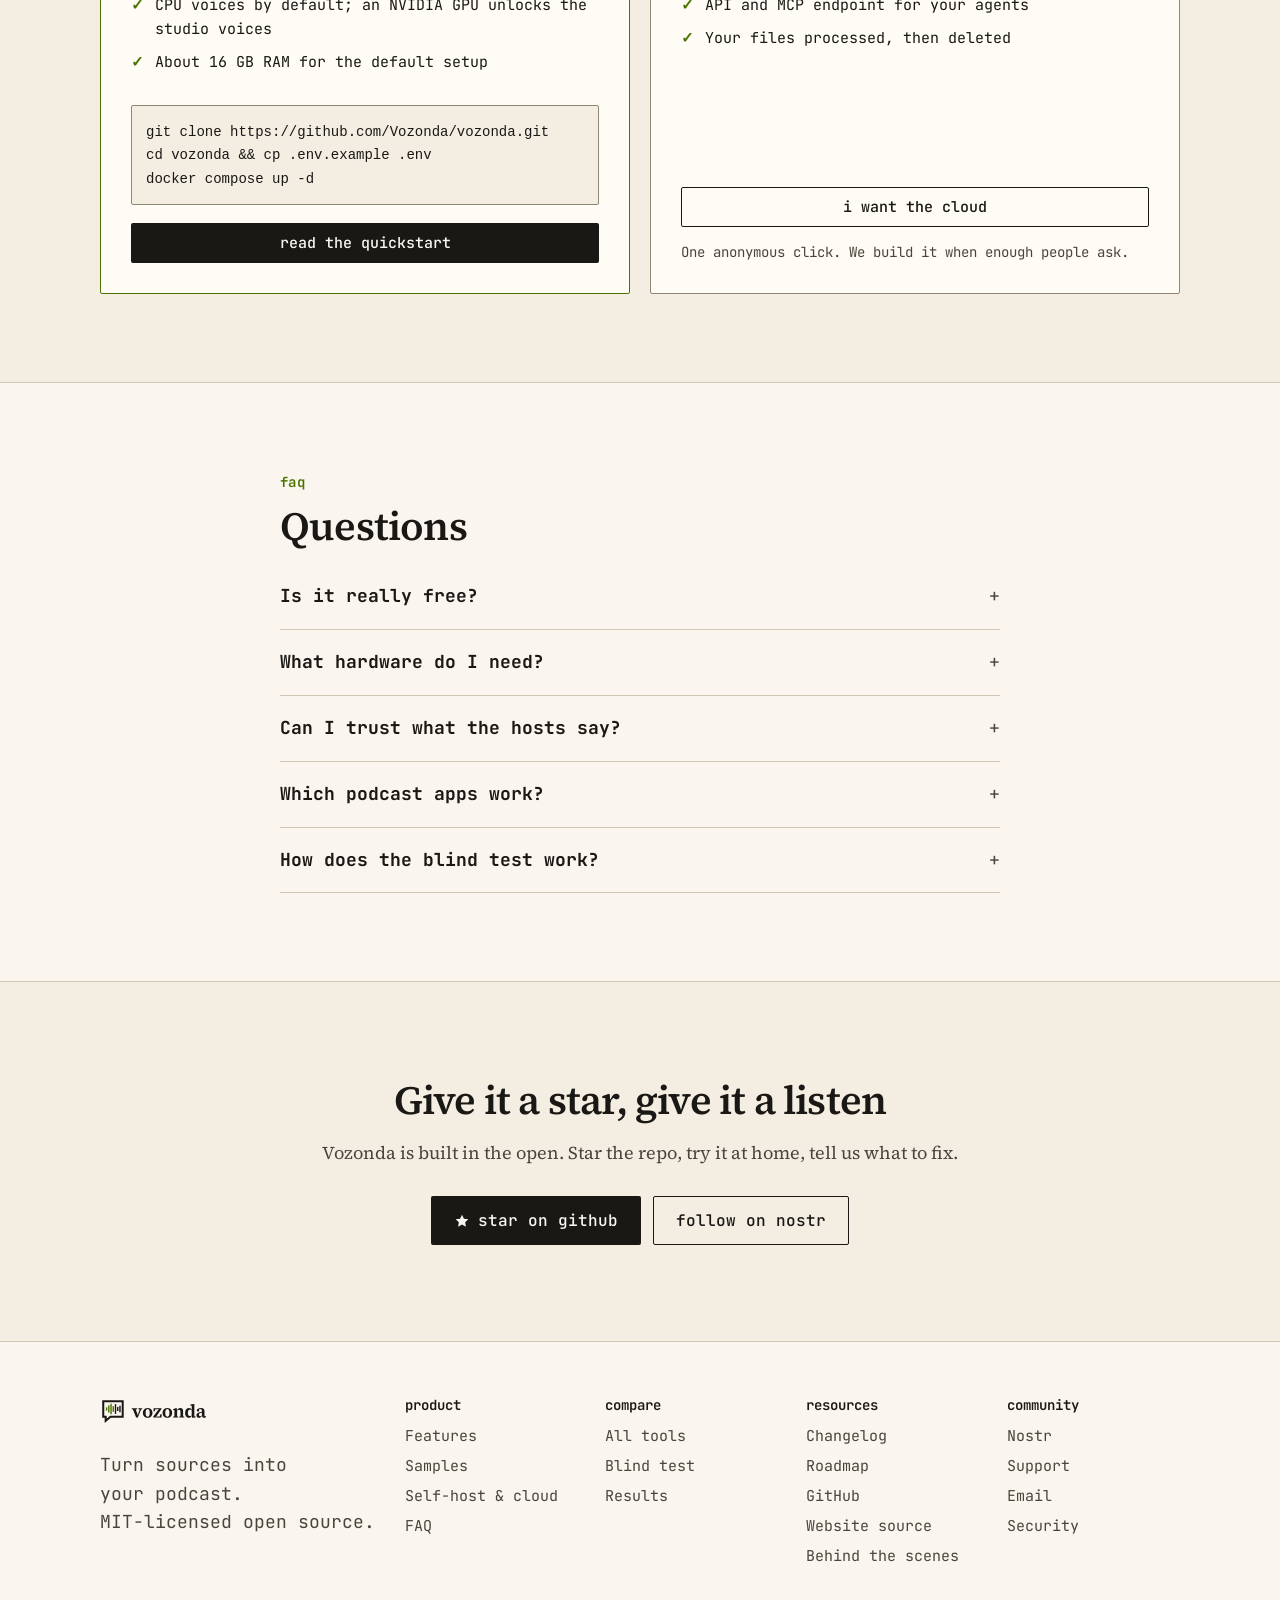
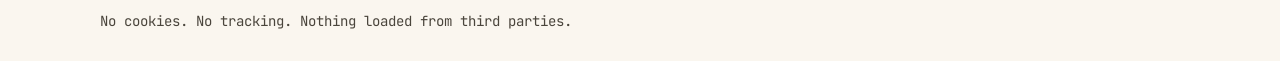
==== commit a2c058a2: "rename /test/ to /blind-test/, nav label "Blind test" "Test" read like "try the app". The page, nav," ====
--- a/index.html
+++ b/index.html
@@ -22,8 +22,8 @@
 <meta name="twitter:card" content="summary_large_image">
 <script type="application/ld+json">{"@context":"https://schema.org","@type":"SoftwareApplication","name":"Vozonda","url":"https://vozonda.com/","description":"Open-source alternative to NotebookLM, ElevenLabs GenFM and Jellypod: turn articles, papers, PDFs and notes into a podcast in your own feed: deep dive, debate, briefing or story.","applicationCategory":"MultimediaApplication","operatingSystem":"Linux, macOS, Windows (Docker)","license":"https://opensource.org/licenses/MIT","isAccessibleForFree":true,"offers":{"@type":"Offer","price":"0","priceCurrency":"USD"},"image":"https://vozonda.com/og.png","sameAs":["https://github.com/Vozonda/vozonda"]}</script>
 <link rel="preload" href="/fonts/source-serif-4.woff2" as="font" type="font/woff2" crossorigin>
-<link rel="stylesheet" href="/site.css?v=cfe6b0a551">
-<script src="/site.js?v=a2557e119a" defer></script>
+<link rel="stylesheet" href="/site.css?v=06b1a3d719">
+<script src="/site.js?v=dda58f2f98" defer></script>
 </head>
 <body>
 <a class="skip" href="#main">Skip to content</a>
@@ -40,7 +40,7 @@
       <a href="#features">Features</a>
       <a href="#listen">Samples</a>
       <a href="/compare/">Compare</a>
-      <a href="/test/">Tests</a>
+      <a href="/blind-test/">Blind test</a>
       <a href="/changelog/">Changelog</a>
     </nav>
     <div class="nav-cta">
@@ -223,7 +223,7 @@
       <p class="kicker">How it compares</p>
       <h2>Honest numbers, not claims</h2>
       <p class="sub">We put Vozonda next to NotebookLM, ElevenLabs GenFM, Jellypod, Wondercraft, Audioread, Open Notebook and Podcastfy, feature by feature, and let listeners judge it in a blind test. Every vote is public.</p>
-      <div class="cta left"><a class="btn primary" href="/compare/">See the comparison</a><a class="btn ghost" href="/test/">Take the blind test</a></div>
+      <div class="cta left"><a class="btn primary" href="/compare/">See the comparison</a><a class="btn ghost" href="/blind-test/">Take the blind test</a></div>
     </div>
     <ul class="ticks big">
       <li>The only one that is open source, runs on your hardware <em>and</em> gives you your own podcast feed</li>
@@ -308,7 +308,7 @@
       <p class="muted">Turn sources into your podcast.<br>MIT-licensed open source.</p>
     </div>
     <div><h2 class="foot-h">Product</h2><a href="#features">Features</a><a href="#listen">Samples</a><a href="#pricing">Self-host &amp; cloud</a><a href="#faq">FAQ</a></div>
-    <div><h2 class="foot-h">Compare</h2><a href="/compare/">All tools</a><a href="/test/">Tests</a><a href="/test/#results">Test results</a></div>
+    <div><h2 class="foot-h">Compare</h2><a href="/compare/">All tools</a><a href="/blind-test/">Blind test</a><a href="/blind-test/#results">Results</a></div>
     <div><h2 class="foot-h">Resources</h2><a href="/changelog/">Changelog</a><a href="/roadmap/">Roadmap</a><a href="https://github.com/Vozonda/vozonda">GitHub</a><a href="https://github.com/Vozonda/website">Website source</a><a href="https://sovgrid.org/blog/agent-fleet-gates-prove-code-runs-not-claims/">Behind the scenes</a></div>
     <div><h2 class="foot-h">Community</h2><a href="https://njump.me/npub1zhu0mwyswndlldn2r5qxh6dz24l5st6vw6xdnk5g4t6x5ln7hs3q0cz0e2">Nostr</a><a href="/support/">Support</a><a href="mailto:vozonda@proton.me">Email</a><a href="/.well-known/security.txt">Security</a></div>
   </div>
--- a/site.css
+++ b/site.css
@@ -577,3 +577,26 @@
 .road-item h3 { margin: 0; font-size: 1.15rem; line-height: 1.3; }
 .road-item > p { margin: 0; font-size: 16px; line-height: 1.6; color: var(--soft); }
 .road-item > p.road-meta { margin-top: auto; padding-top: 6px; display: flex; flex-wrap: wrap; gap: 6px 16px; font: 13px var(--mono); }
+
+/* ---- comparison table: header row and feature column stay in view -------------------------------
+   position: sticky cannot stick to the page inside an overflow-x container (the container becomes the
+   scrollport and it does not scroll vertically). So the wrapper scrolls in both directions and is at
+   most one screen tall below the sticky site nav; inside it the tool names stick to the top and the
+   feature names to the left. The nav is never covered because the stickiness is inside the box. */
+.table-wrap:has(> .vs-cols) {
+  overflow: auto; overscroll-behavior: contain;
+  max-height: calc(100svh - 64px - 32px);
+}
+.vs-cols { border-collapse: separate; border-spacing: 0; }
+.vs-cols thead th { position: sticky; top: 0; z-index: 2; box-shadow: 0 1px 0 var(--line-strong); }
+.vs-cols thead th:first-child { left: 0; z-index: 3; }
+.vs-cols tbody th { white-space: normal; min-width: 11rem; max-width: 14rem; }
+.vs-cols td, .vs-cols thead th:not(:first-child) { min-width: 9.5rem; }
+.vs-cols { min-width: 0; }
+@media (max-width: 900px) {
+  .table-wrap:has(> .vs-cols) { max-height: calc(100svh - 104px - 24px); }
+  .vs-cols tbody th { min-width: 8.5rem; max-width: 8.5rem; }
+  .vs-cols td, .vs-cols thead th:not(:first-child) { min-width: 7.25rem; }
+}
+.vs-cols tr.vs-group th { position: sticky; left: 0; z-index: 1; white-space: nowrap; overflow: visible; }
+.vs-cols tr.vs-group td { background: var(--bg-alt); border-bottom: 1px solid var(--line); padding: 0; }
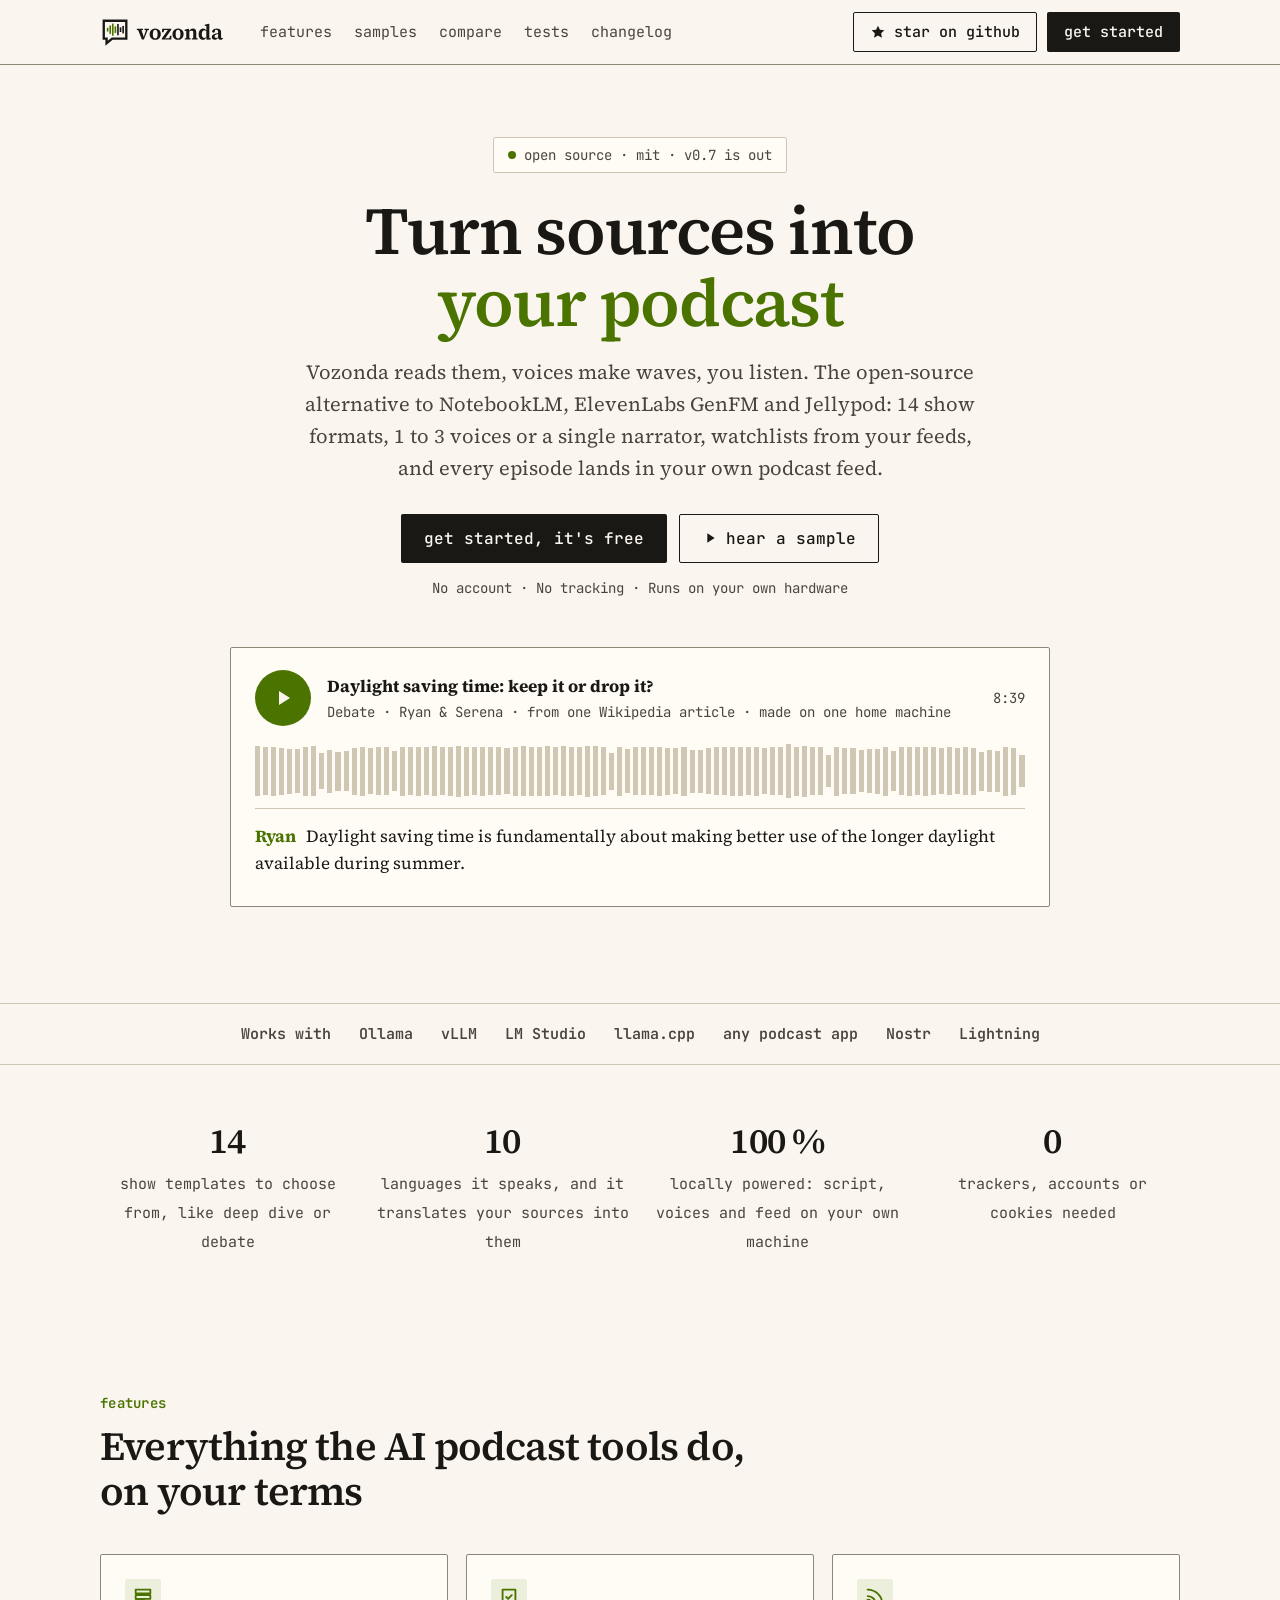
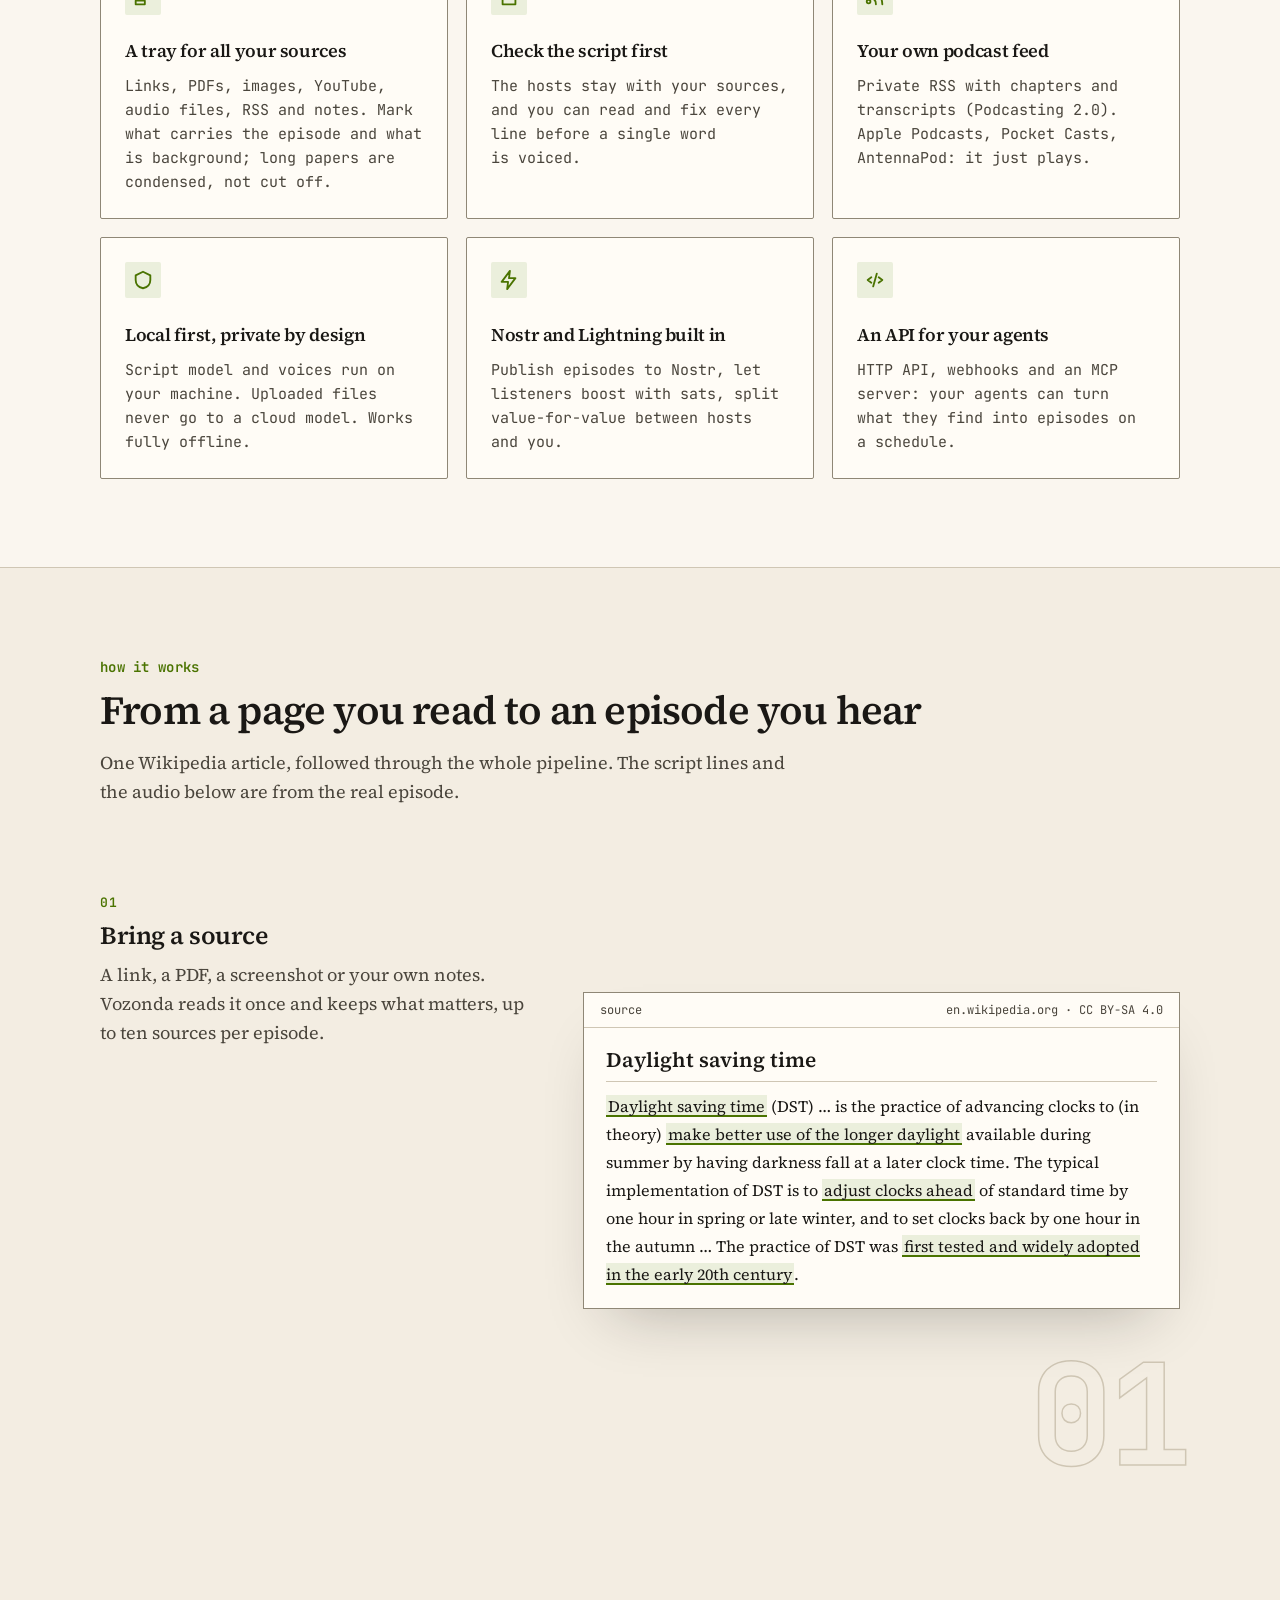
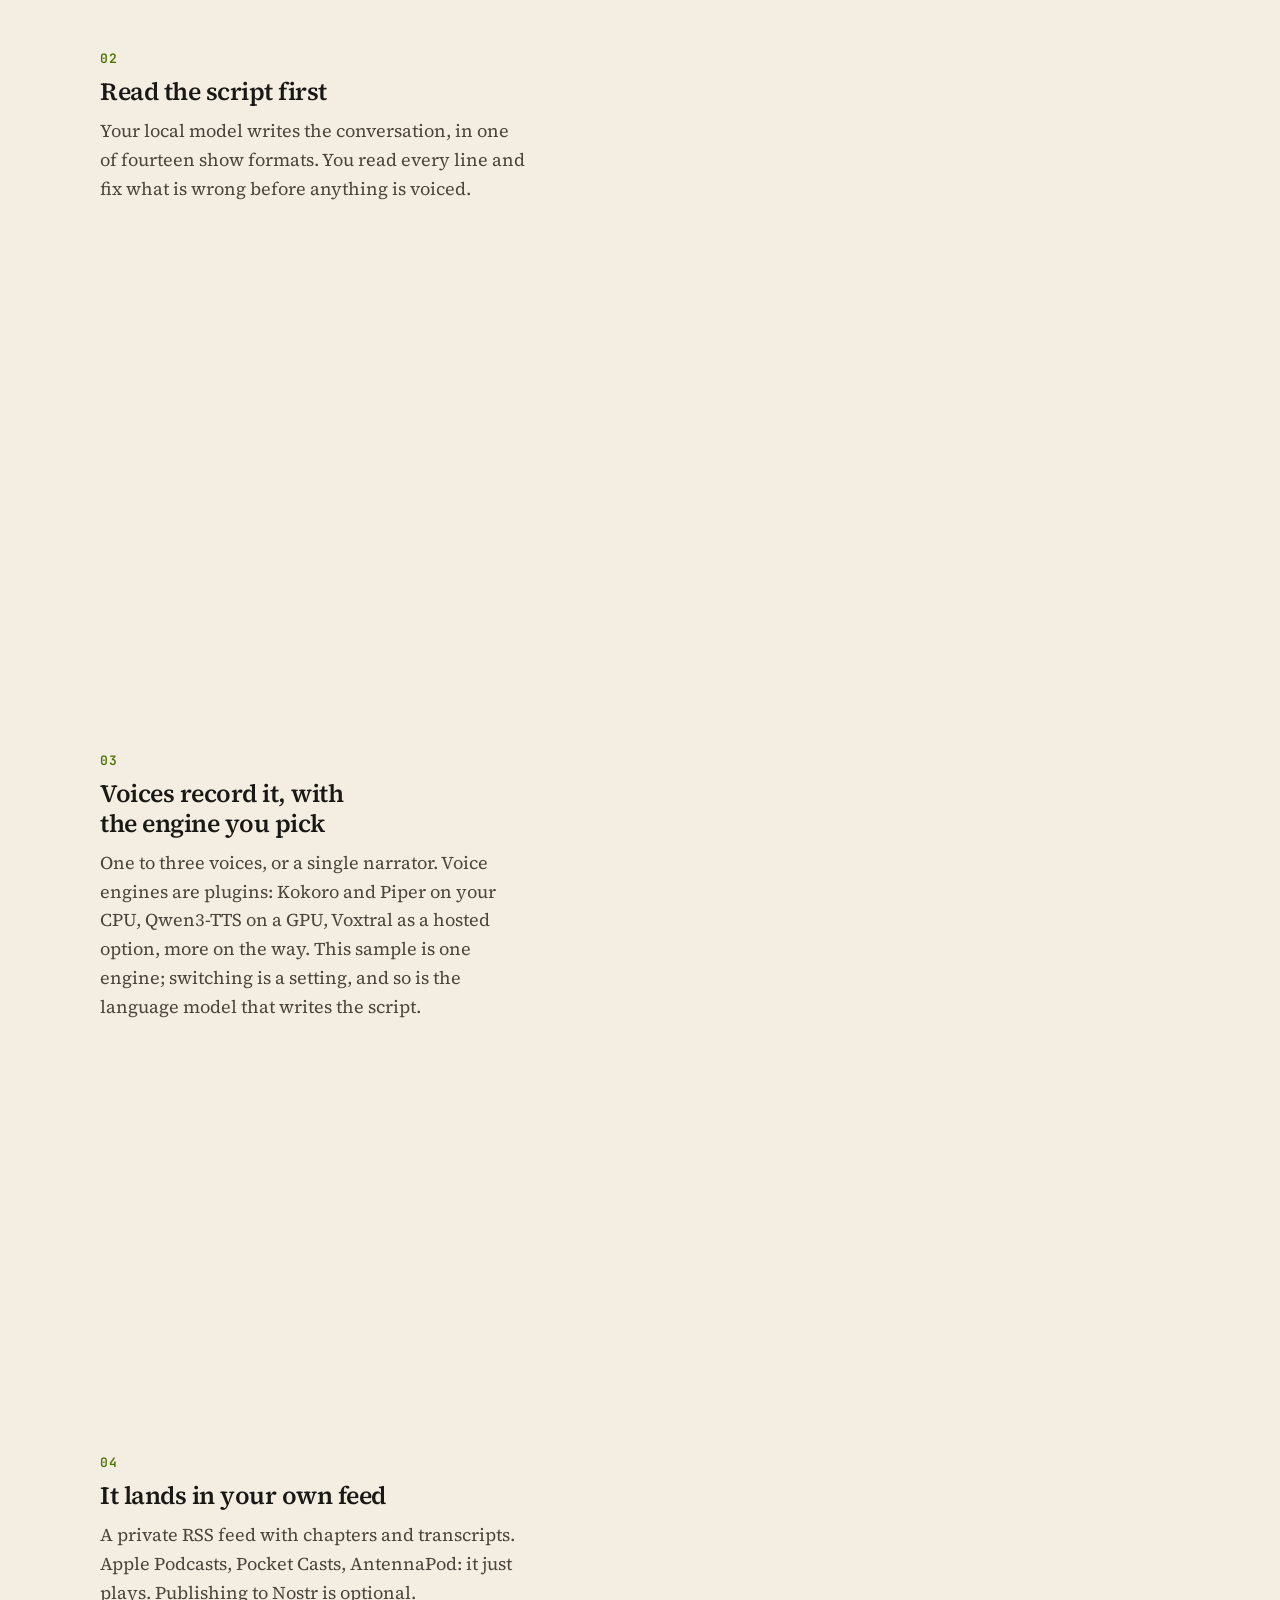
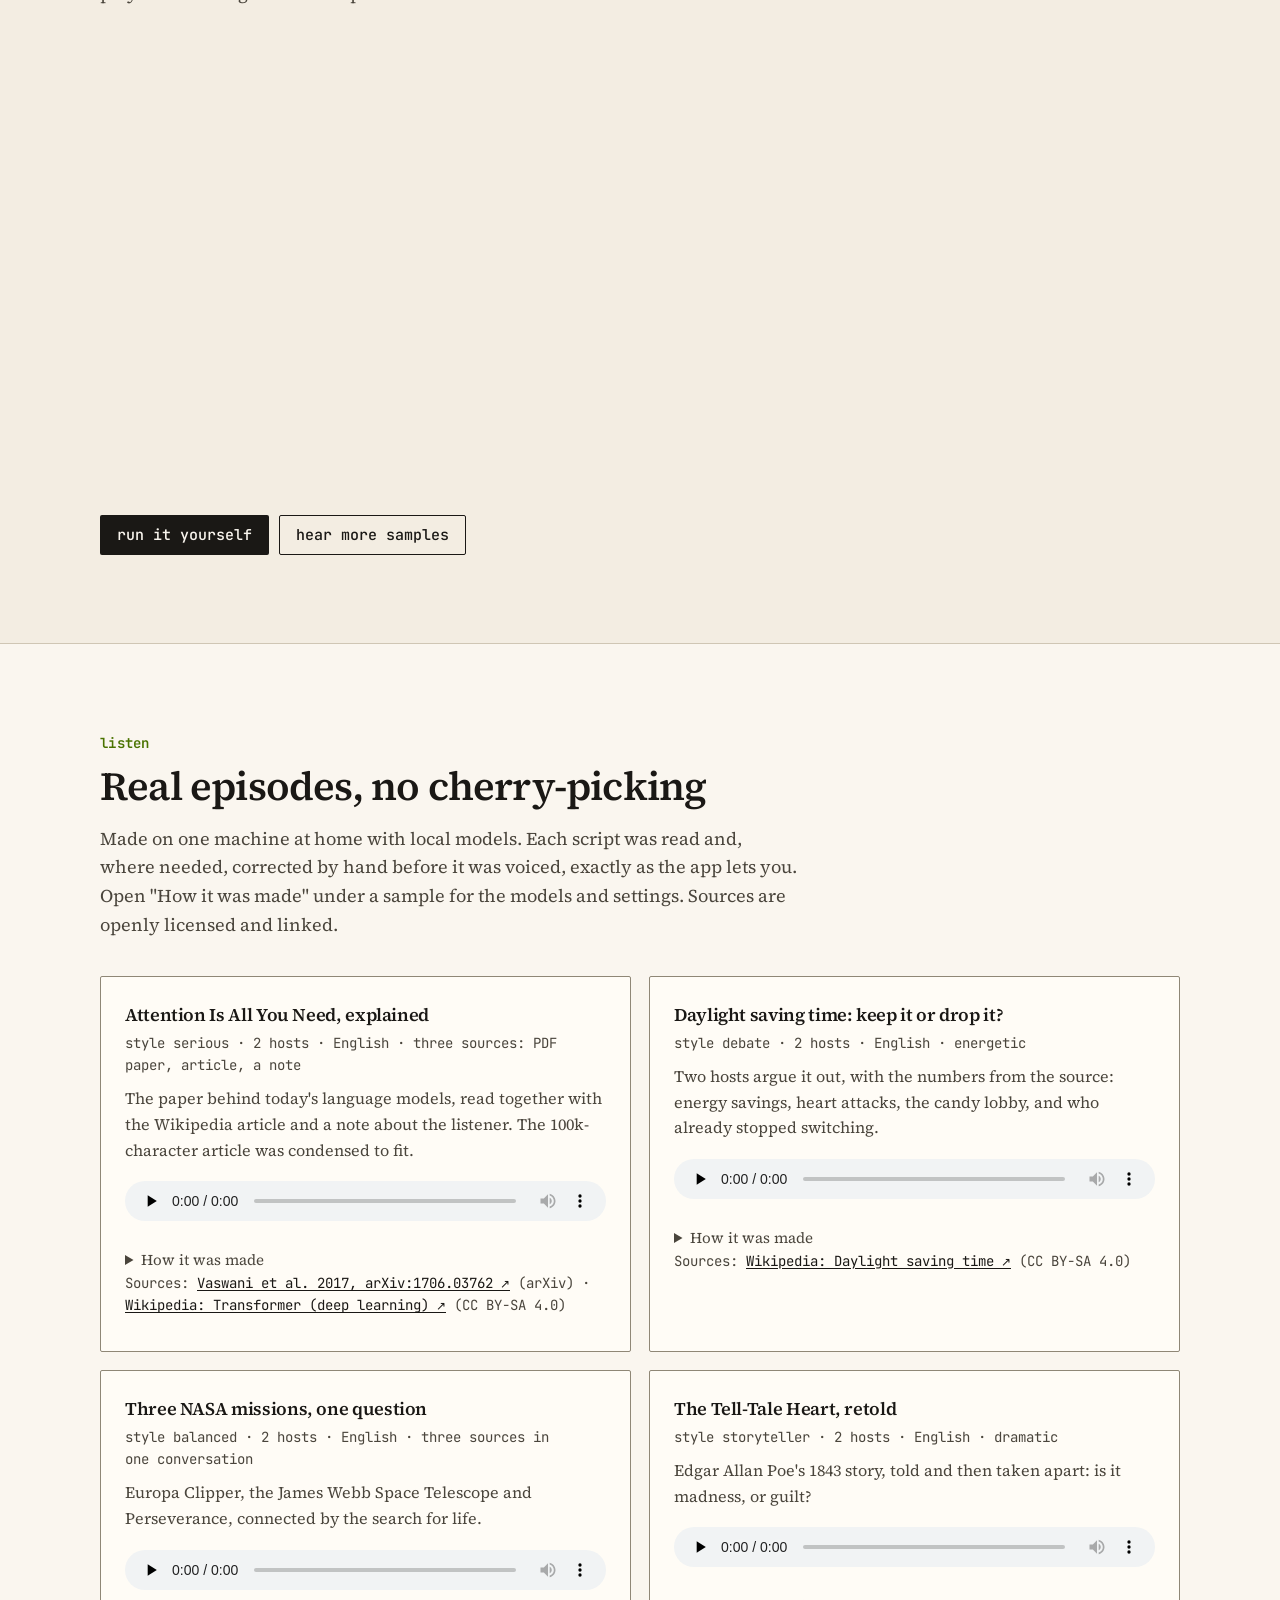
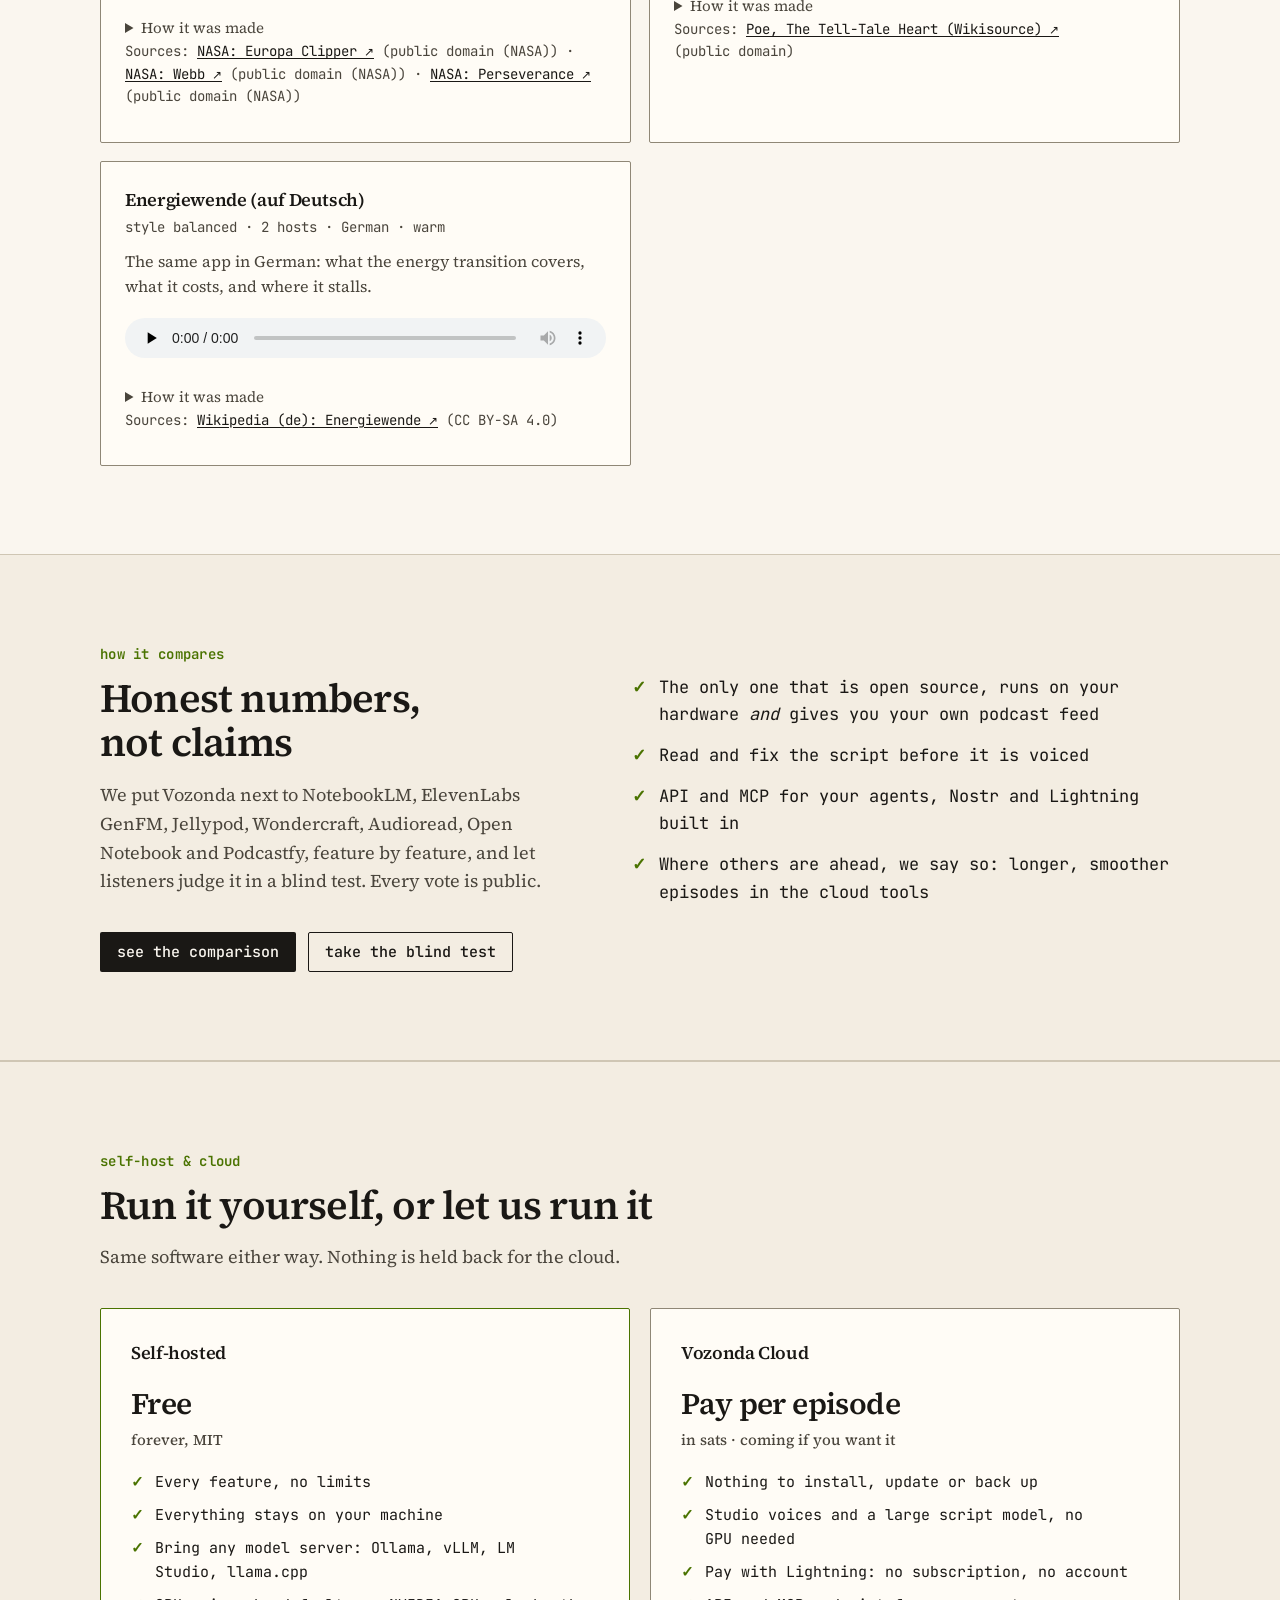
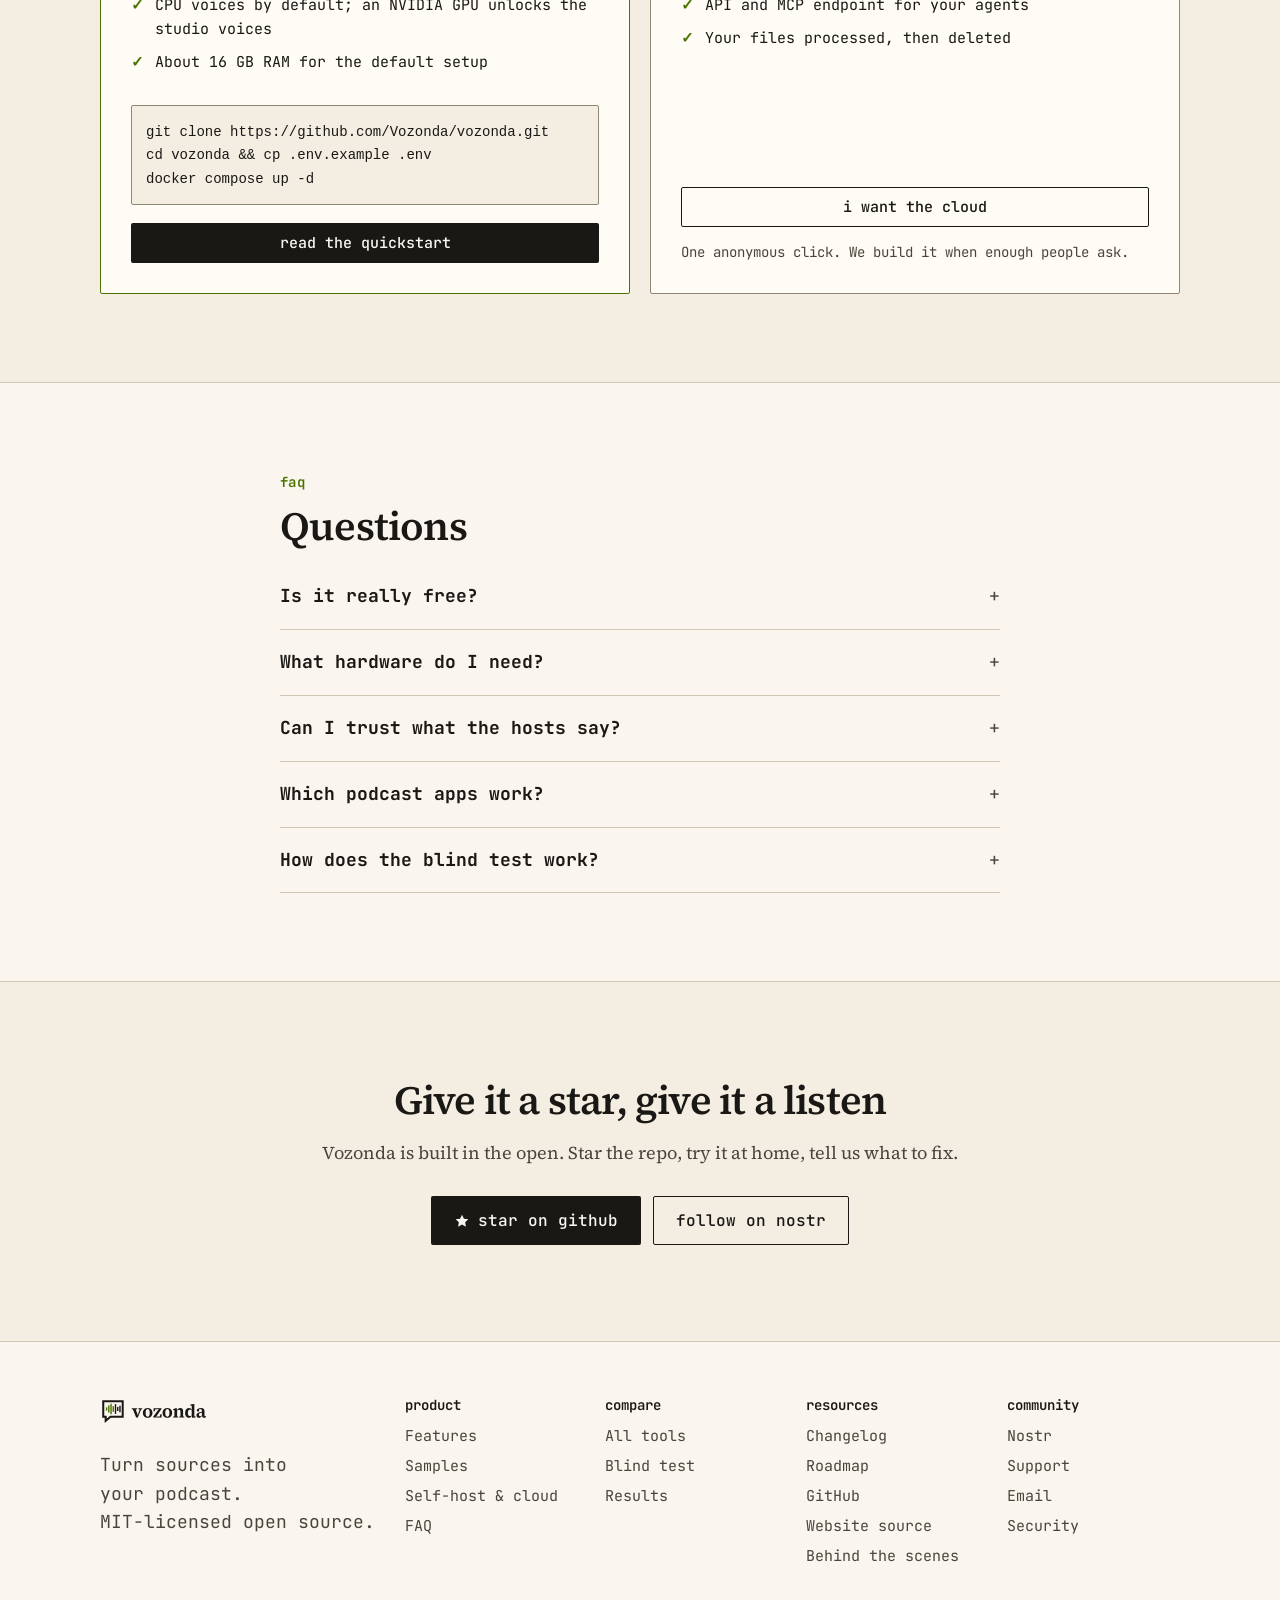
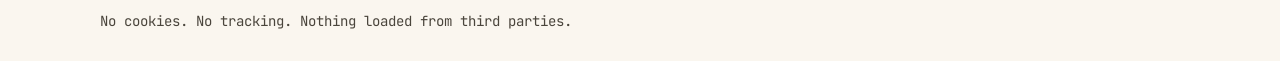
==== commit 0913254b: "nav: keep the short label "Tests"; footer and page say Blind test" ====
--- a/index.html
+++ b/index.html
@@ -40,7 +40,7 @@
       <a href="#features">Features</a>
       <a href="#listen">Samples</a>
       <a href="/compare/">Compare</a>
-      <a href="/blind-test/">Blind test</a>
+      <a href="/blind-test/">Tests</a>
       <a href="/changelog/">Changelog</a>
     </nav>
     <div class="nav-cta">
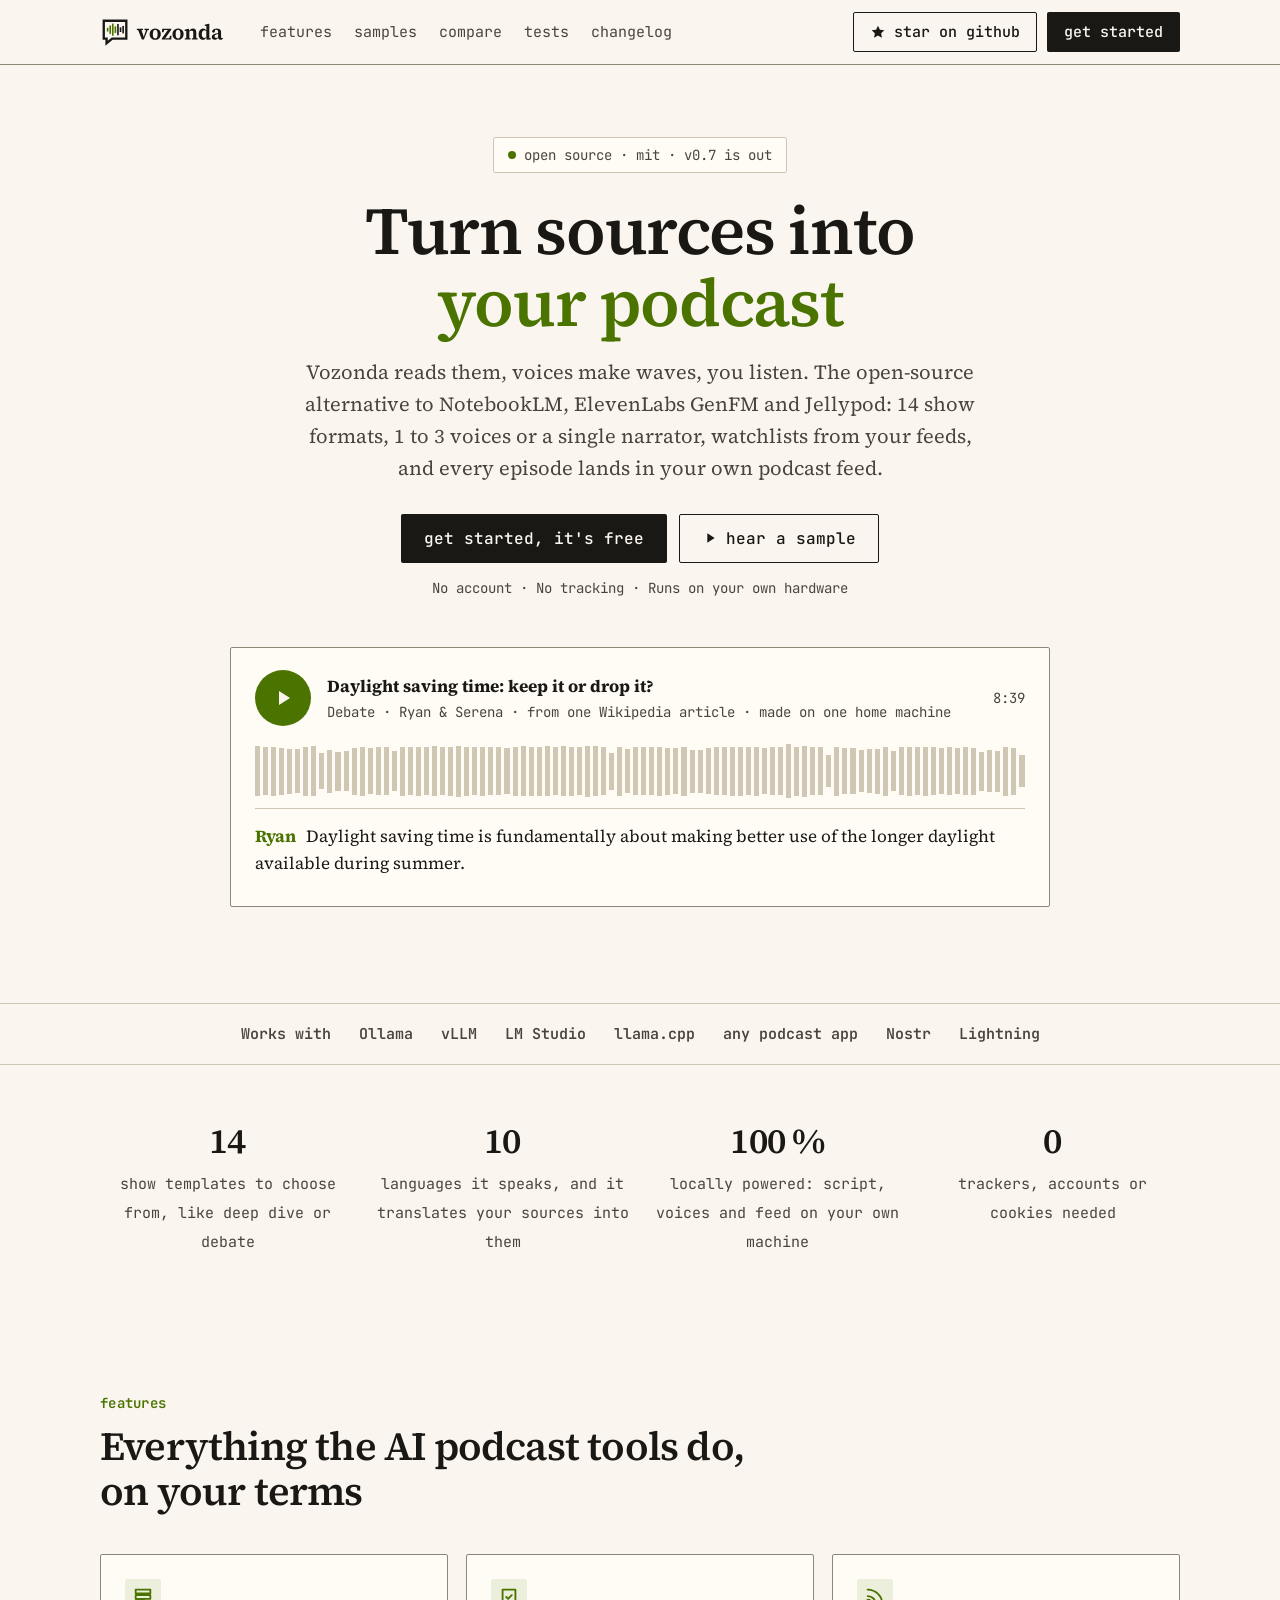
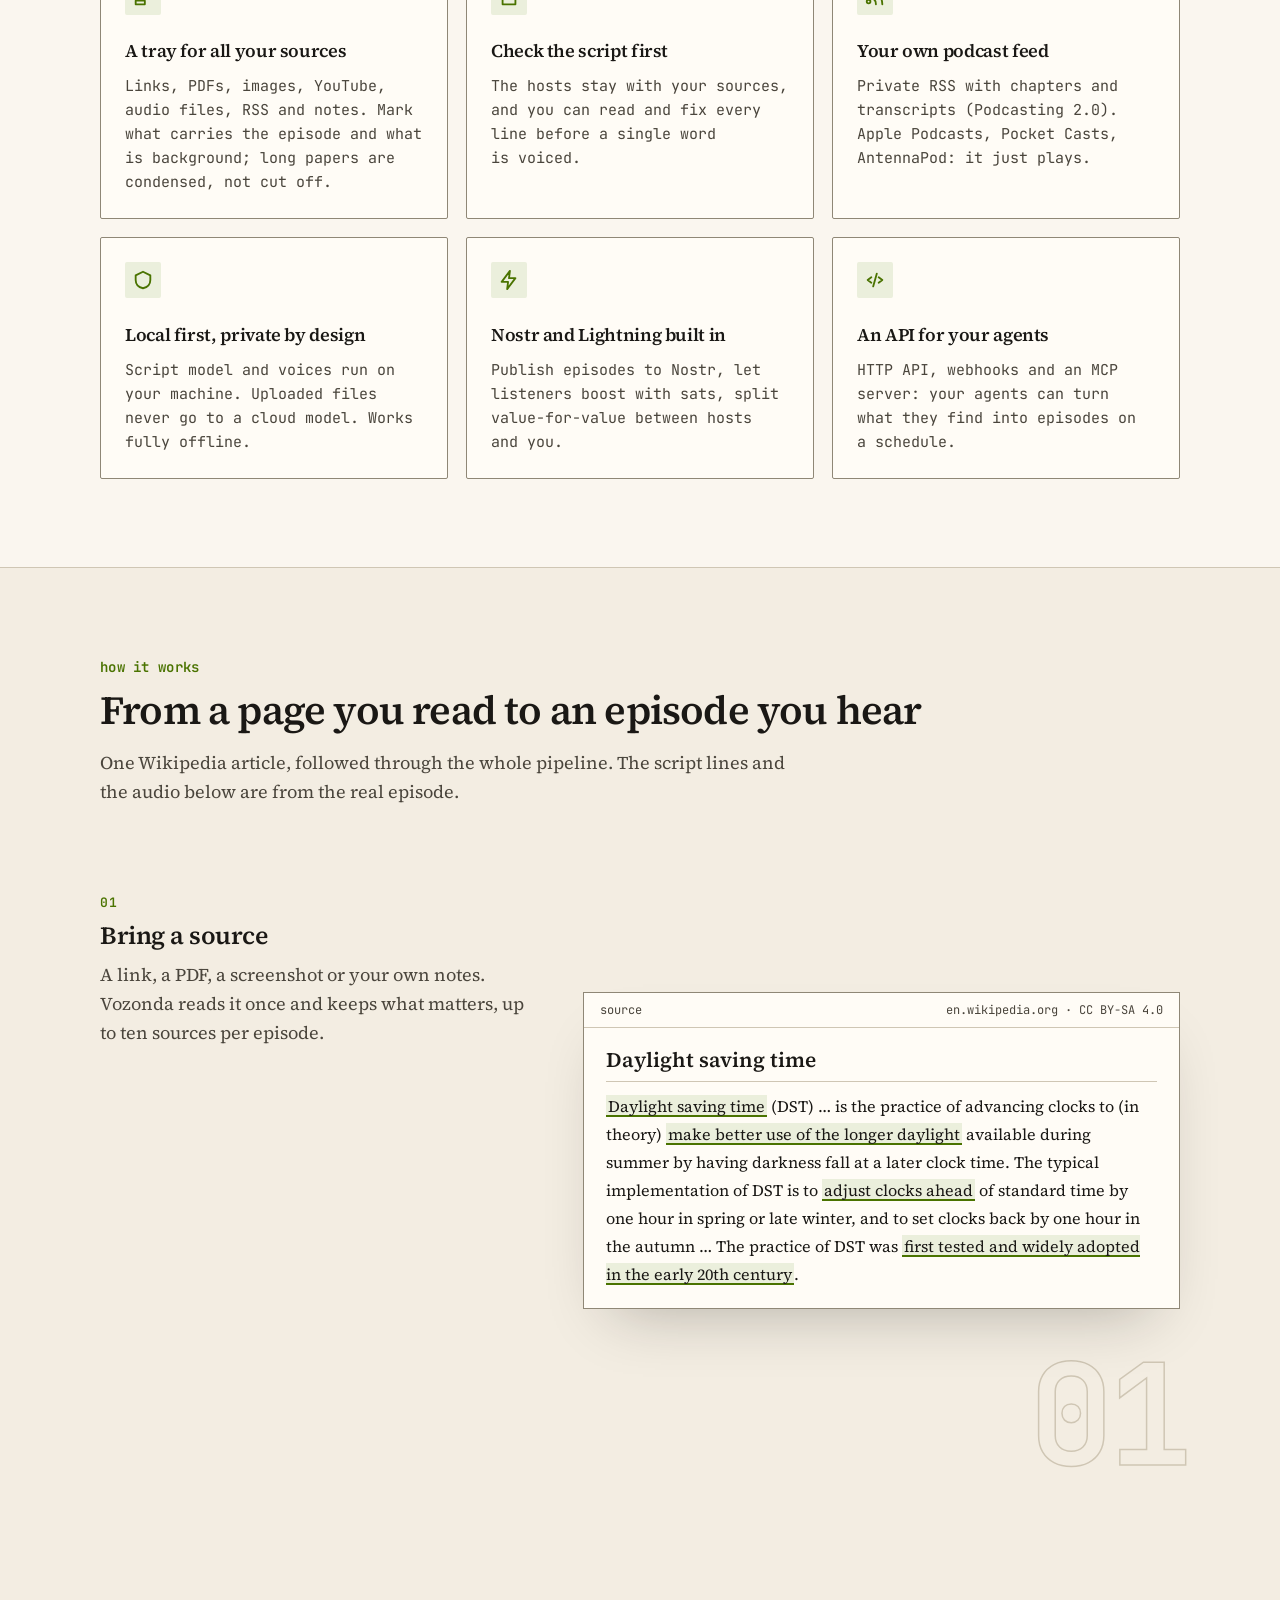
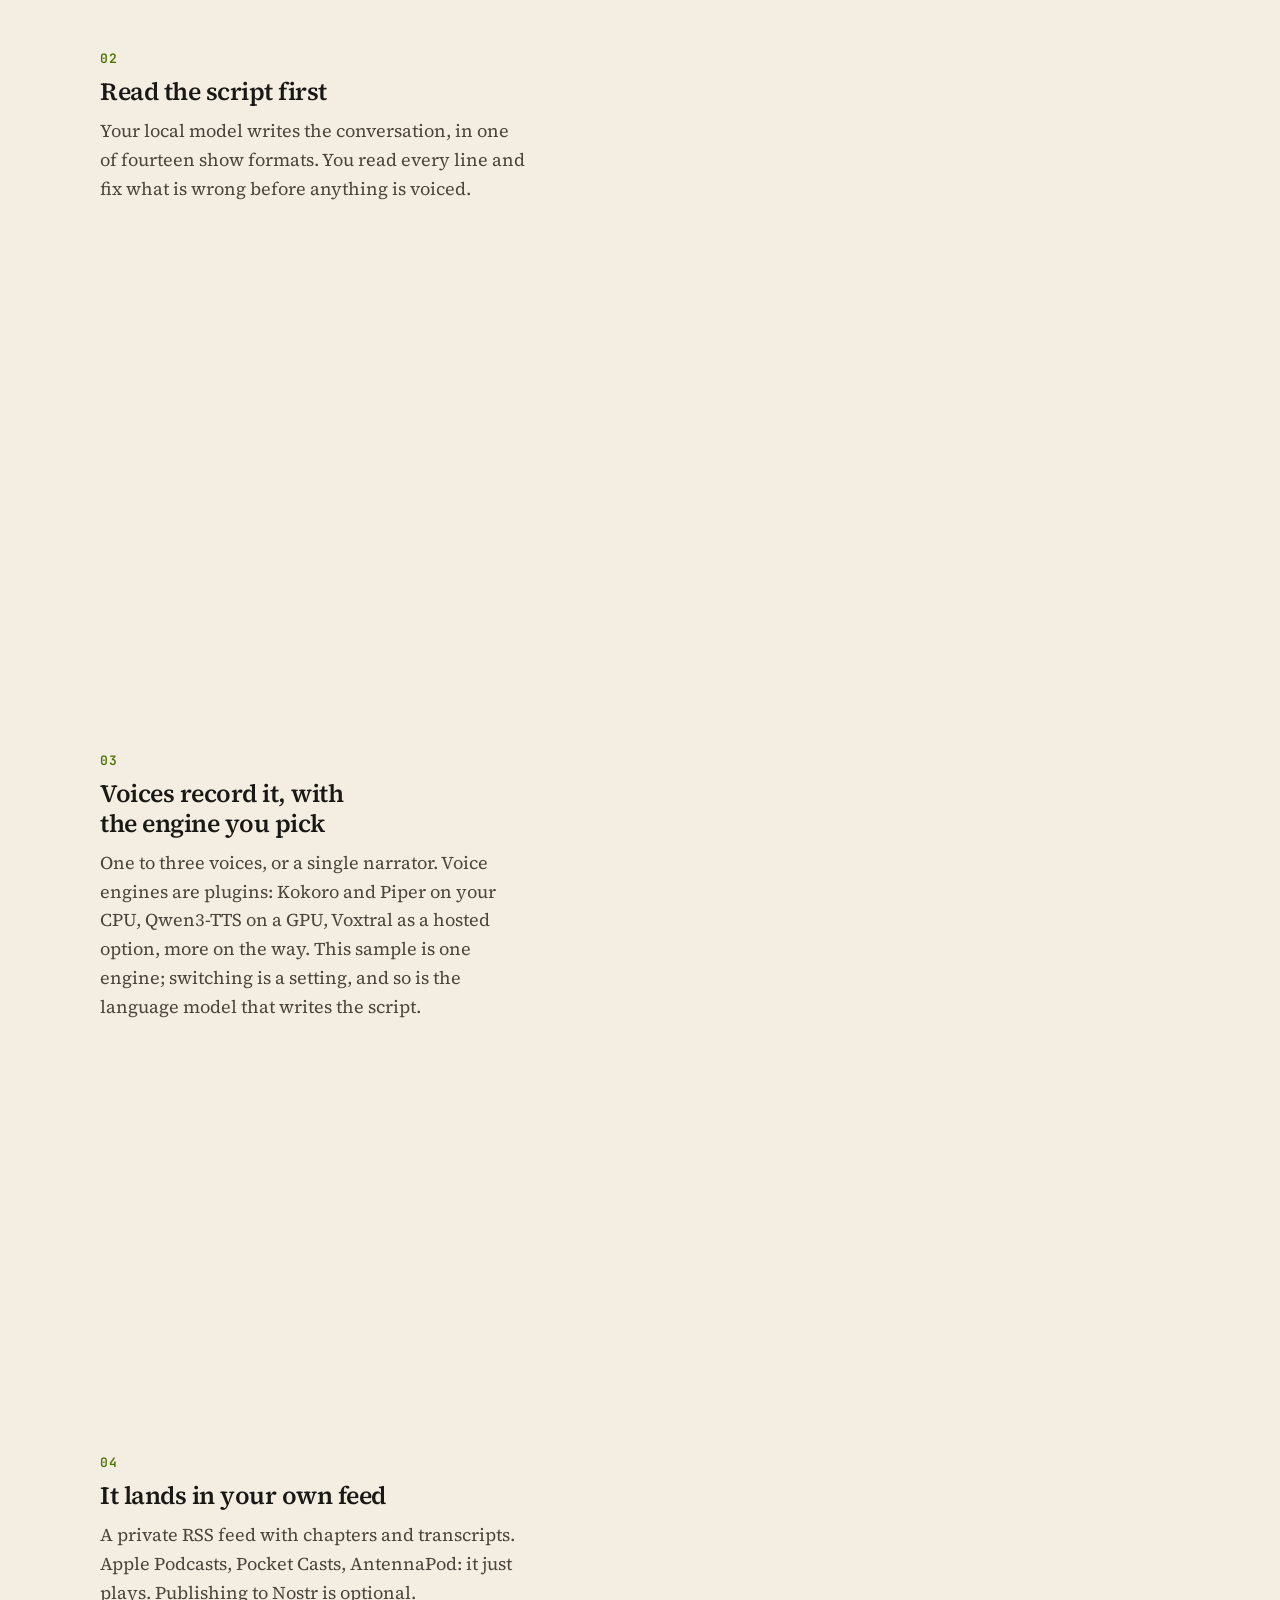
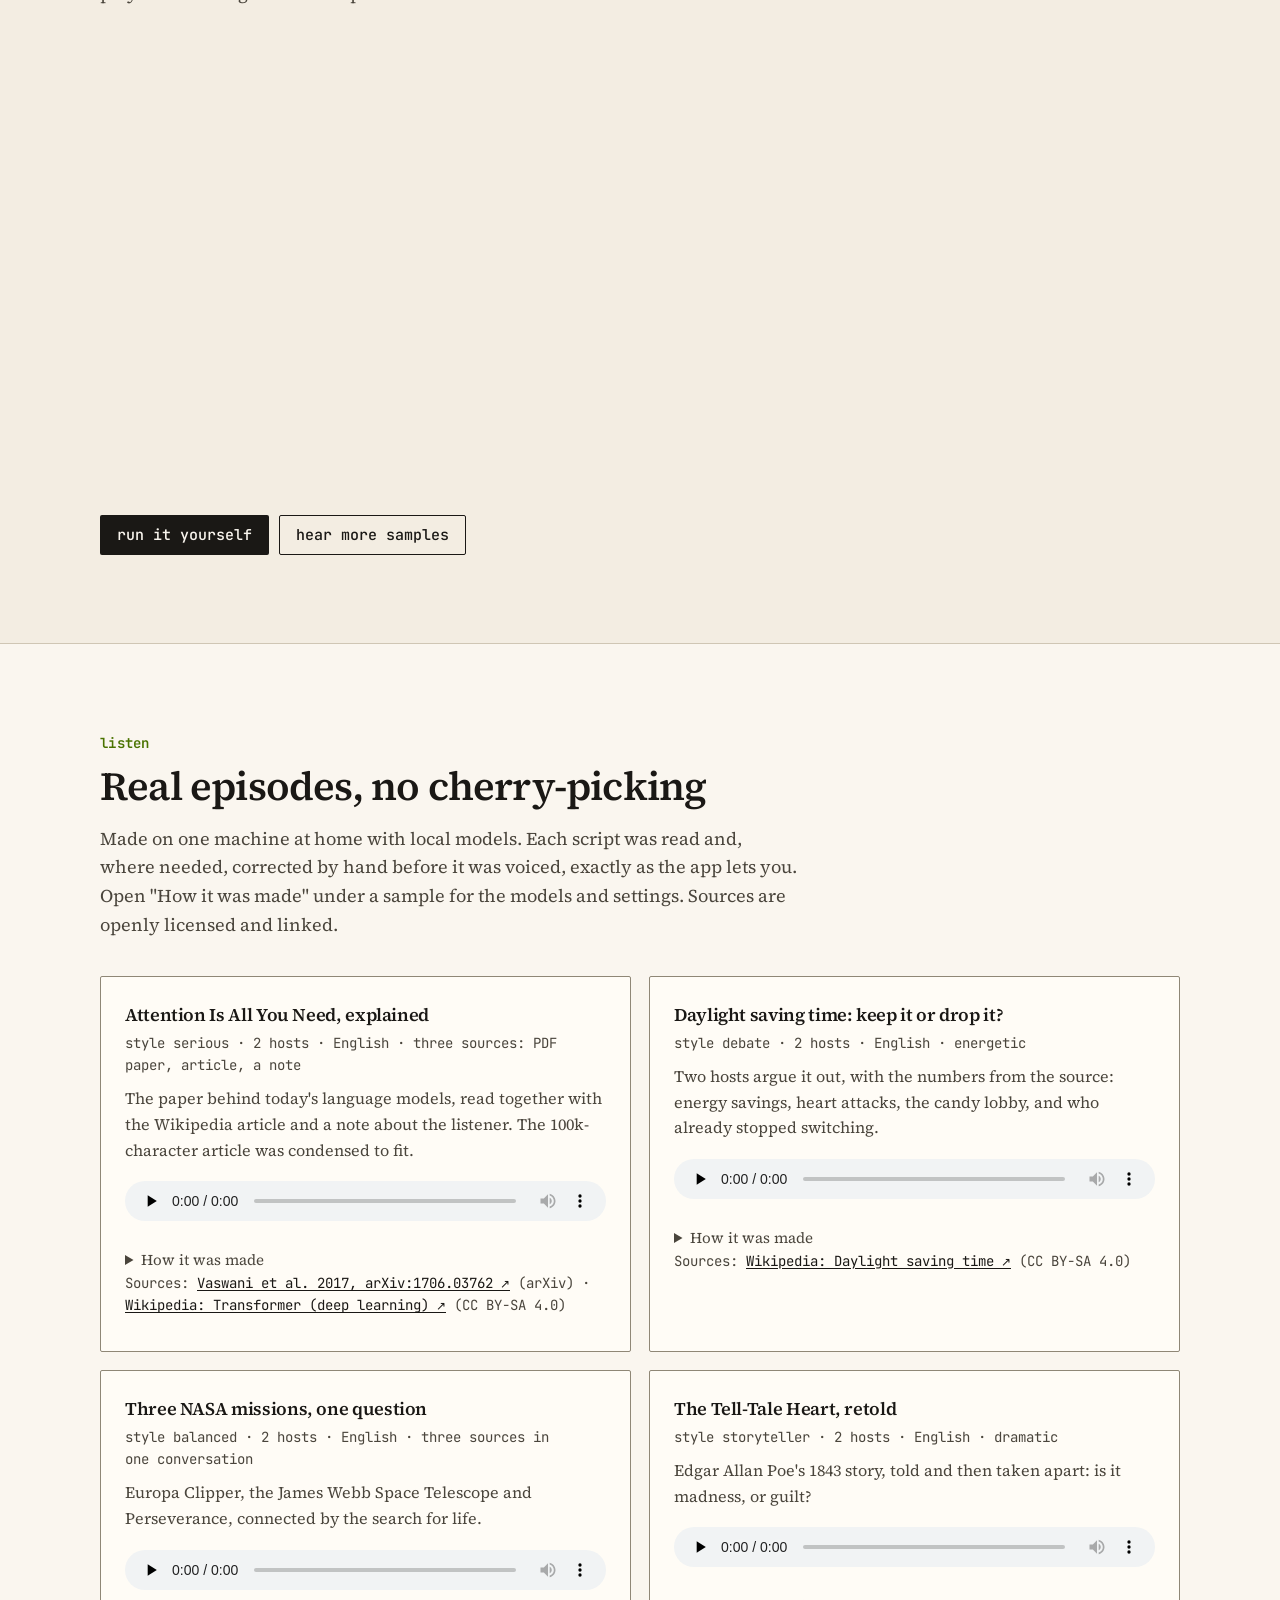
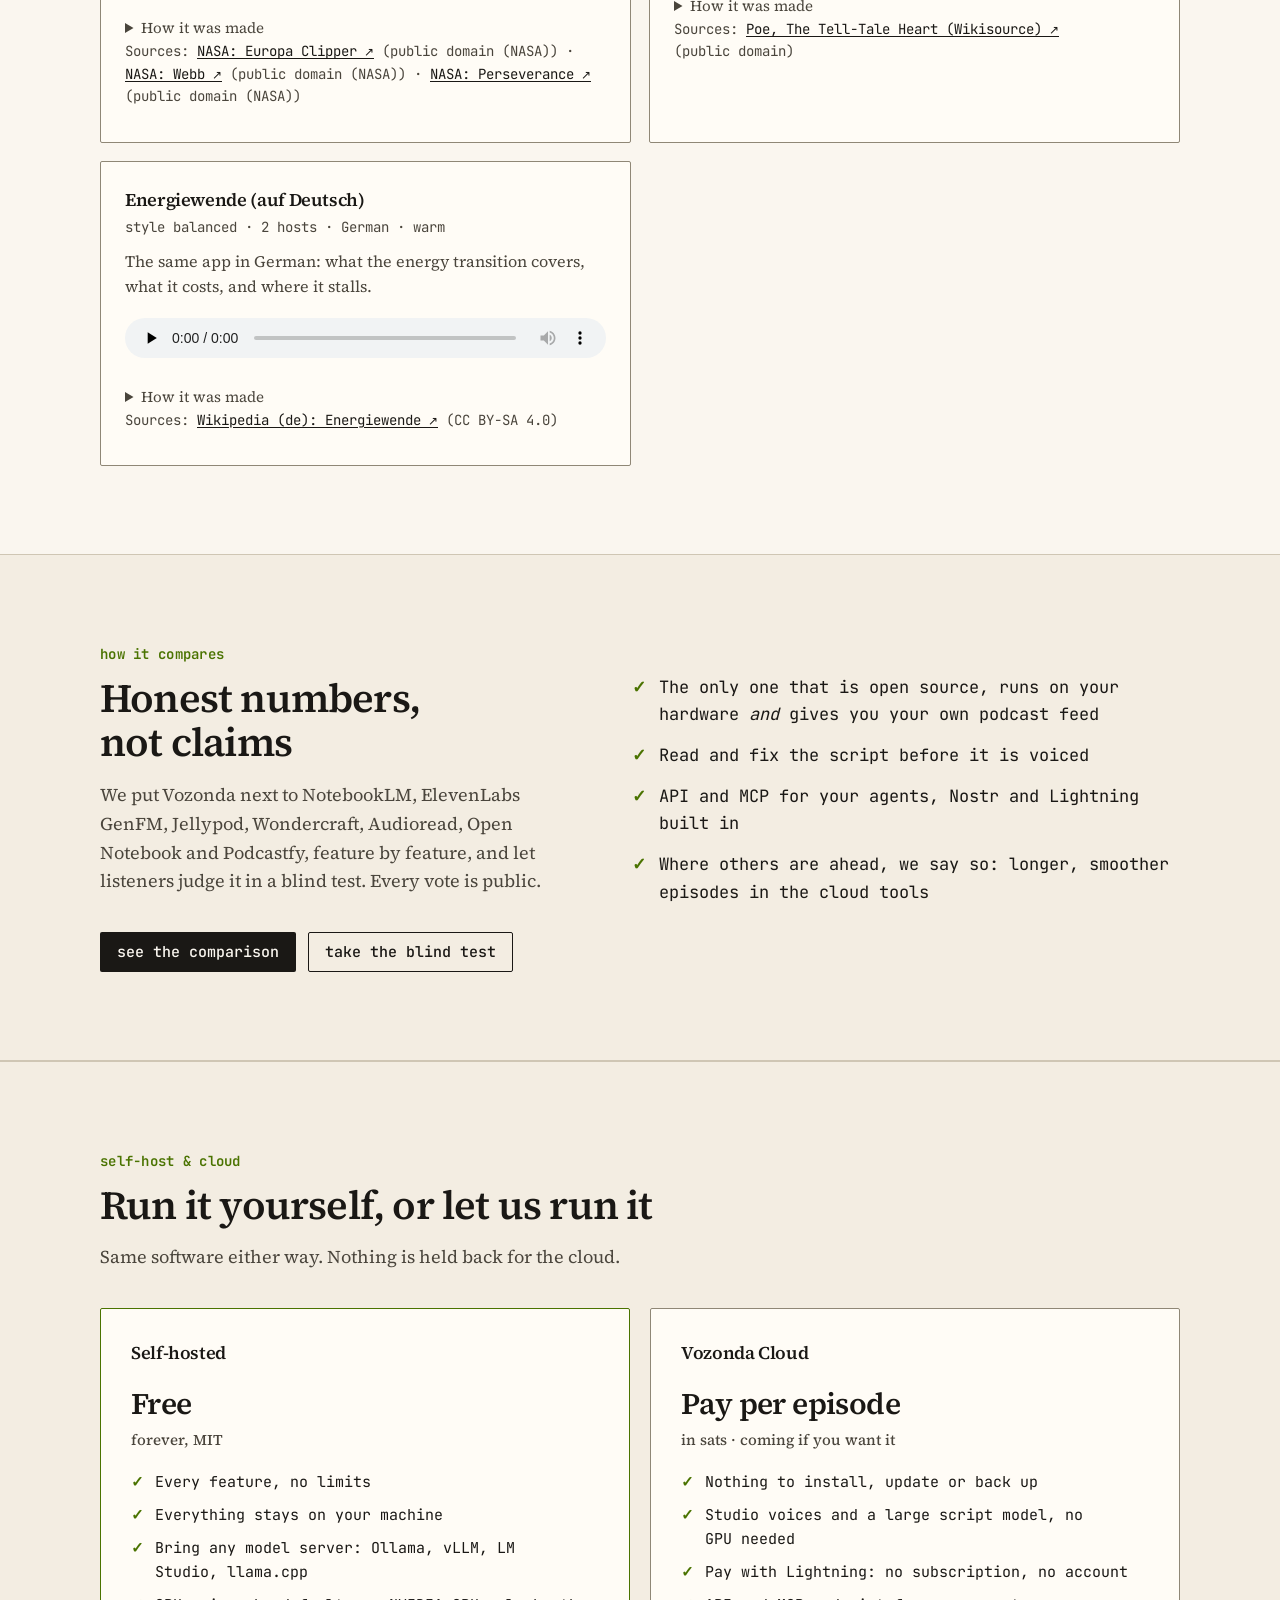
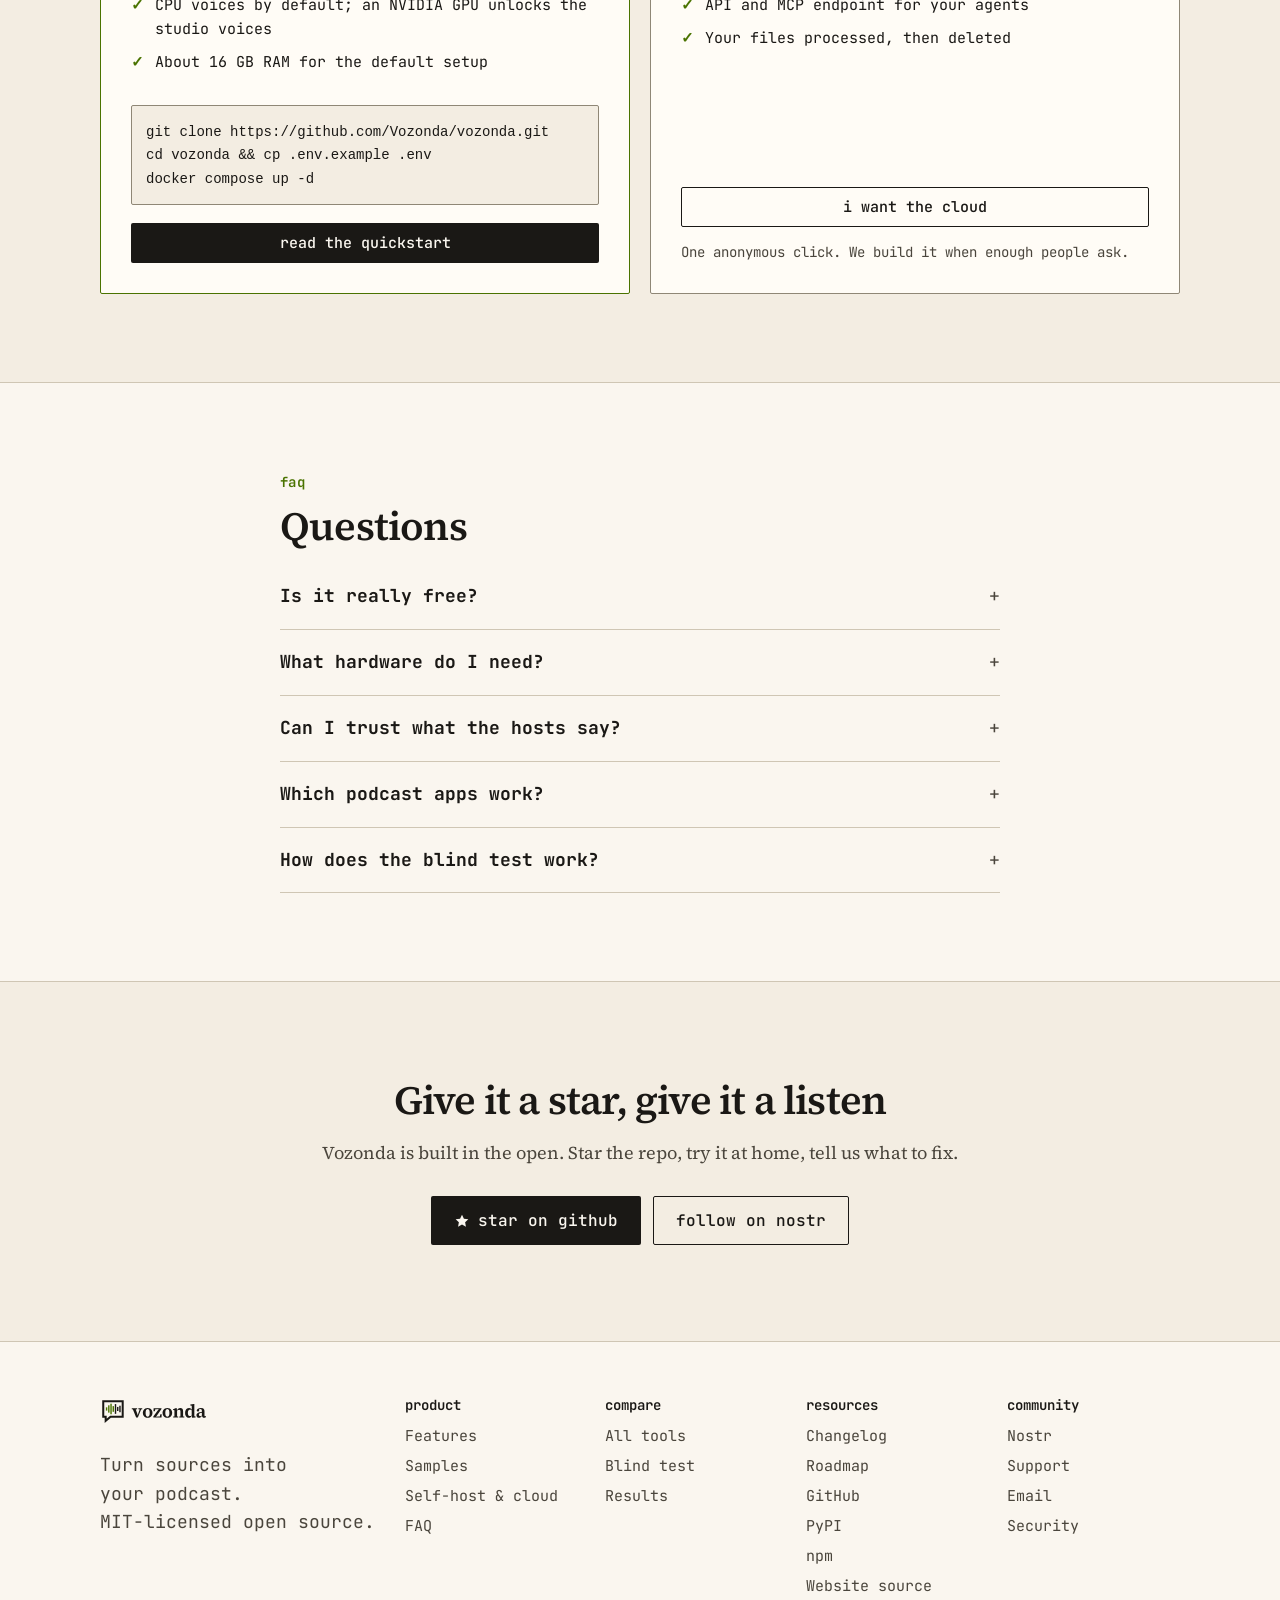
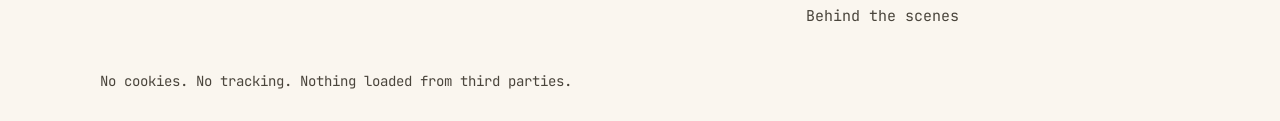
==== commit 7342f853: "docs: add PyPI and npm package links to resources footer" ====
--- a/index.html
+++ b/index.html
@@ -3,8 +3,8 @@
 <head>
 <meta charset="utf-8">
 <meta name="viewport" content="width=device-width,initial-scale=1">
-<title>Vozonda · Turn sources into your podcast</title>
-<meta name="description" content="The open-source alternative to NotebookLM, ElevenLabs GenFM and Jellypod. Turn articles, papers, PDFs and notes into a podcast in your own feed: deep dive, debate, briefing or story. Self-host it free; a managed cloud is coming.">
+<title>Vozonda: open-source NotebookLM alternative for podcasts</title>
+<meta name="description" content="The open-source, self-hosted alternative to NotebookLM's podcasts: turn articles, PDFs and notes into an episode in your own feed, on your own hardware.">
 <link rel="canonical" href="https://vozonda.com/">
 <link rel="icon" href="/favicon.svg" type="image/svg+xml">
 <link rel="icon" href="/icon-192.png" type="image/png" sizes="192x192">
@@ -19,11 +19,12 @@
 <meta property="og:image" content="https://vozonda.com/og.png">
 <meta property="og:image:width" content="1200">
 <meta property="og:image:height" content="630">
+<meta property="og:image:alt" content="The Vozonda logo with the line: Turn sources into your podcast">
 <meta name="twitter:card" content="summary_large_image">
 <script type="application/ld+json">{"@context":"https://schema.org","@type":"SoftwareApplication","name":"Vozonda","url":"https://vozonda.com/","description":"Open-source alternative to NotebookLM, ElevenLabs GenFM and Jellypod: turn articles, papers, PDFs and notes into a podcast in your own feed: deep dive, debate, briefing or story.","applicationCategory":"MultimediaApplication","operatingSystem":"Linux, macOS, Windows (Docker)","license":"https://opensource.org/licenses/MIT","isAccessibleForFree":true,"offers":{"@type":"Offer","price":"0","priceCurrency":"USD"},"image":"https://vozonda.com/og.png","sameAs":["https://github.com/Vozonda/vozonda"]}</script>
 <link rel="preload" href="/fonts/source-serif-4.woff2" as="font" type="font/woff2" crossorigin>
-<link rel="stylesheet" href="/site.css?v=06b1a3d719">
-<script src="/site.js?v=dda58f2f98" defer></script>
+<link rel="stylesheet" href="/site.css?v=332750d10b">
+<script src="/site.js?v=29cdb93cfe" defer></script>
 </head>
 <body>
 <a class="skip" href="#main">Skip to content</a>
@@ -309,7 +310,7 @@
     </div>
     <div><h2 class="foot-h">Product</h2><a href="#features">Features</a><a href="#listen">Samples</a><a href="#pricing">Self-host &amp; cloud</a><a href="#faq">FAQ</a></div>
     <div><h2 class="foot-h">Compare</h2><a href="/compare/">All tools</a><a href="/blind-test/">Blind test</a><a href="/blind-test/#results">Results</a></div>
-    <div><h2 class="foot-h">Resources</h2><a href="/changelog/">Changelog</a><a href="/roadmap/">Roadmap</a><a href="https://github.com/Vozonda/vozonda">GitHub</a><a href="https://github.com/Vozonda/website">Website source</a><a href="https://sovgrid.org/blog/agent-fleet-gates-prove-code-runs-not-claims/">Behind the scenes</a></div>
+    <div><h2 class="foot-h">Resources</h2><a href="/changelog/">Changelog</a><a href="/roadmap/">Roadmap</a><a href="https://github.com/Vozonda/vozonda">GitHub</a><a href="https://pypi.org/project/vozonda/">PyPI</a><a href="https://www.npmjs.com/package/vozonda">npm</a><a href="https://github.com/Vozonda/website">Website source</a><a href="https://sovgrid.org/blog/agent-fleet-gates-prove-code-runs-not-claims/">Behind the scenes</a></div>
     <div><h2 class="foot-h">Community</h2><a href="https://njump.me/npub1zhu0mwyswndlldn2r5qxh6dz24l5st6vw6xdnk5g4t6x5ln7hs3q0cz0e2">Nostr</a><a href="/support/">Support</a><a href="mailto:vozonda@proton.me">Email</a><a href="/.well-known/security.txt">Security</a></div>
   </div>
   <p class="wrap fine">No cookies. No tracking. Nothing loaded from third parties.</p>
--- a/site.css
+++ b/site.css
@@ -356,6 +356,9 @@
 .excerpt { margin: 0; padding: 16px 18px; background: var(--bg); border: 1px solid var(--line); border-radius: var(--radius); }
 .excerpt b { font: 700 16px var(--mono); color: var(--brand); }
 .excerpt p { margin: 6px 0 0; font-size: 16px; line-height: 1.65; }
+/* script test: one paragraph per turn; voice 1 with a brand bar, voice 2 indented with a neutral bar */
+.excerpt .turn { margin: 10px 0 0; padding-left: 12px; border-left: 3px solid var(--brand); }
+.excerpt .turn.v2 { margin-left: 18px; border-left-color: var(--line); }
 .res-h { font-size: 18px; margin: 26px 0 10px; }
 
 /* support page */
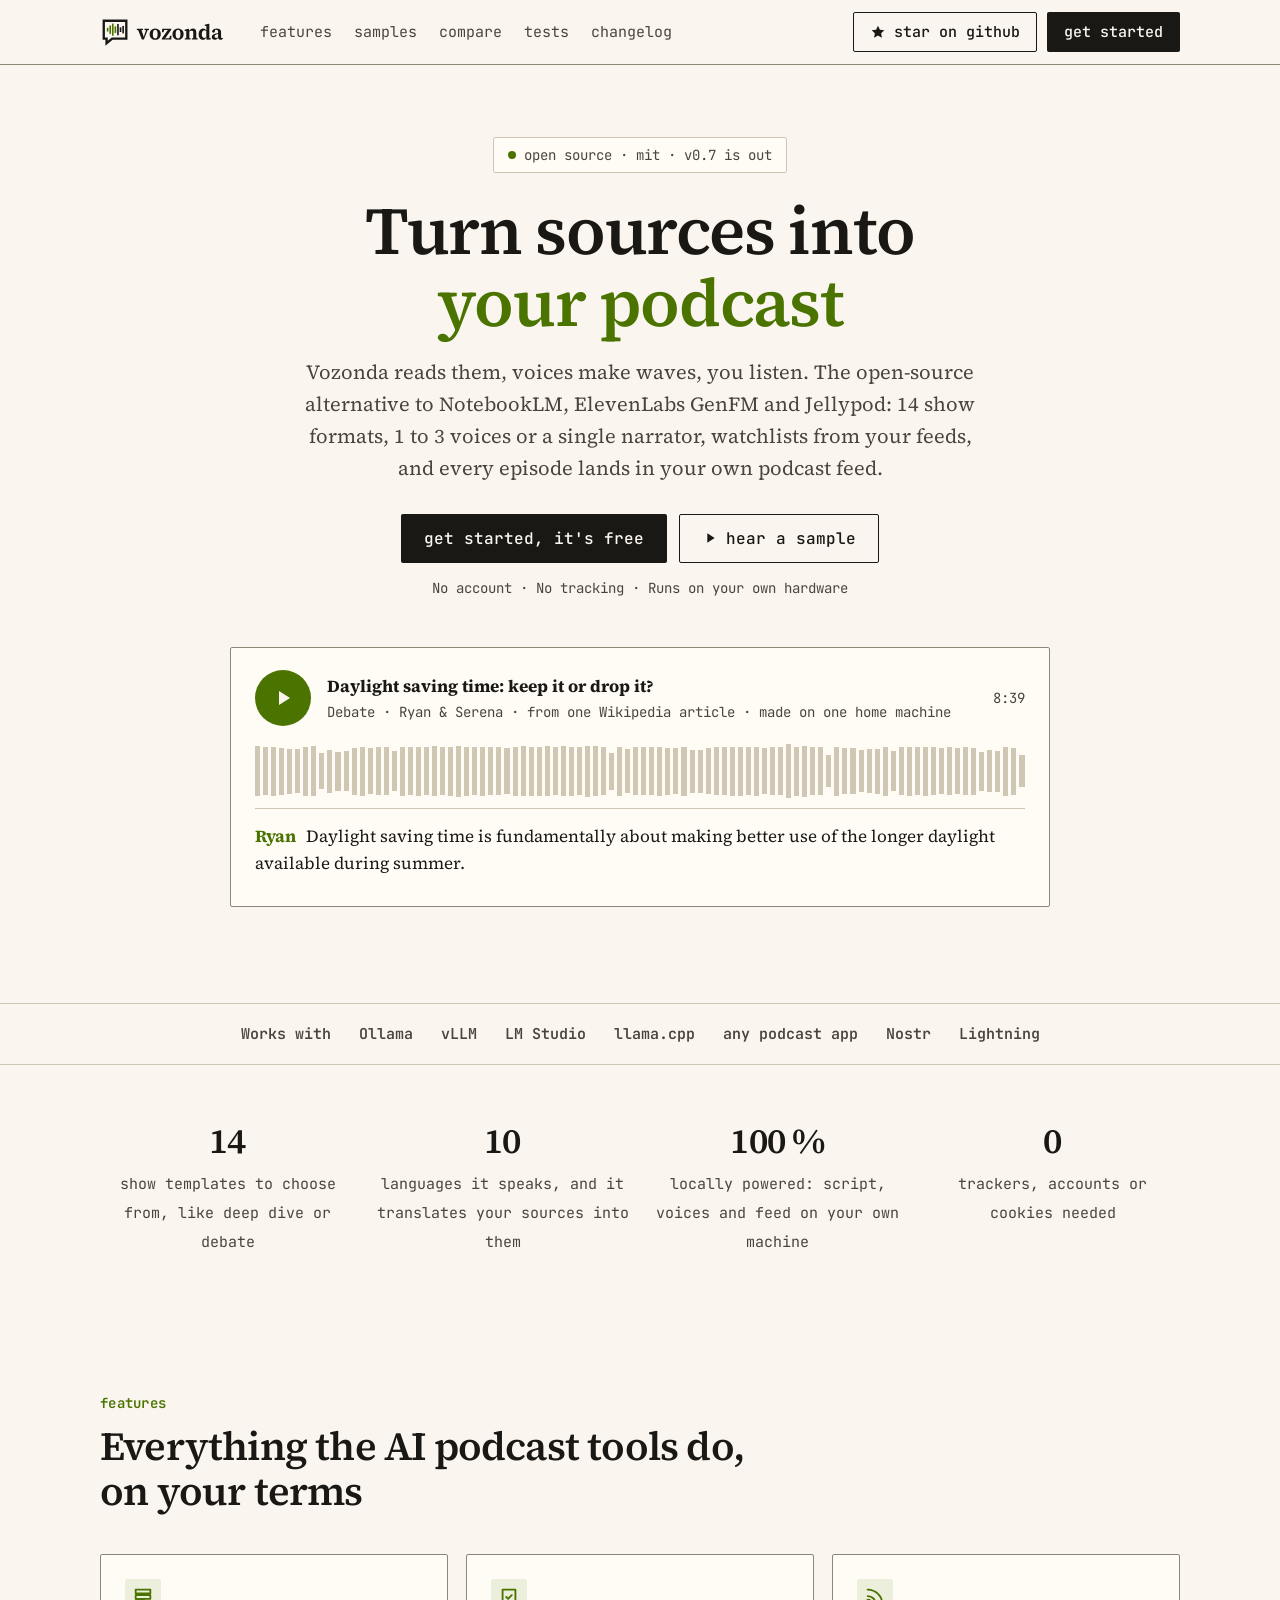
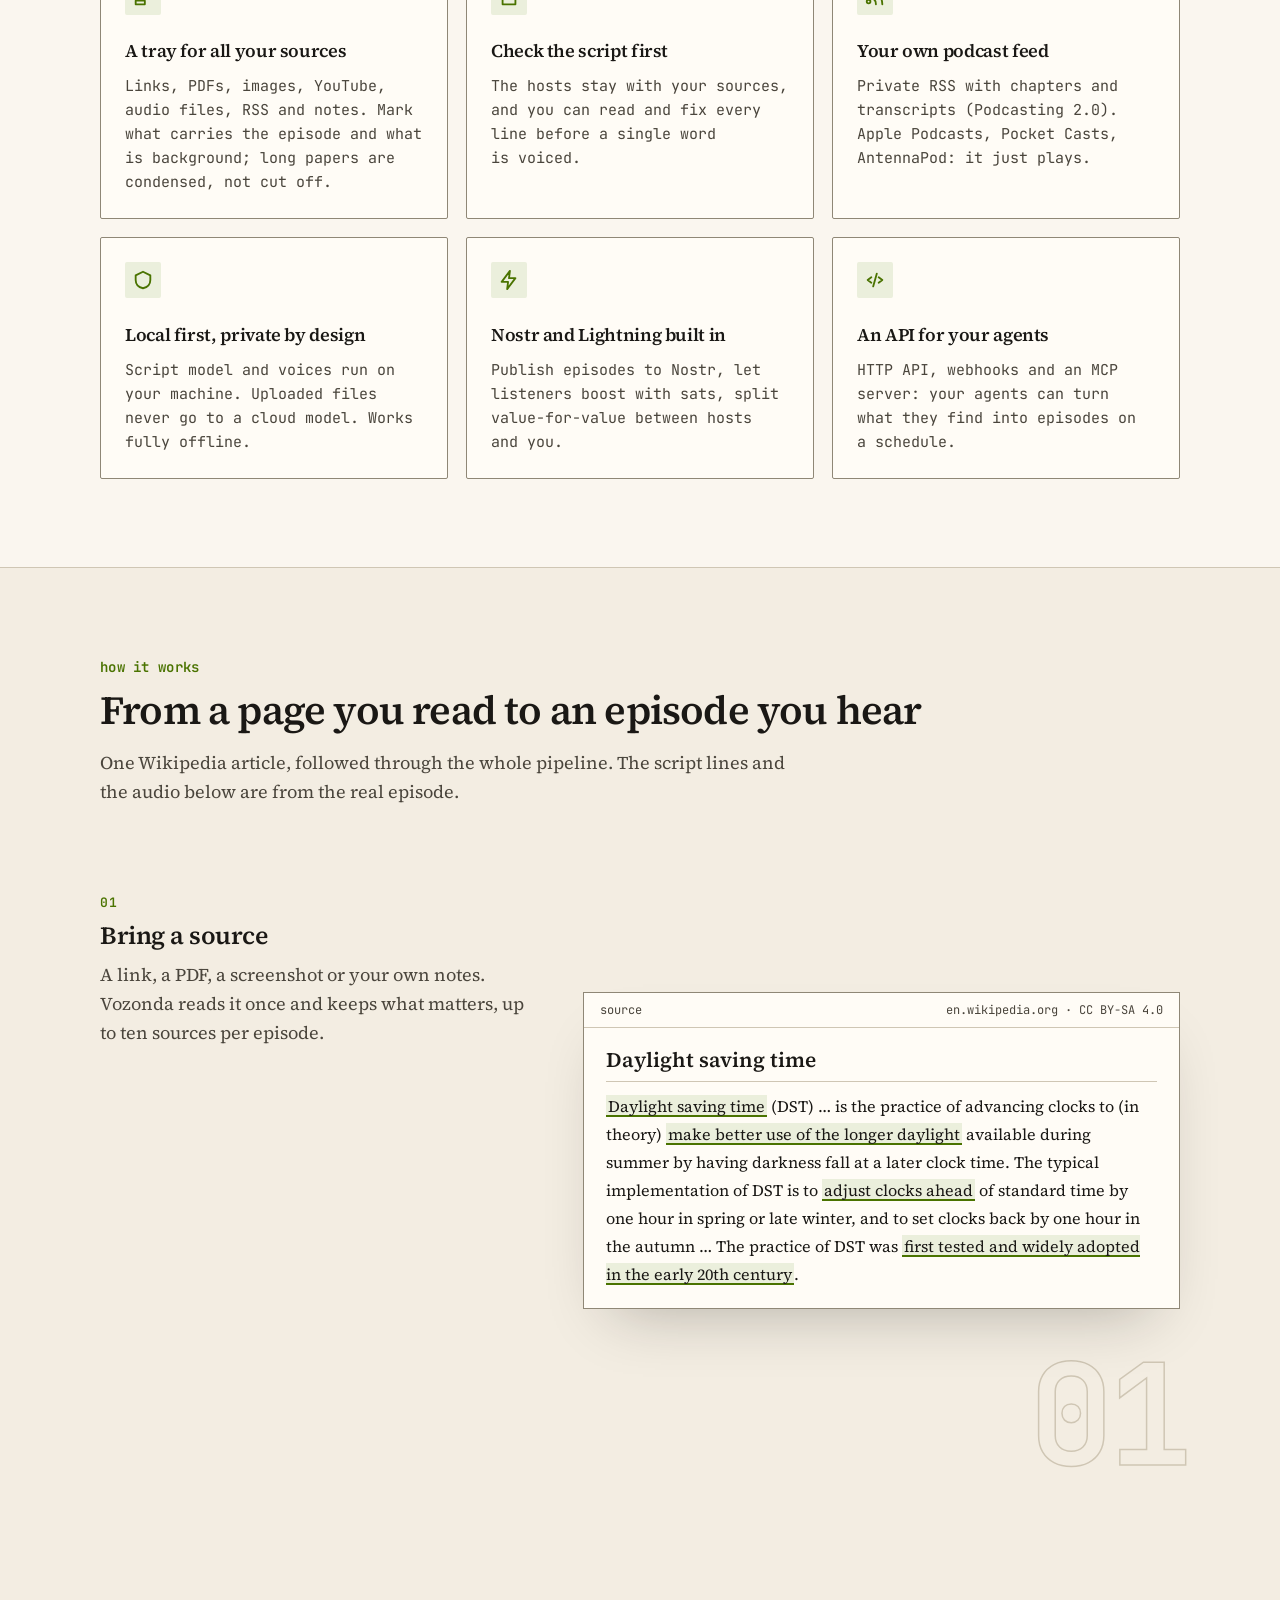
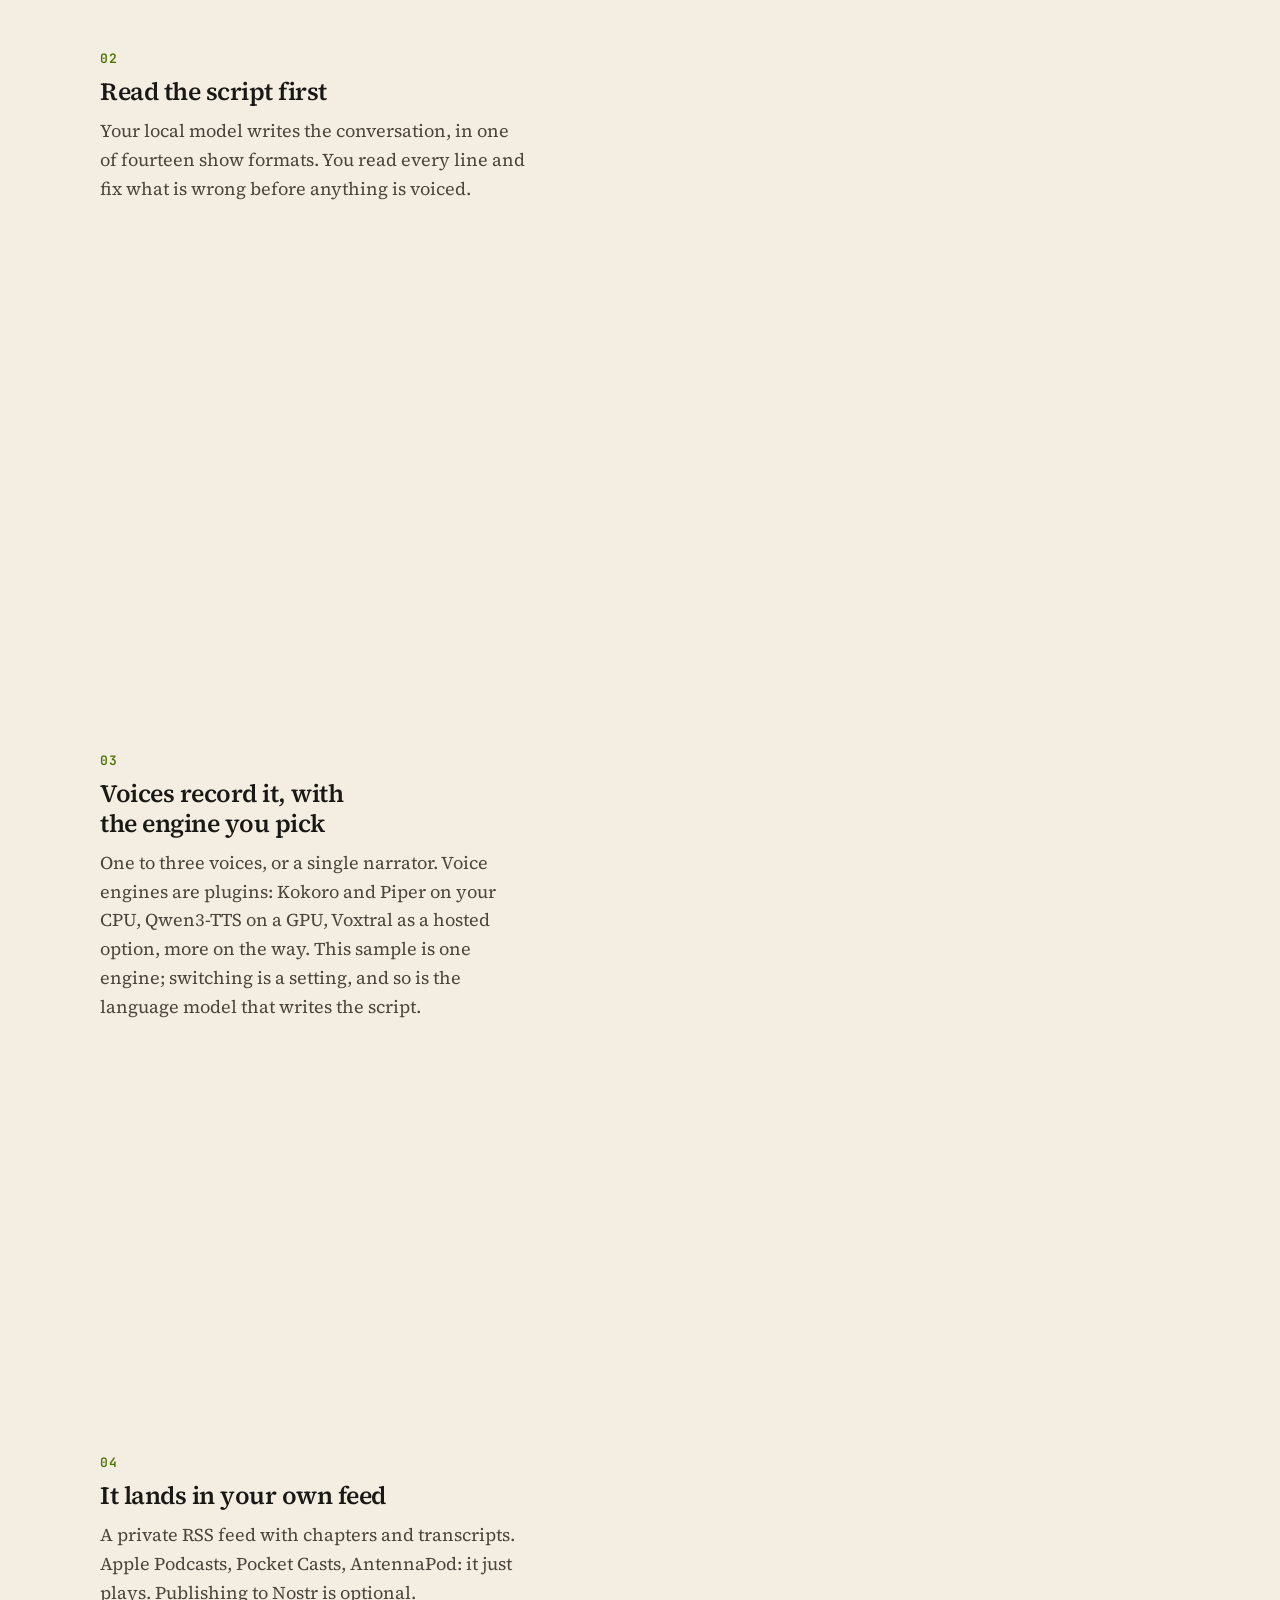
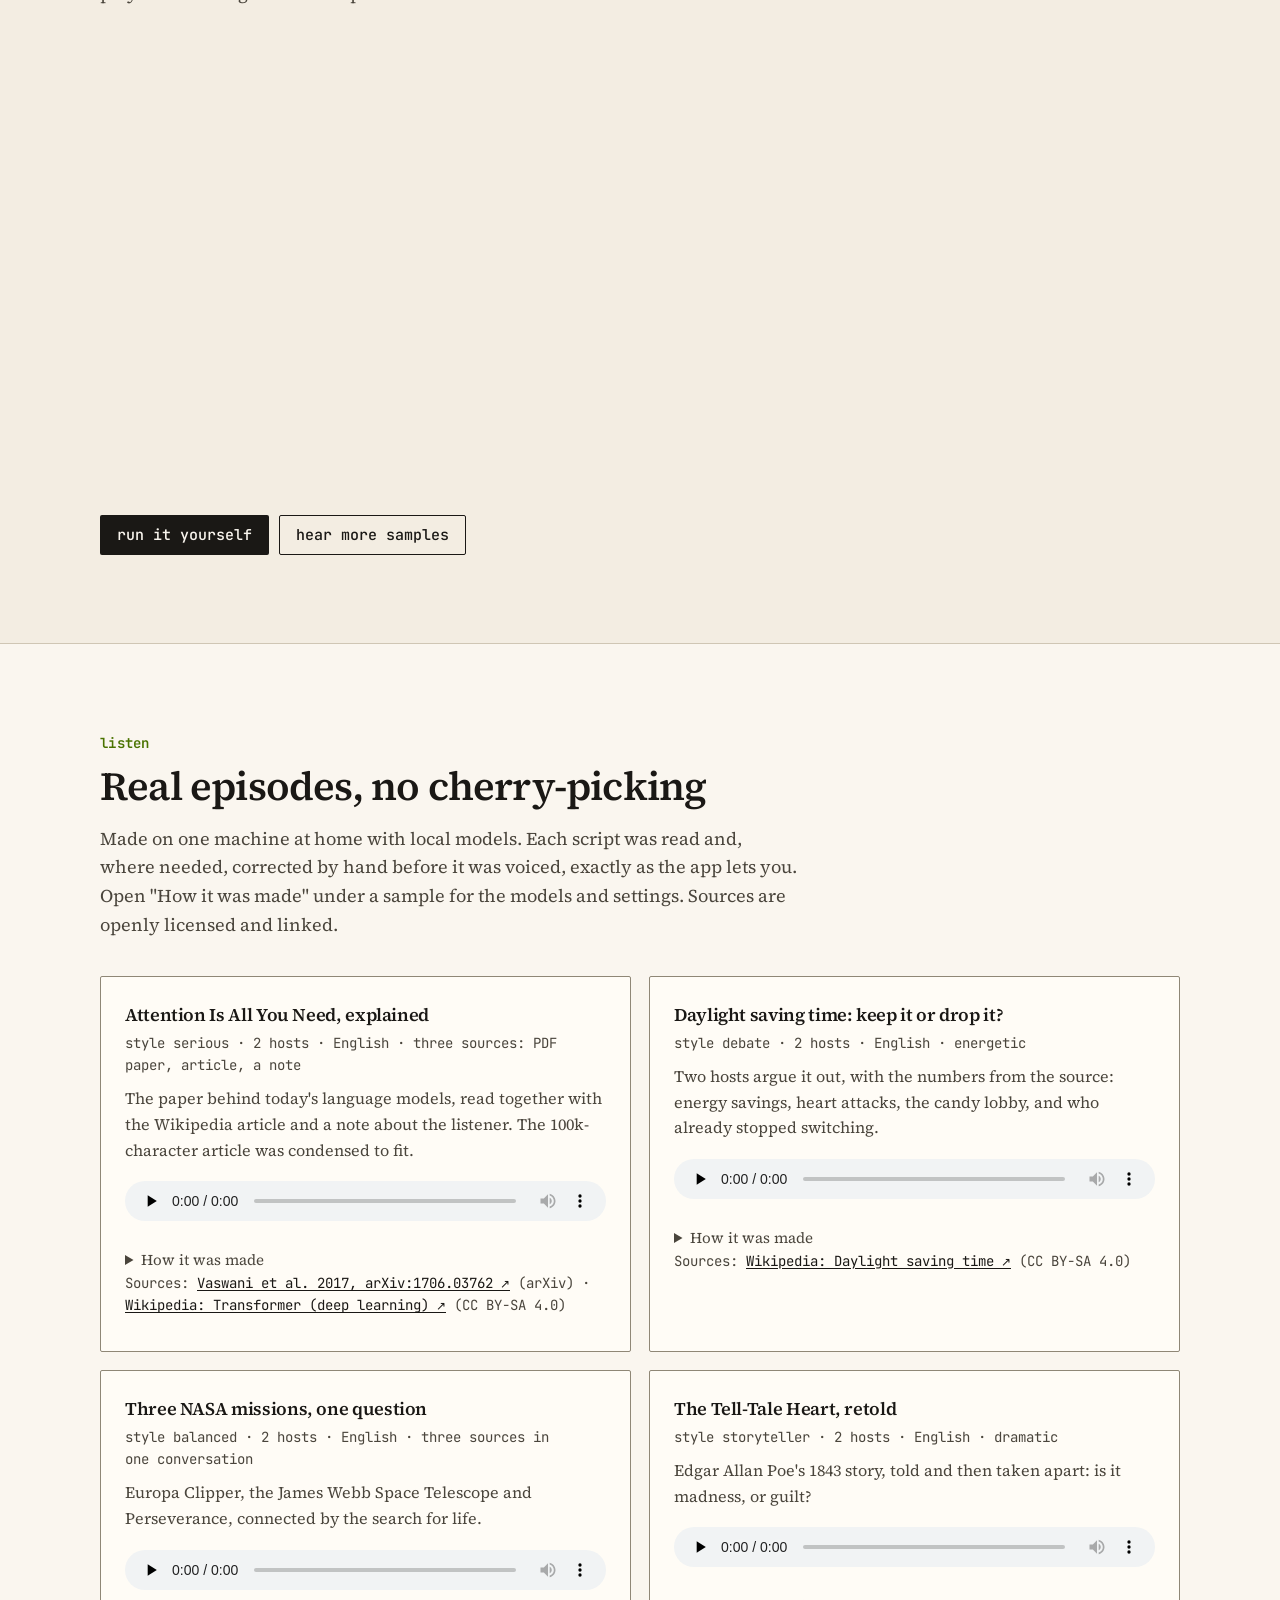
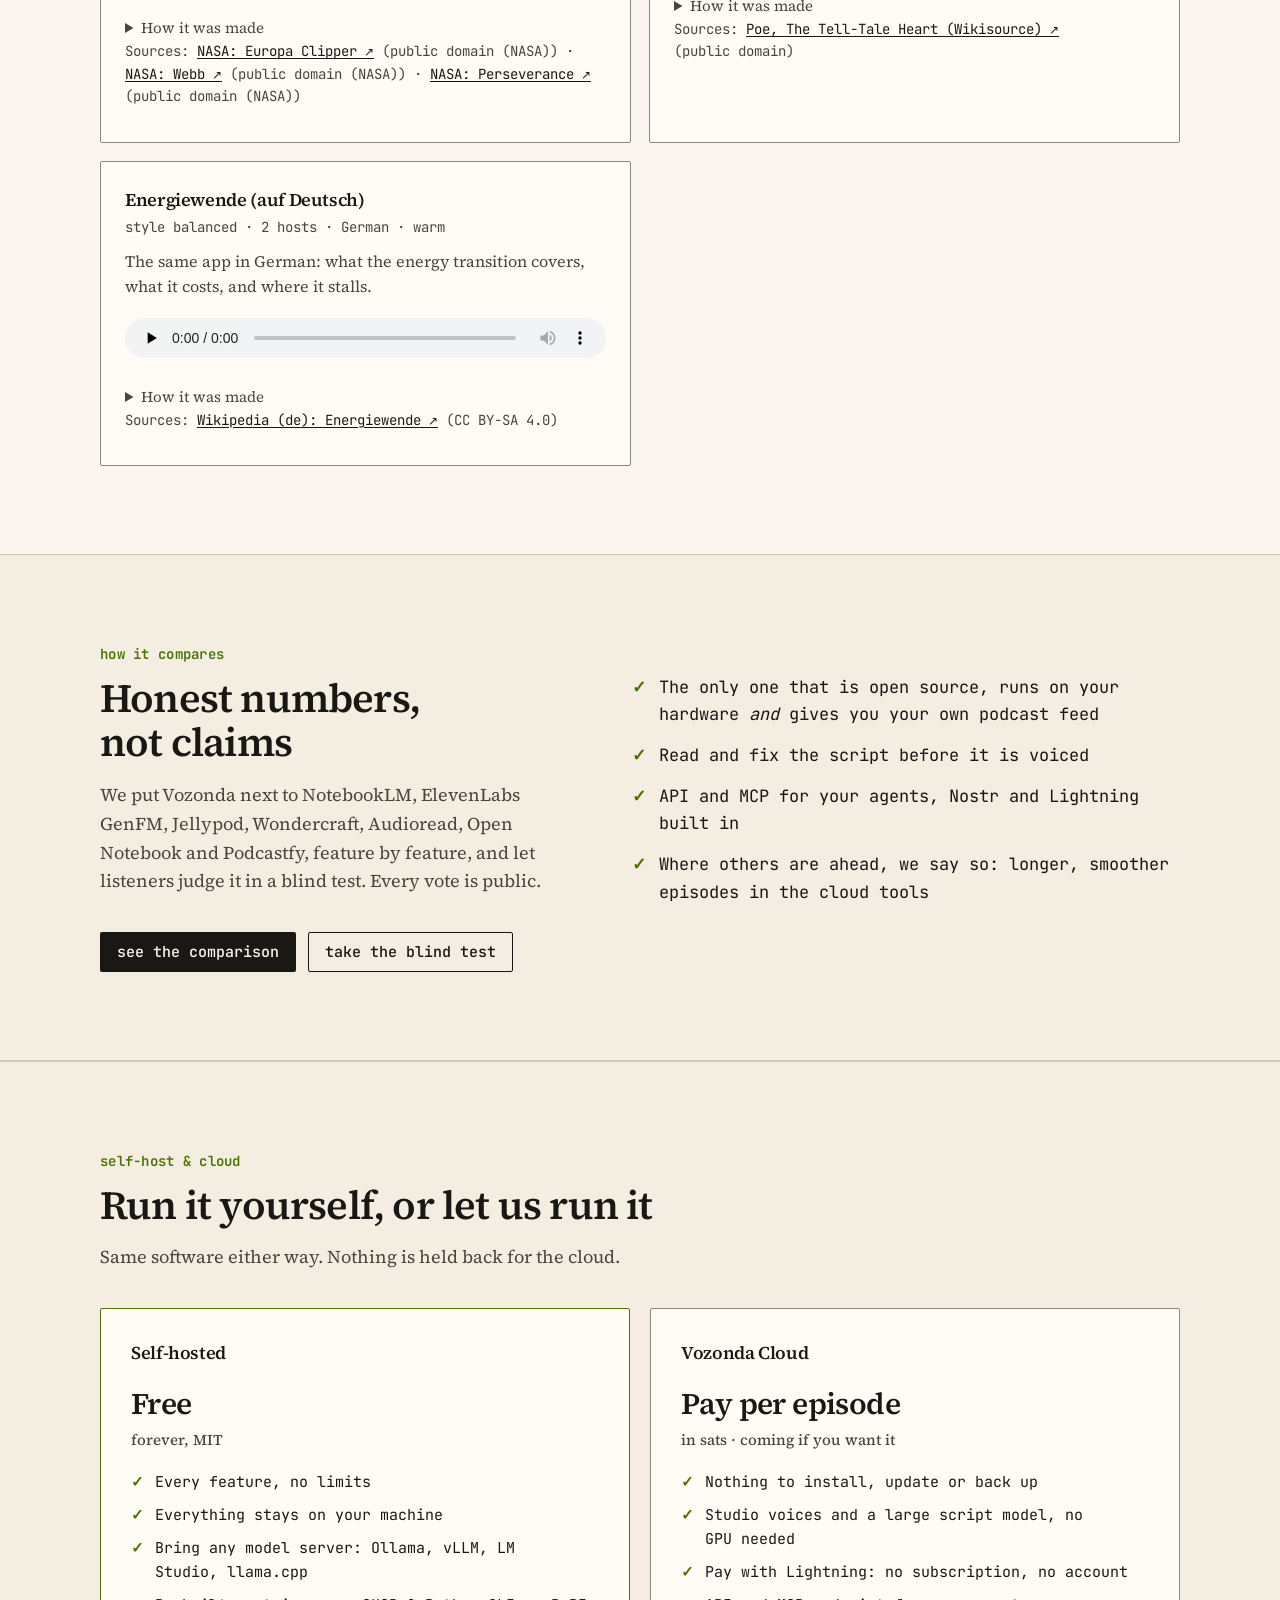
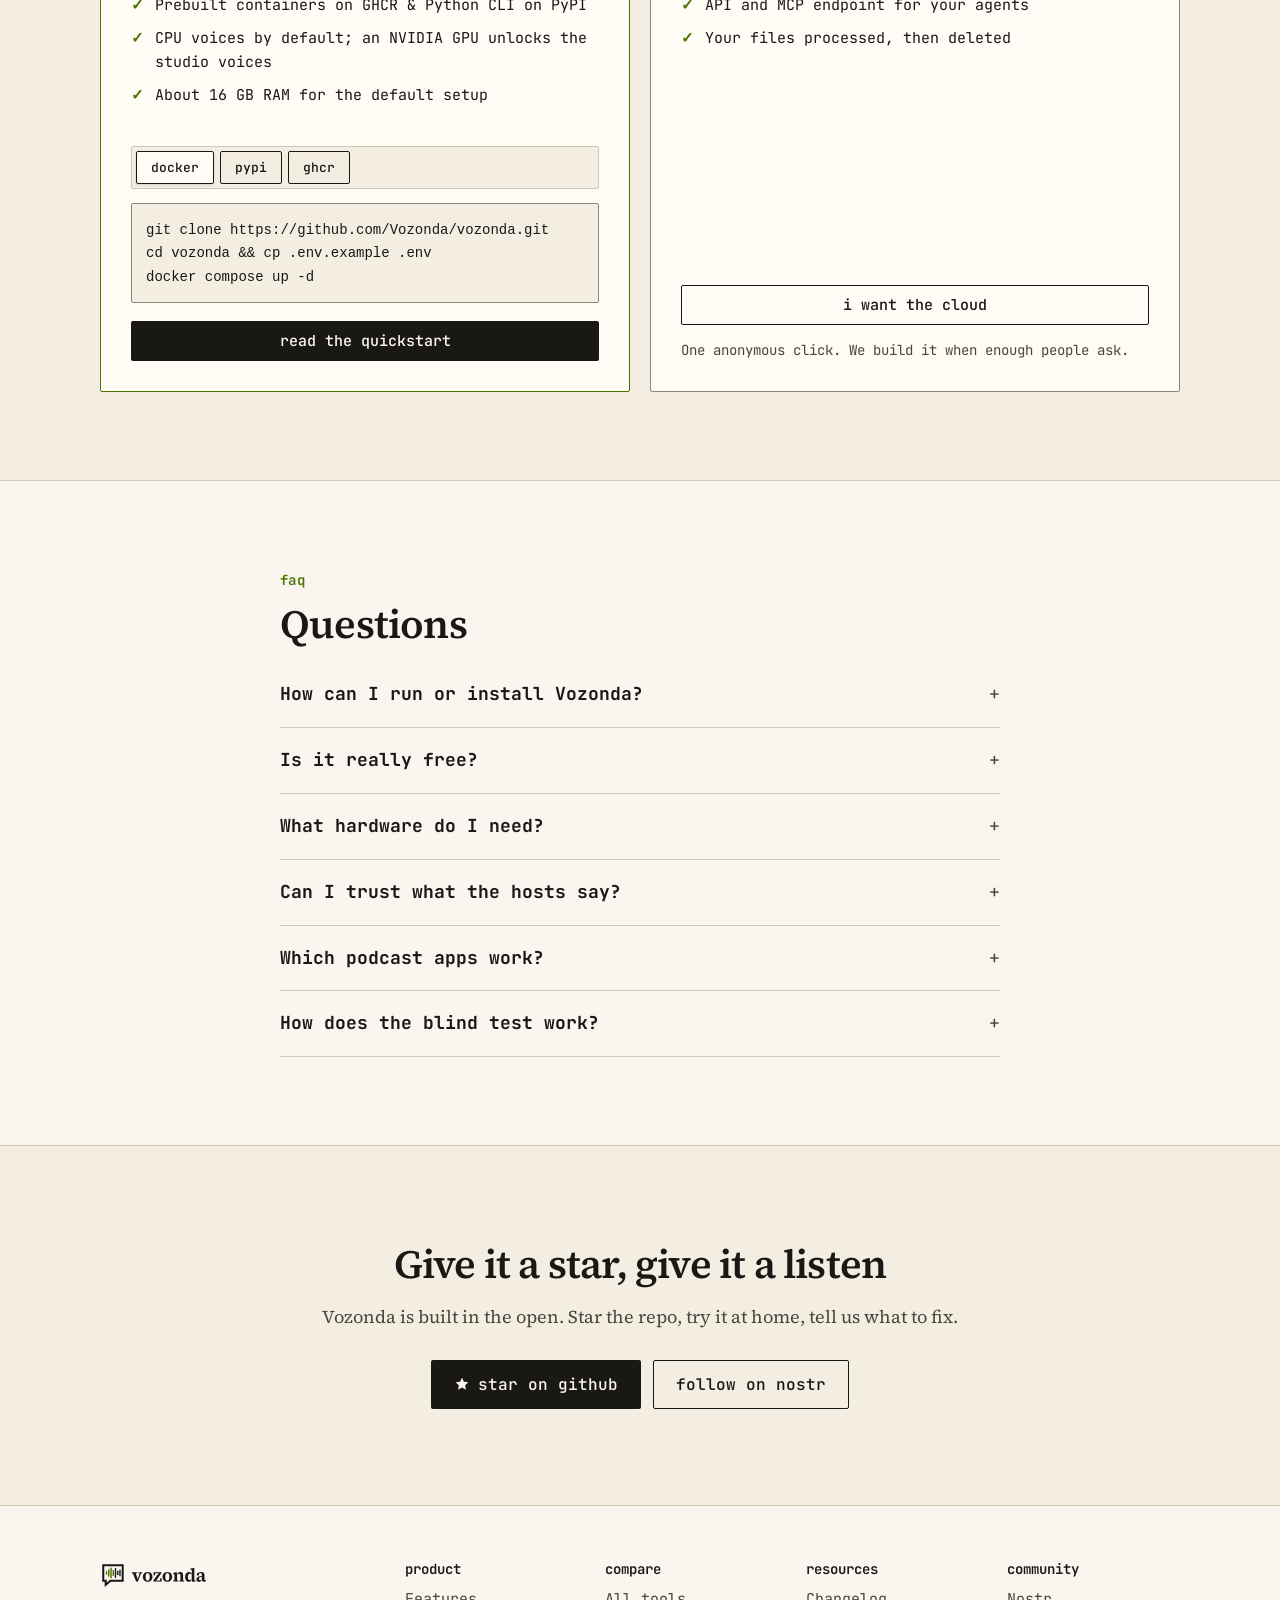
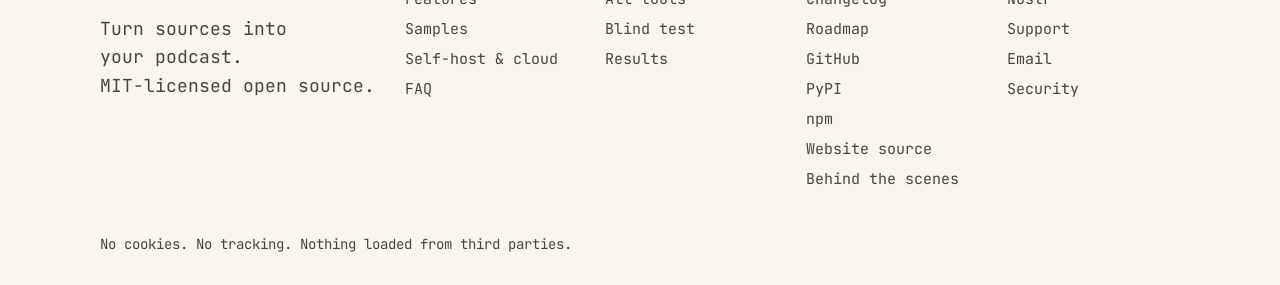
==== commit 1b015a66: "feat(website): add Docker/PyPI/GHCR installation switcher tabs and FAQ entry" ====
--- a/index.html
+++ b/index.html
@@ -23,8 +23,8 @@
 <meta name="twitter:card" content="summary_large_image">
 <script type="application/ld+json">{"@context":"https://schema.org","@type":"SoftwareApplication","name":"Vozonda","url":"https://vozonda.com/","description":"Open-source alternative to NotebookLM, ElevenLabs GenFM and Jellypod: turn articles, papers, PDFs and notes into a podcast in your own feed: deep dive, debate, briefing or story.","applicationCategory":"MultimediaApplication","operatingSystem":"Linux, macOS, Windows (Docker)","license":"https://opensource.org/licenses/MIT","isAccessibleForFree":true,"offers":{"@type":"Offer","price":"0","priceCurrency":"USD"},"image":"https://vozonda.com/og.png","sameAs":["https://github.com/Vozonda/vozonda"]}</script>
 <link rel="preload" href="/fonts/source-serif-4.woff2" as="font" type="font/woff2" crossorigin>
-<link rel="stylesheet" href="/site.css?v=332750d10b">
-<script src="/site.js?v=29cdb93cfe" defer></script>
+<link rel="stylesheet" href="/site.css?v=65ee971d52">
+<script src="/site.js?v=fa30948020" defer></script>
 </head>
 <body>
 <a class="skip" href="#main">Skip to content</a>
@@ -250,12 +250,25 @@
           <li>Every feature, no limits</li>
           <li>Everything stays on your machine</li>
           <li>Bring any model server: Ollama, vLLM, LM Studio, llama.cpp</li>
+          <li>Prebuilt containers on GHCR &amp; Python CLI on PyPI</li>
           <li>CPU voices by default; an NVIDIA GPU unlocks the studio voices</li>
           <li>About 16 GB RAM for the default setup</li>
         </ul>
-        <pre><code>git clone https://github.com/Vozonda/vozonda.git
+        <div class="seg-filter install-switch" role="group" aria-label="Installation method">
+          <button type="button" class="btn ghost" data-install="compose" aria-pressed="true">Docker</button>
+          <button type="button" class="btn ghost" data-install="pypi" aria-pressed="false">PyPI</button>
+          <button type="button" class="btn ghost" data-install="ghcr" aria-pressed="false">GHCR</button>
+        </div>
+        <pre id="snippet-compose"><code>git clone https://github.com/Vozonda/vozonda.git
 cd vozonda && cp .env.example .env
 docker compose up -d</code></pre>
+        <pre id="snippet-pypi" hidden><code>pip install vozonda
+# or with uv:
+uv add vozonda
+vozonda</code></pre>
+        <pre id="snippet-ghcr" hidden><code>docker pull ghcr.io/vozonda/vozonda:latest
+docker run -d -p 8765:8765 -p 5173:5173 \
+  ghcr.io/vozonda/vozonda:latest</code></pre>
         <a class="btn primary block" href="https://github.com/Vozonda/vozonda#quickstart">Read the quickstart</a>
       </article>
       <article class="plan" id="cloud">
@@ -279,6 +292,7 @@
   <div class="wrap narrow">
     <p class="kicker">FAQ</p>
     <h2>Questions</h2>
+    <details><summary>How can I run or install Vozonda?</summary><p>Run the full self-hosted stack with Docker Compose using prebuilt images from GitHub Container Registry (<code>ghcr.io/vozonda/vozonda</code>), or install the backend orchestrator directly via PyPI (<code>pip install vozonda</code> or <code>uv add vozonda</code>) and npm.</p></details>
     <details><summary>Is it really free?</summary><p>Yes. The software is MIT-licensed and complete. The cloud, if it comes, is for people who would rather not run a model server; it will not get features the open-source version lacks.</p></details>
     <details><summary>What hardware do I need?</summary><p>For the default setup, a recent computer with about 16 GB RAM: voices run on the CPU and a small local model writes the script. An NVIDIA GPU gives you the studio voices and bigger models.</p></details>
     <details><summary>Can I trust what the hosts say?</summary><p>The script is written from your sources only and you can read and fix it before it is voiced. Like any language model it can still get a detail wrong, which is exactly why the review step exists.</p></details>
--- a/site.css
+++ b/site.css
@@ -185,6 +185,9 @@
 .ticks li { padding-left: 1.6em; position: relative; margin-bottom: 9px; font-size: 16px; }
 .ticks li::before { content: "✓"; position: absolute; left: 0; color: var(--brand); font-weight: 700; }
 pre { background: var(--bg-alt); border: 1px solid var(--line); border-radius: 10px; padding: 14px; overflow-x: auto; font: 14px/1.6 var(--mono); margin: 0 0 18px; }
+pre[hidden] { display: none !important; }
+.install-switch { margin: 0 0 12px; }
+.install-switch .btn { padding: 5px 12px; font-size: 13px; }
 
 /* faq */
 #faq details { border-bottom: 1px solid var(--line); padding: 18px 0; }
